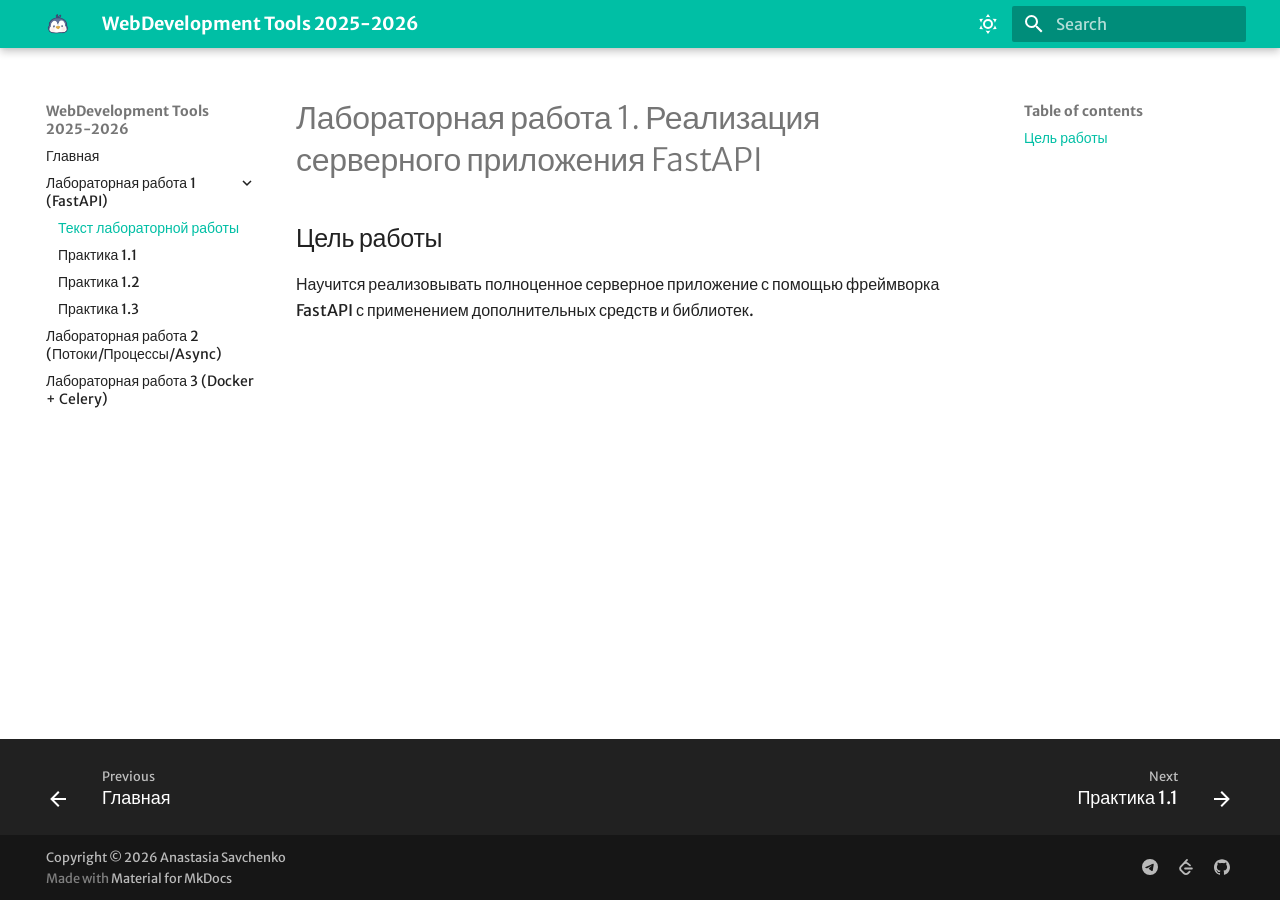
==== lab1/lab1/index.html @ 504bcf1c "Deployed 8aa69bf with MkDocs version: 1.6.1" ====
<!doctype html>
<html lang="en" class="no-js">
  <head>
    
      <meta charset="utf-8">
      <meta name="viewport" content="width=device-width,initial-scale=1">
      
      
      
        <link rel="canonical" href="https://gppovrm.github.io/ITMO_ICT_WebDevelopment_tools_2025-2026/lab1/lab1/">
      
      
        <link rel="prev" href="../..">
      
      
        <link rel="next" href="../practice1_1/">
      
      
        
      
      
      <link rel="icon" href="../../assets/penguin.ico">
      <meta name="generator" content="mkdocs-1.6.1, mkdocs-material-9.7.0">
    
    
      
        <title>Текст лабораторной работы - WebDevelopment Tools 2025-2026</title>
      
    
    
      <link rel="stylesheet" href="../../assets/stylesheets/main.618322db.min.css">
      
        
        <link rel="stylesheet" href="../../assets/stylesheets/palette.ab4e12ef.min.css">
      
      


    
    
      
    
    
      
        
        
        <link rel="preconnect" href="https://fonts.gstatic.com" crossorigin>
        <link rel="stylesheet" href="https://fonts.googleapis.com/css?family=Merriweather+Sans:300,300i,400,400i,700,700i%7CRed+Hat+Mono:400,400i,700,700i&display=fallback">
        <style>:root{--md-text-font:"Merriweather Sans";--md-code-font:"Red Hat Mono"}</style>
      
    
    
      <link rel="stylesheet" href="../../stylesheets/extra.css">
    
    <script>__md_scope=new URL("../..",location),__md_hash=e=>[...e].reduce(((e,_)=>(e<<5)-e+_.charCodeAt(0)),0),__md_get=(e,_=localStorage,t=__md_scope)=>JSON.parse(_.getItem(t.pathname+"."+e)),__md_set=(e,_,t=localStorage,a=__md_scope)=>{try{t.setItem(a.pathname+"."+e,JSON.stringify(_))}catch(e){}}</script>
    
      

    
    
  </head>
  
  
    
    
      
    
    
    
    
    <body dir="ltr" data-md-color-scheme="default" data-md-color-primary="custom" data-md-color-accent="deep-orange">
  
    
    <input class="md-toggle" data-md-toggle="drawer" type="checkbox" id="__drawer" autocomplete="off">
    <input class="md-toggle" data-md-toggle="search" type="checkbox" id="__search" autocomplete="off">
    <label class="md-overlay" for="__drawer"></label>
    <div data-md-component="skip">
      
        
        <a href="#1-fastapi" class="md-skip">
          Skip to content
        </a>
      
    </div>
    <div data-md-component="announce">
      
    </div>
    
    
      

  

<header class="md-header md-header--shadow" data-md-component="header">
  <nav class="md-header__inner md-grid" aria-label="Header">
    <a href="../.." title="WebDevelopment Tools 2025-2026" class="md-header__button md-logo" aria-label="WebDevelopment Tools 2025-2026" data-md-component="logo">
      
  <img src="../../assets/penguin.png" alt="logo">

    </a>
    <label class="md-header__button md-icon" for="__drawer">
      
      <svg xmlns="http://www.w3.org/2000/svg" viewBox="0 0 24 24"><path d="M3 6h18v2H3zm0 5h18v2H3zm0 5h18v2H3z"/></svg>
    </label>
    <div class="md-header__title" data-md-component="header-title">
      <div class="md-header__ellipsis">
        <div class="md-header__topic">
          <span class="md-ellipsis">
            WebDevelopment Tools 2025-2026
          </span>
        </div>
        <div class="md-header__topic" data-md-component="header-topic">
          <span class="md-ellipsis">
            
              Текст лабораторной работы
            
          </span>
        </div>
      </div>
    </div>
    
      
        <form class="md-header__option" data-md-component="palette">
  
    
    
    
    <input class="md-option" data-md-color-media="(prefers-color-scheme: light)" data-md-color-scheme="default" data-md-color-primary="custom" data-md-color-accent="deep-orange"  aria-label="Switch to dark mode"  type="radio" name="__palette" id="__palette_0">
    
      <label class="md-header__button md-icon" title="Switch to dark mode" for="__palette_1" hidden>
        <svg xmlns="http://www.w3.org/2000/svg" viewBox="0 0 24 24"><path d="M12 7a5 5 0 0 1 5 5 5 5 0 0 1-5 5 5 5 0 0 1-5-5 5 5 0 0 1 5-5m0 2a3 3 0 0 0-3 3 3 3 0 0 0 3 3 3 3 0 0 0 3-3 3 3 0 0 0-3-3m0-7 2.39 3.42C13.65 5.15 12.84 5 12 5s-1.65.15-2.39.42zM3.34 7l4.16-.35A7.2 7.2 0 0 0 5.94 8.5c-.44.74-.69 1.5-.83 2.29zm.02 10 1.76-3.77a7.131 7.131 0 0 0 2.38 4.14zM20.65 7l-1.77 3.79a7.02 7.02 0 0 0-2.38-4.15zm-.01 10-4.14.36c.59-.51 1.12-1.14 1.54-1.86.42-.73.69-1.5.83-2.29zM12 22l-2.41-3.44c.74.27 1.55.44 2.41.44.82 0 1.63-.17 2.37-.44z"/></svg>
      </label>
    
  
    
    
    
    <input class="md-option" data-md-color-media="(prefers-color-scheme: dark)" data-md-color-scheme="slate" data-md-color-primary="custom" data-md-color-accent="deep-orange"  aria-label="Switch to light mode"  type="radio" name="__palette" id="__palette_1">
    
      <label class="md-header__button md-icon" title="Switch to light mode" for="__palette_0" hidden>
        <svg xmlns="http://www.w3.org/2000/svg" viewBox="0 0 24 24"><path d="m17.75 4.09-2.53 1.94.91 3.06-2.63-1.81-2.63 1.81.91-3.06-2.53-1.94L12.44 4l1.06-3 1.06 3zm3.5 6.91-1.64 1.25.59 1.98-1.7-1.17-1.7 1.17.59-1.98L15.75 11l2.06-.05L18.5 9l.69 1.95zm-2.28 4.95c.83-.08 1.72 1.1 1.19 1.85-.32.45-.66.87-1.08 1.27C15.17 23 8.84 23 4.94 19.07c-3.91-3.9-3.91-10.24 0-14.14.4-.4.82-.76 1.27-1.08.75-.53 1.93.36 1.85 1.19-.27 2.86.69 5.83 2.89 8.02a9.96 9.96 0 0 0 8.02 2.89m-1.64 2.02a12.08 12.08 0 0 1-7.8-3.47c-2.17-2.19-3.33-5-3.49-7.82-2.81 3.14-2.7 7.96.31 10.98 3.02 3.01 7.84 3.12 10.98.31"/></svg>
      </label>
    
  
</form>
      
    
    
      <script>var palette=__md_get("__palette");if(palette&&palette.color){if("(prefers-color-scheme)"===palette.color.media){var media=matchMedia("(prefers-color-scheme: light)"),input=document.querySelector(media.matches?"[data-md-color-media='(prefers-color-scheme: light)']":"[data-md-color-media='(prefers-color-scheme: dark)']");palette.color.media=input.getAttribute("data-md-color-media"),palette.color.scheme=input.getAttribute("data-md-color-scheme"),palette.color.primary=input.getAttribute("data-md-color-primary"),palette.color.accent=input.getAttribute("data-md-color-accent")}for(var[key,value]of Object.entries(palette.color))document.body.setAttribute("data-md-color-"+key,value)}</script>
    
    
    
      
      
        <label class="md-header__button md-icon" for="__search">
          
          <svg xmlns="http://www.w3.org/2000/svg" viewBox="0 0 24 24"><path d="M9.5 3A6.5 6.5 0 0 1 16 9.5c0 1.61-.59 3.09-1.56 4.23l.27.27h.79l5 5-1.5 1.5-5-5v-.79l-.27-.27A6.52 6.52 0 0 1 9.5 16 6.5 6.5 0 0 1 3 9.5 6.5 6.5 0 0 1 9.5 3m0 2C7 5 5 7 5 9.5S7 14 9.5 14 14 12 14 9.5 12 5 9.5 5"/></svg>
        </label>
        <div class="md-search" data-md-component="search" role="dialog">
  <label class="md-search__overlay" for="__search"></label>
  <div class="md-search__inner" role="search">
    <form class="md-search__form" name="search">
      <input type="text" class="md-search__input" name="query" aria-label="Search" placeholder="Search" autocapitalize="off" autocorrect="off" autocomplete="off" spellcheck="false" data-md-component="search-query" required>
      <label class="md-search__icon md-icon" for="__search">
        
        <svg xmlns="http://www.w3.org/2000/svg" viewBox="0 0 24 24"><path d="M9.5 3A6.5 6.5 0 0 1 16 9.5c0 1.61-.59 3.09-1.56 4.23l.27.27h.79l5 5-1.5 1.5-5-5v-.79l-.27-.27A6.52 6.52 0 0 1 9.5 16 6.5 6.5 0 0 1 3 9.5 6.5 6.5 0 0 1 9.5 3m0 2C7 5 5 7 5 9.5S7 14 9.5 14 14 12 14 9.5 12 5 9.5 5"/></svg>
        
        <svg xmlns="http://www.w3.org/2000/svg" viewBox="0 0 24 24"><path d="M20 11v2H8l5.5 5.5-1.42 1.42L4.16 12l7.92-7.92L13.5 5.5 8 11z"/></svg>
      </label>
      <nav class="md-search__options" aria-label="Search">
        
        <button type="reset" class="md-search__icon md-icon" title="Clear" aria-label="Clear" tabindex="-1">
          
          <svg xmlns="http://www.w3.org/2000/svg" viewBox="0 0 24 24"><path d="M19 6.41 17.59 5 12 10.59 6.41 5 5 6.41 10.59 12 5 17.59 6.41 19 12 13.41 17.59 19 19 17.59 13.41 12z"/></svg>
        </button>
      </nav>
      
    </form>
    <div class="md-search__output">
      <div class="md-search__scrollwrap" tabindex="0" data-md-scrollfix>
        <div class="md-search-result" data-md-component="search-result">
          <div class="md-search-result__meta">
            Initializing search
          </div>
          <ol class="md-search-result__list" role="presentation"></ol>
        </div>
      </div>
    </div>
  </div>
</div>
      
    
    
  </nav>
  
</header>
    
    <div class="md-container" data-md-component="container">
      
      
        
          
        
      
      <main class="md-main" data-md-component="main">
        <div class="md-main__inner md-grid">
          
            
              
              <div class="md-sidebar md-sidebar--primary" data-md-component="sidebar" data-md-type="navigation" >
                <div class="md-sidebar__scrollwrap">
                  <div class="md-sidebar__inner">
                    



<nav class="md-nav md-nav--primary" aria-label="Navigation" data-md-level="0">
  <label class="md-nav__title" for="__drawer">
    <a href="../.." title="WebDevelopment Tools 2025-2026" class="md-nav__button md-logo" aria-label="WebDevelopment Tools 2025-2026" data-md-component="logo">
      
  <img src="../../assets/penguin.png" alt="logo">

    </a>
    WebDevelopment Tools 2025-2026
  </label>
  
  <ul class="md-nav__list" data-md-scrollfix>
    
      
      
  
  
  
  
    <li class="md-nav__item">
      <a href="../.." class="md-nav__link">
        
  
  
  <span class="md-ellipsis">
    
  
    Главная
  

    
  </span>
  
  

      </a>
    </li>
  

    
      
      
  
  
    
  
  
  
    
    
    
    
    
    <li class="md-nav__item md-nav__item--active md-nav__item--nested">
      
        
        
        <input class="md-nav__toggle md-toggle " type="checkbox" id="__nav_2" checked>
        
          
          <label class="md-nav__link" for="__nav_2" id="__nav_2_label" tabindex="0">
            
  
  
  <span class="md-ellipsis">
    
  
    Лабораторная работа 1 (FastAPI)
  

    
  </span>
  
  

            <span class="md-nav__icon md-icon"></span>
          </label>
        
        <nav class="md-nav" data-md-level="1" aria-labelledby="__nav_2_label" aria-expanded="true">
          <label class="md-nav__title" for="__nav_2">
            <span class="md-nav__icon md-icon"></span>
            
  
    Лабораторная работа 1 (FastAPI)
  

          </label>
          <ul class="md-nav__list" data-md-scrollfix>
            
              
                
  
  
    
  
  
  
    <li class="md-nav__item md-nav__item--active">
      
      <input class="md-nav__toggle md-toggle" type="checkbox" id="__toc">
      
      
        
      
      
        <label class="md-nav__link md-nav__link--active" for="__toc">
          
  
  
  <span class="md-ellipsis">
    
  
    Текст лабораторной работы
  

    
  </span>
  
  

          <span class="md-nav__icon md-icon"></span>
        </label>
      
      <a href="./" class="md-nav__link md-nav__link--active">
        
  
  
  <span class="md-ellipsis">
    
  
    Текст лабораторной работы
  

    
  </span>
  
  

      </a>
      
        

<nav class="md-nav md-nav--secondary" aria-label="Table of contents">
  
  
  
    
  
  
    <label class="md-nav__title" for="__toc">
      <span class="md-nav__icon md-icon"></span>
      Table of contents
    </label>
    <ul class="md-nav__list" data-md-component="toc" data-md-scrollfix>
      
        <li class="md-nav__item">
  <a href="#_1" class="md-nav__link">
    <span class="md-ellipsis">
      
        Цель работы
      
    </span>
  </a>
  
</li>
      
    </ul>
  
</nav>
      
    </li>
  

              
            
              
                
  
  
  
  
    <li class="md-nav__item">
      <a href="../practice1_1/" class="md-nav__link">
        
  
  
  <span class="md-ellipsis">
    
  
    Практика 1.1
  

    
  </span>
  
  

      </a>
    </li>
  

              
            
              
                
  
  
  
  
    <li class="md-nav__item">
      <a href="../practice1_2/" class="md-nav__link">
        
  
  
  <span class="md-ellipsis">
    
  
    Практика 1.2
  

    
  </span>
  
  

      </a>
    </li>
  

              
            
              
                
  
  
  
  
    <li class="md-nav__item">
      <a href="../practice1_3/" class="md-nav__link">
        
  
  
  <span class="md-ellipsis">
    
  
    Практика 1.3
  

    
  </span>
  
  

      </a>
    </li>
  

              
            
          </ul>
        </nav>
      
    </li>
  

    
      
      
  
  
  
  
    <li class="md-nav__item">
      <a href="../../lab2/lab2/" class="md-nav__link">
        
  
  
  <span class="md-ellipsis">
    
  
    Лабораторная работа 2 (Потоки/Процессы/Async)
  

    
  </span>
  
  

      </a>
    </li>
  

    
      
      
  
  
  
  
    <li class="md-nav__item">
      <a href="../../lab3/lab3/" class="md-nav__link">
        
  
  
  <span class="md-ellipsis">
    
  
    Лабораторная работа 3 (Docker + Celery)
  

    
  </span>
  
  

      </a>
    </li>
  

    
  </ul>
</nav>
                  </div>
                </div>
              </div>
            
            
              
              <div class="md-sidebar md-sidebar--secondary" data-md-component="sidebar" data-md-type="toc" >
                <div class="md-sidebar__scrollwrap">
                  <div class="md-sidebar__inner">
                    

<nav class="md-nav md-nav--secondary" aria-label="Table of contents">
  
  
  
    
  
  
    <label class="md-nav__title" for="__toc">
      <span class="md-nav__icon md-icon"></span>
      Table of contents
    </label>
    <ul class="md-nav__list" data-md-component="toc" data-md-scrollfix>
      
        <li class="md-nav__item">
  <a href="#_1" class="md-nav__link">
    <span class="md-ellipsis">
      
        Цель работы
      
    </span>
  </a>
  
</li>
      
    </ul>
  
</nav>
                  </div>
                </div>
              </div>
            
          
          
            <div class="md-content" data-md-component="content">
              
              <article class="md-content__inner md-typeset">
                
                  



<h1 id="1-fastapi">Лабораторная работа 1. Реализация серверного приложения FastAPI</h1>
<h2 id="_1">Цель работы</h2>
<p>Научится реализовывать полноценное серверное приложение с помощью фреймворка FastAPI с применением дополнительных средств и библиотек.</p>












                
              </article>
            </div>
          
          
<script>var target=document.getElementById(location.hash.slice(1));target&&target.name&&(target.checked=target.name.startsWith("__tabbed_"))</script>
        </div>
        
      </main>
      
        <footer class="md-footer">
  
    
      
      <nav class="md-footer__inner md-grid" aria-label="Footer" >
        
          
          <a href="../.." class="md-footer__link md-footer__link--prev" aria-label="Previous: Главная">
            <div class="md-footer__button md-icon">
              
              <svg xmlns="http://www.w3.org/2000/svg" viewBox="0 0 24 24"><path d="M20 11v2H8l5.5 5.5-1.42 1.42L4.16 12l7.92-7.92L13.5 5.5 8 11z"/></svg>
            </div>
            <div class="md-footer__title">
              <span class="md-footer__direction">
                Previous
              </span>
              <div class="md-ellipsis">
                Главная
              </div>
            </div>
          </a>
        
        
          
          <a href="../practice1_1/" class="md-footer__link md-footer__link--next" aria-label="Next: Практика 1.1">
            <div class="md-footer__title">
              <span class="md-footer__direction">
                Next
              </span>
              <div class="md-ellipsis">
                Практика 1.1
              </div>
            </div>
            <div class="md-footer__button md-icon">
              
              <svg xmlns="http://www.w3.org/2000/svg" viewBox="0 0 24 24"><path d="M4 11v2h12l-5.5 5.5 1.42 1.42L19.84 12l-7.92-7.92L10.5 5.5 16 11z"/></svg>
            </div>
          </a>
        
      </nav>
    
  
  <div class="md-footer-meta md-typeset">
    <div class="md-footer-meta__inner md-grid">
      <div class="md-copyright">
  
    <div class="md-copyright__highlight">
      Copyright &copy; 2026 Anastasia Savchenko
    </div>
  
  
    Made with
    <a href="https://squidfunk.github.io/mkdocs-material/" target="_blank" rel="noopener">
      Material for MkDocs
    </a>
  
</div>
      
        
<div class="md-social">
  
    
    
    
    
      
      
    
    <a href="https://t.me/Gppovrm" target="_blank" rel="noopener" title="t.me" class="md-social__link">
      <svg xmlns="http://www.w3.org/2000/svg" viewBox="0 0 24 24"><path d="M11.944 0A12 12 0 0 0 0 12a12 12 0 0 0 12 12 12 12 0 0 0 12-12A12 12 0 0 0 12 0zm4.962 7.224c.1-.002.321.023.465.14a.5.5 0 0 1 .171.325c.016.093.036.306.02.472-.18 1.898-.962 6.502-1.36 8.627-.168.9-.499 1.201-.82 1.23-.696.065-1.225-.46-1.9-.902-1.056-.693-1.653-1.124-2.678-1.8-1.185-.78-.417-1.21.258-1.91.177-.184 3.247-2.977 3.307-3.23.007-.032.014-.15-.056-.212s-.174-.041-.249-.024q-.159.037-5.061 3.345-.72.495-1.302.48c-.428-.008-1.252-.241-1.865-.44-.752-.245-1.349-.374-1.297-.789q.04-.324.893-.663 5.247-2.286 6.998-3.014c3.332-1.386 4.025-1.627 4.476-1.635"/></svg>
    </a>
  
    
    
    
    
      
      
    
    <a href="https://leetcode.com/u/gpp_ovrm/" target="_blank" rel="noopener" title="leetcode.com" class="md-social__link">
      <svg xmlns="http://www.w3.org/2000/svg" viewBox="0 0 24 24"><path d="M13.483 0a1.37 1.37 0 0 0-.961.438L7.116 6.226l-3.854 4.126a5.3 5.3 0 0 0-1.209 2.104 5 5 0 0 0-.125.513 5.5 5.5 0 0 0 .062 2.362 6 6 0 0 0 .349 1.017 5.9 5.9 0 0 0 1.271 1.818l4.277 4.193.039.038c2.248 2.165 5.852 2.133 8.063-.074l2.396-2.392c.54-.54.54-1.414.003-1.955a1.38 1.38 0 0 0-1.951-.003l-2.396 2.392a3.02 3.02 0 0 1-4.205.038l-.02-.019-4.276-4.193c-.652-.64-.972-1.469-.948-2.263a2.7 2.7 0 0 1 .066-.523 2.55 2.55 0 0 1 .619-1.164L9.13 8.114c1.058-1.134 3.204-1.27 4.43-.278l3.501 2.831c.593.48 1.461.387 1.94-.207a1.384 1.384 0 0 0-.207-1.943l-3.5-2.831c-.8-.647-1.766-1.045-2.774-1.202l2.015-2.158A1.384 1.384 0 0 0 13.483 0m-2.866 12.815a1.38 1.38 0 0 0-1.38 1.382 1.38 1.38 0 0 0 1.38 1.382H20.79a1.38 1.38 0 0 0 1.38-1.382 1.38 1.38 0 0 0-1.38-1.382z"/></svg>
    </a>
  
    
    
    
    
      
      
    
    <a href="https://github.com/Gppovrm/ITMO_ICT_WebDevelopment_tools_2025-2026" target="_blank" rel="noopener" title="github.com" class="md-social__link">
      <svg xmlns="http://www.w3.org/2000/svg" viewBox="0 0 24 24"><path d="M12 .297c-6.63 0-12 5.373-12 12 0 5.303 3.438 9.8 8.205 11.385.6.113.82-.258.82-.577 0-.285-.01-1.04-.015-2.04-3.338.724-4.042-1.61-4.042-1.61C4.422 18.07 3.633 17.7 3.633 17.7c-1.087-.744.084-.729.084-.729 1.205.084 1.838 1.236 1.838 1.236 1.07 1.835 2.809 1.305 3.495.998.108-.776.417-1.305.76-1.605-2.665-.3-5.466-1.332-5.466-5.93 0-1.31.465-2.38 1.235-3.22-.135-.303-.54-1.523.105-3.176 0 0 1.005-.322 3.3 1.23.96-.267 1.98-.399 3-.405 1.02.006 2.04.138 3 .405 2.28-1.552 3.285-1.23 3.285-1.23.645 1.653.24 2.873.12 3.176.765.84 1.23 1.91 1.23 3.22 0 4.61-2.805 5.625-5.475 5.92.42.36.81 1.096.81 2.22 0 1.606-.015 2.896-.015 3.286 0 .315.21.69.825.57C20.565 22.092 24 17.592 24 12.297c0-6.627-5.373-12-12-12"/></svg>
    </a>
  
</div>
      
    </div>
  </div>
</footer>
      
    </div>
    <div class="md-dialog" data-md-component="dialog">
      <div class="md-dialog__inner md-typeset"></div>
    </div>
    
    
    
      
      
      <script id="__config" type="application/json">{"annotate": null, "base": "../..", "features": ["navigation.footer"], "search": "../../assets/javascripts/workers/search.7a47a382.min.js", "tags": null, "translations": {"clipboard.copied": "Copied to clipboard", "clipboard.copy": "Copy to clipboard", "search.result.more.one": "1 more on this page", "search.result.more.other": "# more on this page", "search.result.none": "No matching documents", "search.result.one": "1 matching document", "search.result.other": "# matching documents", "search.result.placeholder": "Type to start searching", "search.result.term.missing": "Missing", "select.version": "Select version"}, "version": null}</script>
    
    
      <script src="../../assets/javascripts/bundle.e71a0d61.min.js"></script>
      
    
  </body>
</html>
---- assets/stylesheets/main.618322db.min.css ----
@charset "UTF-8";html{-webkit-text-size-adjust:none;-moz-text-size-adjust:none;text-size-adjust:none;box-sizing:border-box}*,:after,:before{box-sizing:inherit}@media (prefers-reduced-motion){*,:after,:before{transition:none!important}}body{margin:0}a,button,input,label{-webkit-tap-highlight-color:transparent}a{color:inherit;text-decoration:none}hr{border:0;box-sizing:initial;display:block;height:.05rem;overflow:visible;padding:0}small{font-size:80%}sub,sup{line-height:1em}img{border-style:none}table{border-collapse:initial;border-spacing:0}td,th{font-weight:400;vertical-align:top}button{background:#0000;border:0;font-family:inherit;font-size:inherit;margin:0;padding:0}input{border:0;outline:none}:root{--md-primary-fg-color:#4051b5;--md-primary-fg-color--light:#5d6cc0;--md-primary-fg-color--dark:#303fa1;--md-primary-bg-color:#fff;--md-primary-bg-color--light:#ffffffb3;--md-accent-fg-color:#526cfe;--md-accent-fg-color--transparent:#526cfe1a;--md-accent-bg-color:#fff;--md-accent-bg-color--light:#ffffffb3}[data-md-color-scheme=default]{color-scheme:light}[data-md-color-scheme=default] img[src$="#gh-dark-mode-only"],[data-md-color-scheme=default] img[src$="#only-dark"]{display:none}:root,[data-md-color-scheme=default]{--md-hue:225deg;--md-default-fg-color:#000000de;--md-default-fg-color--light:#0000008a;--md-default-fg-color--lighter:#00000052;--md-default-fg-color--lightest:#00000012;--md-default-bg-color:#fff;--md-default-bg-color--light:#ffffffb3;--md-default-bg-color--lighter:#ffffff4d;--md-default-bg-color--lightest:#ffffff1f;--md-code-fg-color:#36464e;--md-code-bg-color:#f5f5f5;--md-code-bg-color--light:#f5f5f5b3;--md-code-bg-color--lighter:#f5f5f54d;--md-code-hl-color:#4287ff;--md-code-hl-color--light:#4287ff1a;--md-code-hl-number-color:#d52a2a;--md-code-hl-special-color:#db1457;--md-code-hl-function-color:#a846b9;--md-code-hl-constant-color:#6e59d9;--md-code-hl-keyword-color:#3f6ec6;--md-code-hl-string-color:#1c7d4d;--md-code-hl-name-color:var(--md-code-fg-color);--md-code-hl-operator-color:var(--md-default-fg-color--light);--md-code-hl-punctuation-color:var(--md-default-fg-color--light);--md-code-hl-comment-color:var(--md-default-fg-color--light);--md-code-hl-generic-color:var(--md-default-fg-color--light);--md-code-hl-variable-color:var(--md-default-fg-color--light);--md-typeset-color:var(--md-default-fg-color);--md-typeset-a-color:var(--md-primary-fg-color);--md-typeset-del-color:#f5503d26;--md-typeset-ins-color:#0bd57026;--md-typeset-kbd-color:#fafafa;--md-typeset-kbd-accent-color:#fff;--md-typeset-kbd-border-color:#b8b8b8;--md-typeset-mark-color:#ffff0080;--md-typeset-table-color:#0000001f;--md-typeset-table-color--light:rgba(0,0,0,.035);--md-admonition-fg-color:var(--md-default-fg-color);--md-admonition-bg-color:var(--md-default-bg-color);--md-warning-fg-color:#000000de;--md-warning-bg-color:#ff9;--md-footer-fg-color:#fff;--md-footer-fg-color--light:#ffffffb3;--md-footer-fg-color--lighter:#ffffff73;--md-footer-bg-color:#000000de;--md-footer-bg-color--dark:#00000052;--md-shadow-z1:0 0.2rem 0.5rem #0000000d,0 0 0.05rem #0000001a;--md-shadow-z2:0 0.2rem 0.5rem #0000001a,0 0 0.05rem #00000040;--md-shadow-z3:0 0.2rem 0.5rem #0003,0 0 0.05rem #00000059}.md-icon svg{fill:currentcolor;display:block;height:1.2rem;width:1.2rem}body{-webkit-font-smoothing:antialiased;-moz-osx-font-smoothing:grayscale;--md-text-font-family:var(--md-text-font,_),-apple-system,BlinkMacSystemFont,Helvetica,Arial,sans-serif;--md-code-font-family:var(--md-code-font,_),SFMono-Regular,Consolas,Menlo,monospace}aside,body,input{font-feature-settings:"kern","liga";color:var(--md-typeset-color);font-family:var(--md-text-font-family)}code,kbd,pre{font-feature-settings:"kern";font-family:var(--md-code-font-family)}:root{--md-typeset-table-sort-icon:url('data:image/svg+xml;charset=utf-8,<svg xmlns="http://www.w3.org/2000/svg" viewBox="0 0 24 24"><path d="m18 21-4-4h3V7h-3l4-4 4 4h-3v10h3M2 19v-2h10v2M2 13v-2h7v2M2 7V5h4v2z"/></svg>');--md-typeset-table-sort-icon--asc:url('data:image/svg+xml;charset=utf-8,<svg xmlns="http://www.w3.org/2000/svg" viewBox="0 0 24 24"><path d="M19 17h3l-4 4-4-4h3V3h2M2 17h10v2H2M6 5v2H2V5m0 6h7v2H2z"/></svg>');--md-typeset-table-sort-icon--desc:url('data:image/svg+xml;charset=utf-8,<svg xmlns="http://www.w3.org/2000/svg" viewBox="0 0 24 24"><path d="M19 7h3l-4-4-4 4h3v14h2M2 17h10v2H2M6 5v2H2V5m0 6h7v2H2z"/></svg>')}.md-typeset{-webkit-print-color-adjust:exact;color-adjust:exact;font-size:.8rem;line-height:1.6;overflow-wrap:break-word}@media print{.md-typeset{font-size:.68rem}}.md-typeset blockquote,.md-typeset dl,.md-typeset figure,.md-typeset ol,.md-typeset pre,.md-typeset ul{margin-bottom:1em;margin-top:1em}.md-typeset h1{color:var(--md-default-fg-color--light);font-size:2em;line-height:1.3;margin:0 0 1.25em}.md-typeset h1,.md-typeset h2{font-weight:300;letter-spacing:-.01em}.md-typeset h2{font-size:1.5625em;line-height:1.4;margin:1.6em 0 .64em}.md-typeset h3{font-size:1.25em;font-weight:400;letter-spacing:-.01em;line-height:1.5;margin:1.6em 0 .8em}.md-typeset h2+h3{margin-top:.8em}.md-typeset h4{font-weight:700;letter-spacing:-.01em;margin:1em 0}.md-typeset h5,.md-typeset h6{color:var(--md-default-fg-color--light);font-size:.8em;font-weight:700;letter-spacing:-.01em;margin:1.25em 0}.md-typeset h5{text-transform:uppercase}.md-typeset h5 code{text-transform:none}.md-typeset hr{border-bottom:.05rem solid var(--md-default-fg-color--lightest);display:flow-root;margin:1.5em 0}.md-typeset a{color:var(--md-typeset-a-color);word-break:break-word}.md-typeset a,.md-typeset a:before{transition:color 125ms}.md-typeset a:focus,.md-typeset a:hover{color:var(--md-accent-fg-color)}.md-typeset a:focus code,.md-typeset a:hover code{background-color:var(--md-accent-fg-color--transparent);color:var(--md-accent-fg-color)}.md-typeset a code{color:var(--md-typeset-a-color)}.md-typeset a.focus-visible{outline-color:var(--md-accent-fg-color);outline-offset:.2rem}.md-typeset code,.md-typeset kbd,.md-typeset pre{color:var(--md-code-fg-color);direction:ltr;font-variant-ligatures:none;transition:background-color 125ms}@media print{.md-typeset code,.md-typeset kbd,.md-typeset pre{white-space:pre-wrap}}.md-typeset code{background-color:var(--md-code-bg-color);border-radius:.1rem;-webkit-box-decoration-break:clone;box-decoration-break:clone;font-size:.85em;padding:0 .2941176471em;transition:color 125ms,background-color 125ms;word-break:break-word}.md-typeset code:not(.focus-visible){-webkit-tap-highlight-color:transparent;outline:none}.md-typeset pre{display:flow-root;line-height:1.4;position:relative}.md-typeset pre>code{-webkit-box-decoration-break:slice;box-decoration-break:slice;box-shadow:none;display:block;margin:0;outline-color:var(--md-accent-fg-color);overflow:auto;padding:.7720588235em 1.1764705882em;scrollbar-color:var(--md-default-fg-color--lighter) #0000;scrollbar-width:thin;touch-action:auto;word-break:normal}.md-typeset pre>code:hover{scrollbar-color:var(--md-accent-fg-color) #0000}.md-typeset pre>code::-webkit-scrollbar{height:.2rem;width:.2rem}.md-typeset pre>code::-webkit-scrollbar-thumb{background-color:var(--md-default-fg-color--lighter)}.md-typeset pre>code::-webkit-scrollbar-thumb:hover{background-color:var(--md-accent-fg-color)}.md-typeset kbd{background-color:var(--md-typeset-kbd-color);border-radius:.1rem;box-shadow:0 .1rem 0 .05rem var(--md-typeset-kbd-border-color),0 .1rem 0 var(--md-typeset-kbd-border-color),0 -.1rem .2rem var(--md-typeset-kbd-accent-color) inset;color:var(--md-default-fg-color);display:inline-block;font-size:.75em;padding:0 .6666666667em;vertical-align:text-top;word-break:break-word}.md-typeset mark{background-color:var(--md-typeset-mark-color);-webkit-box-decoration-break:clone;box-decoration-break:clone;color:inherit;word-break:break-word}.md-typeset abbr{cursor:help;text-decoration:none}.md-typeset [data-preview],.md-typeset abbr{border-bottom:.05rem dotted var(--md-default-fg-color--light)}.md-typeset small{opacity:.75}[dir=ltr] .md-typeset sub,[dir=ltr] .md-typeset sup{margin-left:.078125em}[dir=rtl] .md-typeset sub,[dir=rtl] .md-typeset sup{margin-right:.078125em}[dir=ltr] .md-typeset blockquote{padding-left:.6rem}[dir=rtl] .md-typeset blockquote{padding-right:.6rem}[dir=ltr] .md-typeset blockquote{border-left:.2rem solid var(--md-default-fg-color--lighter)}[dir=rtl] .md-typeset blockquote{border-right:.2rem solid var(--md-default-fg-color--lighter)}.md-typeset blockquote{color:var(--md-default-fg-color--light);margin-left:0;margin-right:0}.md-typeset ul{list-style-type:disc}.md-typeset ul[type]{list-style-type:revert-layer}[dir=ltr] .md-typeset ol,[dir=ltr] .md-typeset ul{margin-left:.625em}[dir=rtl] .md-typeset ol,[dir=rtl] .md-typeset ul{margin-right:.625em}.md-typeset ol,.md-typeset ul{padding:0}.md-typeset ol:not([hidden]),.md-typeset ul:not([hidden]){display:flow-root}.md-typeset ol ol,.md-typeset ul ol{list-style-type:lower-alpha}.md-typeset ol ol ol,.md-typeset ul ol ol{list-style-type:lower-roman}.md-typeset ol ol ol ol,.md-typeset ul ol ol ol{list-style-type:upper-alpha}.md-typeset ol ol ol ol ol,.md-typeset ul ol ol ol ol{list-style-type:upper-roman}.md-typeset ol[type],.md-typeset ul[type]{list-style-type:revert-layer}[dir=ltr] .md-typeset ol li,[dir=ltr] .md-typeset ul li{margin-left:1.25em}[dir=rtl] .md-typeset ol li,[dir=rtl] .md-typeset ul li{margin-right:1.25em}.md-typeset ol li,.md-typeset ul li{margin-bottom:.5em}.md-typeset ol li blockquote,.md-typeset ol li p,.md-typeset ul li blockquote,.md-typeset ul li p{margin:.5em 0}.md-typeset ol li:last-child,.md-typeset ul li:last-child{margin-bottom:0}[dir=ltr] .md-typeset ol li ol,[dir=ltr] .md-typeset ol li ul,[dir=ltr] .md-typeset ul li ol,[dir=ltr] .md-typeset ul li ul{margin-left:.625em}[dir=rtl] .md-typeset ol li ol,[dir=rtl] .md-typeset ol li ul,[dir=rtl] .md-typeset ul li ol,[dir=rtl] .md-typeset ul li ul{margin-right:.625em}.md-typeset ol li ol,.md-typeset ol li ul,.md-typeset ul li ol,.md-typeset ul li ul{margin-bottom:.5em;margin-top:.5em}[dir=ltr] .md-typeset dd{margin-left:1.875em}[dir=rtl] .md-typeset dd{margin-right:1.875em}.md-typeset dd{margin-bottom:1.5em;margin-top:1em}.md-typeset img,.md-typeset svg,.md-typeset video{height:auto;max-width:100%}.md-typeset img[align=left]{margin:1em 1em 1em 0}.md-typeset img[align=right]{margin:1em 0 1em 1em}.md-typeset img[align]:only-child{margin-top:0}.md-typeset figure{display:flow-root;margin:1em auto;max-width:100%;text-align:center;width:fit-content}.md-typeset figure img{display:block;margin:0 auto}.md-typeset figcaption{font-style:italic;margin:1em auto;max-width:24rem}.md-typeset iframe{max-width:100%}.md-typeset table:not([class]){background-color:var(--md-default-bg-color);border:.05rem solid var(--md-typeset-table-color);border-radius:.1rem;display:inline-block;font-size:.64rem;max-width:100%;overflow:auto;touch-action:auto}@media print{.md-typeset table:not([class]){display:table}}.md-typeset table:not([class])+*{margin-top:1.5em}.md-typeset table:not([class]) td>:first-child,.md-typeset table:not([class]) th>:first-child{margin-top:0}.md-typeset table:not([class]) td>:last-child,.md-typeset table:not([class]) th>:last-child{margin-bottom:0}.md-typeset table:not([class]) td:not([align]),.md-typeset table:not([class]) th:not([align]){text-align:left}[dir=rtl] .md-typeset table:not([class]) td:not([align]),[dir=rtl] .md-typeset table:not([class]) th:not([align]){text-align:right}.md-typeset table:not([class]) th{font-weight:700;min-width:5rem;padding:.9375em 1.25em;vertical-align:top}.md-typeset table:not([class]) td{border-top:.05rem solid var(--md-typeset-table-color);padding:.9375em 1.25em;vertical-align:top}.md-typeset table:not([class]) tbody tr{transition:background-color 125ms}.md-typeset table:not([class]) tbody tr:hover{background-color:var(--md-typeset-table-color--light);box-shadow:0 .05rem 0 var(--md-default-bg-color) inset}.md-typeset table:not([class]) a{word-break:normal}.md-typeset table th[role=columnheader]{cursor:pointer}[dir=ltr] .md-typeset table th[role=columnheader]:after{margin-left:.5em}[dir=rtl] .md-typeset table th[role=columnheader]:after{margin-right:.5em}.md-typeset table th[role=columnheader]:after{content:"";display:inline-block;height:1.2em;-webkit-mask-image:var(--md-typeset-table-sort-icon);mask-image:var(--md-typeset-table-sort-icon);-webkit-mask-repeat:no-repeat;mask-repeat:no-repeat;-webkit-mask-size:contain;mask-size:contain;transition:background-color 125ms;vertical-align:text-bottom;width:1.2em}.md-typeset table th[role=columnheader]:hover:after{background-color:var(--md-default-fg-color--lighter)}.md-typeset table th[role=columnheader][aria-sort=ascending]:after{background-color:var(--md-default-fg-color--light);-webkit-mask-image:var(--md-typeset-table-sort-icon--asc);mask-image:var(--md-typeset-table-sort-icon--asc)}.md-typeset table th[role=columnheader][aria-sort=descending]:after{background-color:var(--md-default-fg-color--light);-webkit-mask-image:var(--md-typeset-table-sort-icon--desc);mask-image:var(--md-typeset-table-sort-icon--desc)}.md-typeset__scrollwrap{margin:1em -.8rem;overflow-x:auto;touch-action:auto}.md-typeset__table{display:inline-block;margin-bottom:.5em;padding:0 .8rem}@media print{.md-typeset__table{display:block}}html .md-typeset__table table{display:table;margin:0;overflow:hidden;width:100%}@media screen and (max-width:44.984375em){.md-content__inner>pre{margin:1em -.8rem}.md-content__inner>pre code{border-radius:0}}.md-typeset .md-author{border-radius:100%;display:block;flex-shrink:0;height:1.6rem;overflow:hidden;position:relative;transition:color 125ms,transform 125ms;width:1.6rem}.md-typeset .md-author img{display:block}.md-typeset .md-author--more{background:var(--md-default-fg-color--lightest);color:var(--md-default-fg-color--lighter);font-size:.6rem;font-weight:700;line-height:1.6rem;text-align:center}.md-typeset .md-author--long{height:2.4rem;width:2.4rem}.md-typeset a.md-author{transform:scale(1)}.md-typeset a.md-author img{border-radius:100%;filter:grayscale(100%) opacity(75%);transition:filter 125ms}.md-typeset a.md-author:focus,.md-typeset a.md-author:hover{transform:scale(1.1);z-index:1}.md-typeset a.md-author:focus img,.md-typeset a.md-author:hover img{filter:grayscale(0)}.md-banner{background-color:var(--md-footer-bg-color);color:var(--md-footer-fg-color);overflow:auto}@media print{.md-banner{display:none}}.md-banner--warning{background-color:var(--md-warning-bg-color);color:var(--md-warning-fg-color)}.md-banner__inner{font-size:.7rem;margin:.6rem auto;padding:0 .8rem}[dir=ltr] .md-banner__button{float:right}[dir=rtl] .md-banner__button{float:left}.md-banner__button{color:inherit;cursor:pointer;transition:opacity .25s}.no-js .md-banner__button{display:none}.md-banner__button:hover{opacity:.7}html{font-size:125%;height:100%;overflow-x:hidden}@media screen and (min-width:100em){html{font-size:137.5%}}@media screen and (min-width:125em){html{font-size:150%}}body{background-color:var(--md-default-bg-color);display:flex;flex-direction:column;font-size:.5rem;min-height:100%;position:relative;width:100%}@media print{body{display:block}}@media screen and (max-width:59.984375em){body[data-md-scrolllock]{position:fixed}}.md-grid{margin-left:auto;margin-right:auto;max-width:61rem}.md-container{display:flex;flex-direction:column;flex-grow:1}@media print{.md-container{display:block}}.md-main{flex-grow:1}.md-main__inner{display:flex;height:100%;margin-top:1.5rem}.md-ellipsis{overflow:hidden;text-overflow:ellipsis}.md-toggle{display:none}.md-option{height:0;opacity:0;position:absolute;width:0}.md-option:checked+label:not([hidden]){display:block}.md-option.focus-visible+label{outline-color:var(--md-accent-fg-color);outline-style:auto}.md-skip{background-color:var(--md-default-fg-color);border-radius:.1rem;color:var(--md-default-bg-color);font-size:.64rem;margin:.5rem;opacity:0;outline-color:var(--md-accent-fg-color);padding:.3rem .5rem;position:fixed;transform:translateY(.4rem);z-index:-1}.md-skip:focus{opacity:1;transform:translateY(0);transition:transform .25s cubic-bezier(.4,0,.2,1),opacity 175ms 75ms;z-index:10}@page{margin:25mm}:root{--md-clipboard-icon:url('data:image/svg+xml;charset=utf-8,<svg xmlns="http://www.w3.org/2000/svg" viewBox="0 0 24 24"><path d="M19 21H8V7h11m0-2H8a2 2 0 0 0-2 2v14a2 2 0 0 0 2 2h11a2 2 0 0 0 2-2V7a2 2 0 0 0-2-2m-3-4H4a2 2 0 0 0-2 2v14h2V3h12z"/></svg>')}.md-clipboard{border-radius:.1rem;color:var(--md-default-fg-color--lightest);cursor:pointer;height:1.5em;outline-color:var(--md-accent-fg-color);outline-offset:.1rem;transition:color .25s;width:1.5em;z-index:1}@media print{.md-clipboard{display:none}}.md-clipboard:not(.focus-visible){-webkit-tap-highlight-color:transparent;outline:none}:hover>.md-clipboard{color:var(--md-default-fg-color--light)}.md-clipboard:focus,.md-clipboard:hover{color:var(--md-accent-fg-color)}.md-clipboard:after{background-color:currentcolor;content:"";display:block;height:1.125em;margin:0 auto;-webkit-mask-image:var(--md-clipboard-icon);mask-image:var(--md-clipboard-icon);-webkit-mask-position:center;mask-position:center;-webkit-mask-repeat:no-repeat;mask-repeat:no-repeat;-webkit-mask-size:contain;mask-size:contain;width:1.125em}.md-clipboard--inline{cursor:pointer}.md-clipboard--inline code{transition:color .25s,background-color .25s}.md-clipboard--inline:focus code,.md-clipboard--inline:hover code{background-color:var(--md-accent-fg-color--transparent);color:var(--md-accent-fg-color)}:root{--md-code-select-icon:url('data:image/svg+xml;charset=utf-8,<svg xmlns="http://www.w3.org/2000/svg" viewBox="0 0 24 24"><path d="M19 19h-4v2h4c1.1 0 2-.9 2-2v-4h-2m0-12h-4v2h4v4h2V5c0-1.1-.9-2-2-2M5 5h4V3H5c-1.1 0-2 .9-2 2v4h2m0 6H3v4c0 1.1.9 2 2 2h4v-2H5zm2-4h2v2H7zm4 0h2v2h-2zm4 0h2v2h-2zM7 7h2v2H7zm4 0h2v2h-2zm4 0h2v2h-2zm-8 8h2v2H7zm4 0h2v2h-2zm4 0h2v2h-2z"/></svg>');--md-code-copy-icon:url('data:image/svg+xml;charset=utf-8,<svg xmlns="http://www.w3.org/2000/svg" viewBox="0 0 24 24"><path d="M19 21H8V7h11m0-2H8a2 2 0 0 0-2 2v14a2 2 0 0 0 2 2h11a2 2 0 0 0 2-2V7a2 2 0 0 0-2-2m-3-4H4a2 2 0 0 0-2 2v14h2V3h12z"/></svg>')}.md-typeset .md-code__content{display:grid}.md-code__nav{background-color:var(--md-code-bg-color--lighter);border-radius:.1rem;display:flex;gap:.2rem;padding:.2rem;position:absolute;right:.25em;top:.25em;transition:background-color .25s;z-index:1}:hover>.md-code__nav{background-color:var(--md-code-bg-color--light)}.md-code__button{color:var(--md-default-fg-color--lightest);cursor:pointer;display:block;height:1.5em;outline-color:var(--md-accent-fg-color);outline-offset:.1rem;transition:color .25s;width:1.5em}:hover>*>.md-code__button{color:var(--md-default-fg-color--light)}.md-code__button.focus-visible,.md-code__button:hover{color:var(--md-accent-fg-color)}.md-code__button--active{color:var(--md-default-fg-color)!important}.md-code__button:after{background-color:currentcolor;content:"";display:block;height:1.125em;margin:0 auto;-webkit-mask-position:center;mask-position:center;-webkit-mask-repeat:no-repeat;mask-repeat:no-repeat;-webkit-mask-size:contain;mask-size:contain;width:1.125em}.md-code__button[data-md-type=select]:after{-webkit-mask-image:var(--md-code-select-icon);mask-image:var(--md-code-select-icon)}.md-code__button[data-md-type=copy]:after{-webkit-mask-image:var(--md-code-copy-icon);mask-image:var(--md-code-copy-icon)}@keyframes consent{0%{opacity:0;transform:translateY(100%)}to{opacity:1;transform:translateY(0)}}@keyframes overlay{0%{opacity:0}to{opacity:1}}.md-consent__overlay{animation:overlay .25s both;-webkit-backdrop-filter:blur(.1rem);backdrop-filter:blur(.1rem);background-color:#0000008a;height:100%;opacity:1;position:fixed;top:0;width:100%;z-index:5}.md-consent__inner{animation:consent .5s cubic-bezier(.1,.7,.1,1) both;background-color:var(--md-default-bg-color);border:0;border-radius:.1rem;bottom:0;box-shadow:0 0 .2rem #0000001a,0 .2rem .4rem #0003;max-height:100%;overflow:auto;padding:0;position:fixed;width:100%;z-index:5}.md-consent__form{padding:.8rem}.md-consent__settings{display:none;margin:1em 0}input:checked+.md-consent__settings{display:block}.md-consent__controls{margin-bottom:.8rem}.md-typeset .md-consent__controls .md-button{display:inline}@media screen and (max-width:44.984375em){.md-typeset .md-consent__controls .md-button{display:block;margin-top:.4rem;text-align:center;width:100%}}.md-consent label{cursor:pointer}.md-content{flex-grow:1;min-width:0}.md-content__inner{margin:0 .8rem 1.2rem;padding-top:.6rem}@media screen and (min-width:76.25em){[dir=ltr] .md-sidebar--primary:not([hidden])~.md-content>.md-content__inner{margin-left:1.2rem}[dir=ltr] .md-sidebar--secondary:not([hidden])~.md-content>.md-content__inner,[dir=rtl] .md-sidebar--primary:not([hidden])~.md-content>.md-content__inner{margin-right:1.2rem}[dir=rtl] .md-sidebar--secondary:not([hidden])~.md-content>.md-content__inner{margin-left:1.2rem}}.md-content__inner:before{content:"";display:block;height:.4rem}.md-content__inner>:last-child{margin-bottom:0}[dir=ltr] .md-content__button{float:right}[dir=rtl] .md-content__button{float:left}[dir=ltr] .md-content__button{margin-left:.4rem}[dir=rtl] .md-content__button{margin-right:.4rem}.md-content__button{margin:.4rem 0;padding:0}@media print{.md-content__button{display:none}}.md-typeset .md-content__button{color:var(--md-default-fg-color--lighter)}.md-content__button svg{display:inline;vertical-align:top}[dir=rtl] .md-content__button svg{transform:scaleX(-1)}[dir=ltr] .md-dialog{right:.8rem}[dir=rtl] .md-dialog{left:.8rem}.md-dialog{background-color:var(--md-default-fg-color);border-radius:.1rem;bottom:.8rem;box-shadow:var(--md-shadow-z3);min-width:11.1rem;opacity:0;padding:.4rem .6rem;pointer-events:none;position:fixed;transform:translateY(100%);transition:transform 0ms .4s,opacity .4s;z-index:4}@media print{.md-dialog{display:none}}.md-dialog--active{opacity:1;pointer-events:auto;transform:translateY(0);transition:transform .4s cubic-bezier(.075,.85,.175,1),opacity .4s}.md-dialog__inner{color:var(--md-default-bg-color);font-size:.7rem}.md-feedback{margin:2em 0 1em;text-align:center}.md-feedback fieldset{border:none;margin:0;padding:0}.md-feedback__title{font-weight:700;margin:1em auto}.md-feedback__inner{position:relative}.md-feedback__list{display:flex;flex-wrap:wrap;place-content:baseline center;position:relative}.md-feedback__list:hover .md-icon:not(:disabled){color:var(--md-default-fg-color--lighter)}:disabled .md-feedback__list{min-height:1.8rem}.md-feedback__icon{color:var(--md-default-fg-color--light);cursor:pointer;flex-shrink:0;margin:0 .1rem;transition:color 125ms}.md-feedback__icon:not(:disabled).md-icon:hover{color:var(--md-accent-fg-color)}.md-feedback__icon:disabled{color:var(--md-default-fg-color--lightest);pointer-events:none}.md-feedback__note{opacity:0;position:relative;transform:translateY(.4rem);transition:transform .4s cubic-bezier(.1,.7,.1,1),opacity .15s}.md-feedback__note>*{margin:0 auto;max-width:16rem}:disabled .md-feedback__note{opacity:1;transform:translateY(0)}@media print{.md-feedback{display:none}}.md-footer{background-color:var(--md-footer-bg-color);color:var(--md-footer-fg-color)}@media print{.md-footer{display:none}}.md-footer__inner{justify-content:space-between;overflow:auto;padding:.2rem}.md-footer__inner:not([hidden]){display:flex}.md-footer__link{align-items:end;display:flex;flex-grow:0.01;margin-bottom:.4rem;margin-top:1rem;max-width:100%;outline-color:var(--md-accent-fg-color);overflow:hidden;transition:opacity .25s}.md-footer__link:focus,.md-footer__link:hover{opacity:.7}[dir=rtl] .md-footer__link svg{transform:scaleX(-1)}@media screen and (max-width:44.984375em){.md-footer__link--prev{flex-shrink:0}.md-footer__link--prev .md-footer__title{display:none}}[dir=ltr] .md-footer__link--next{margin-left:auto}[dir=rtl] .md-footer__link--next{margin-right:auto}.md-footer__link--next{text-align:right}[dir=rtl] .md-footer__link--next{text-align:left}.md-footer__title{flex-grow:1;font-size:.9rem;margin-bottom:.7rem;max-width:calc(100% - 2.4rem);padding:0 1rem;white-space:nowrap}.md-footer__button{margin:.2rem;padding:.4rem}.md-footer__direction{font-size:.64rem;opacity:.7}.md-footer-meta{background-color:var(--md-footer-bg-color--dark)}.md-footer-meta__inner{display:flex;flex-wrap:wrap;justify-content:space-between;padding:.2rem}html .md-footer-meta.md-typeset a{color:var(--md-footer-fg-color--light)}html .md-footer-meta.md-typeset a:focus,html .md-footer-meta.md-typeset a:hover{color:var(--md-footer-fg-color)}.md-copyright{color:var(--md-footer-fg-color--lighter);font-size:.64rem;margin:auto .6rem;padding:.4rem 0;width:100%}@media screen and (min-width:45em){.md-copyright{width:auto}}.md-copyright__highlight{color:var(--md-footer-fg-color--light)}.md-social{display:inline-flex;gap:.2rem;margin:0 .4rem;padding:.2rem 0 .6rem}@media screen and (min-width:45em){.md-social{padding:.6rem 0}}.md-social__link{display:inline-block;height:1.6rem;text-align:center;width:1.6rem}.md-social__link:before{line-height:1.9}.md-social__link svg{fill:currentcolor;max-height:.8rem;vertical-align:-25%}.md-typeset .md-button{border:.1rem solid;border-radius:.1rem;color:var(--md-primary-fg-color);cursor:pointer;display:inline-block;font-weight:700;padding:.625em 2em;transition:color 125ms,background-color 125ms,border-color 125ms}.md-typeset .md-button--primary{background-color:var(--md-primary-fg-color);border-color:var(--md-primary-fg-color);color:var(--md-primary-bg-color)}.md-typeset .md-button:focus,.md-typeset .md-button:hover{background-color:var(--md-accent-fg-color);border-color:var(--md-accent-fg-color);color:var(--md-accent-bg-color)}[dir=ltr] .md-typeset .md-input{border-top-left-radius:.1rem}[dir=ltr] .md-typeset .md-input,[dir=rtl] .md-typeset .md-input{border-top-right-radius:.1rem}[dir=rtl] .md-typeset .md-input{border-top-left-radius:.1rem}.md-typeset .md-input{border-bottom:.1rem solid var(--md-default-fg-color--lighter);box-shadow:var(--md-shadow-z1);font-size:.8rem;height:1.8rem;padding:0 .6rem;transition:border .25s,box-shadow .25s}.md-typeset .md-input:focus,.md-typeset .md-input:hover{border-bottom-color:var(--md-accent-fg-color);box-shadow:var(--md-shadow-z2)}.md-typeset .md-input--stretch{width:100%}.md-header{background-color:var(--md-primary-fg-color);box-shadow:0 0 .2rem #0000,0 .2rem .4rem #0000;color:var(--md-primary-bg-color);display:block;left:0;position:sticky;right:0;top:0;z-index:4}@media print{.md-header{display:none}}.md-header[hidden]{transform:translateY(-100%);transition:transform .25s cubic-bezier(.8,0,.6,1),box-shadow .25s}.md-header--shadow{box-shadow:0 0 .2rem #0000001a,0 .2rem .4rem #0003;transition:transform .25s cubic-bezier(.1,.7,.1,1),box-shadow .25s}.md-header__inner{align-items:center;display:flex;padding:0 .2rem}.md-header__button{color:currentcolor;cursor:pointer;margin:.2rem;outline-color:var(--md-accent-fg-color);padding:.4rem;position:relative;transition:opacity .25s;vertical-align:middle;z-index:1}.md-header__button:hover{opacity:.7}.md-header__button:not([hidden]){display:inline-block}.md-header__button:not(.focus-visible){-webkit-tap-highlight-color:transparent;outline:none}.md-header__button.md-logo{margin:.2rem;padding:.4rem}@media screen and (max-width:76.234375em){.md-header__button.md-logo{display:none}}.md-header__button.md-logo img,.md-header__button.md-logo svg{fill:currentcolor;display:block;height:1.2rem;width:auto}@media screen and (min-width:60em){.md-header__button[for=__search]{display:none}}.no-js .md-header__button[for=__search]{display:none}[dir=rtl] .md-header__button[for=__search] svg{transform:scaleX(-1)}@media screen and (min-width:76.25em){.md-header__button[for=__drawer]{display:none}}.md-header__topic{display:flex;max-width:100%;position:absolute;transition:transform .4s cubic-bezier(.1,.7,.1,1),opacity .15s;white-space:nowrap}.md-header__topic+.md-header__topic{opacity:0;pointer-events:none;transform:translateX(1.25rem);transition:transform .4s cubic-bezier(1,.7,.1,.1),opacity .15s;z-index:-1}[dir=rtl] .md-header__topic+.md-header__topic{transform:translateX(-1.25rem)}.md-header__topic:first-child{font-weight:700}[dir=ltr] .md-header__title{margin-left:1rem;margin-right:.4rem}[dir=rtl] .md-header__title{margin-left:.4rem;margin-right:1rem}.md-header__title{flex-grow:1;font-size:.9rem;height:2.4rem;line-height:2.4rem}.md-header__title--active .md-header__topic{opacity:0;pointer-events:none;transform:translateX(-1.25rem);transition:transform .4s cubic-bezier(1,.7,.1,.1),opacity .15s;z-index:-1}[dir=rtl] .md-header__title--active .md-header__topic{transform:translateX(1.25rem)}.md-header__title--active .md-header__topic+.md-header__topic{opacity:1;pointer-events:auto;transform:translateX(0);transition:transform .4s cubic-bezier(.1,.7,.1,1),opacity .15s;z-index:0}.md-header__title>.md-header__ellipsis{height:100%;position:relative;width:100%}.md-header__option{display:flex;flex-shrink:0;max-width:100%;transition:max-width 0ms .25s,opacity .25s .25s;white-space:nowrap}[data-md-toggle=search]:checked~.md-header .md-header__option{max-width:0;opacity:0;transition:max-width 0ms,opacity 0ms}.md-header__option>input{bottom:0}.md-header__source{display:none}@media screen and (min-width:60em){[dir=ltr] .md-header__source{margin-left:1rem}[dir=rtl] .md-header__source{margin-right:1rem}.md-header__source{display:block;max-width:11.7rem;width:11.7rem}}@media screen and (min-width:76.25em){[dir=ltr] .md-header__source{margin-left:1.4rem}[dir=rtl] .md-header__source{margin-right:1.4rem}}.md-meta{color:var(--md-default-fg-color--light);font-size:.7rem;line-height:1.3}.md-meta__list{display:inline-flex;flex-wrap:wrap;list-style:none;margin:0;padding:0}.md-meta__item:not(:last-child):after{content:"·";margin-left:.2rem;margin-right:.2rem}.md-meta__link{color:var(--md-typeset-a-color)}.md-meta__link:focus,.md-meta__link:hover{color:var(--md-accent-fg-color)}.md-draft{background-color:#ff1744;border-radius:.125em;color:#fff;display:inline-block;font-weight:700;padding-left:.5714285714em;padding-right:.5714285714em}:root{--md-nav-icon--prev:url('data:image/svg+xml;charset=utf-8,<svg xmlns="http://www.w3.org/2000/svg" viewBox="0 0 24 24"><path d="M20 11v2H8l5.5 5.5-1.42 1.42L4.16 12l7.92-7.92L13.5 5.5 8 11z"/></svg>');--md-nav-icon--next:url('data:image/svg+xml;charset=utf-8,<svg xmlns="http://www.w3.org/2000/svg" viewBox="0 0 24 24"><path d="M8.59 16.58 13.17 12 8.59 7.41 10 6l6 6-6 6z"/></svg>');--md-toc-icon:url('data:image/svg+xml;charset=utf-8,<svg xmlns="http://www.w3.org/2000/svg" viewBox="0 0 24 24"><path d="M3 9h14V7H3zm0 4h14v-2H3zm0 4h14v-2H3zm16 0h2v-2h-2zm0-10v2h2V7zm0 6h2v-2h-2z"/></svg>')}.md-nav{font-size:.7rem;line-height:1.3}.md-nav__title{color:var(--md-default-fg-color--light);display:block;font-weight:700;overflow:hidden;padding:0 .6rem;text-overflow:ellipsis}.md-nav__title .md-nav__button{display:none}.md-nav__title .md-nav__button img{height:100%;width:auto}.md-nav__title .md-nav__button.md-logo img,.md-nav__title .md-nav__button.md-logo svg{fill:currentcolor;display:block;height:2.4rem;max-width:100%;object-fit:contain;width:auto}.md-nav__list{list-style:none;margin:0;padding:0}.md-nav__link{align-items:flex-start;display:flex;gap:.4rem;margin-top:.625em;scroll-snap-align:start;transition:color 125ms}.md-nav__link--passed,.md-nav__link--passed code{color:var(--md-default-fg-color--light)}.md-nav__item .md-nav__link--active,.md-nav__item .md-nav__link--active code{color:var(--md-typeset-a-color)}.md-nav__link .md-ellipsis{position:relative}.md-nav__link .md-ellipsis code{word-break:normal}[dir=ltr] .md-nav__link .md-icon:last-child{margin-left:auto}[dir=rtl] .md-nav__link .md-icon:last-child{margin-right:auto}.md-nav__link .md-typeset{font-size:.7rem;line-height:1.3}.md-nav__link svg{fill:currentcolor;flex-shrink:0;height:1.3em;position:relative}.md-nav__link[for]:focus,.md-nav__link[for]:hover,.md-nav__link[href]:focus,.md-nav__link[href]:hover{color:var(--md-accent-fg-color);cursor:pointer}.md-nav__link[for]:focus code,.md-nav__link[for]:hover code,.md-nav__link[href]:focus code,.md-nav__link[href]:hover code{background-color:var(--md-accent-fg-color--transparent);color:var(--md-accent-fg-color)}.md-nav__link.focus-visible{outline-color:var(--md-accent-fg-color);outline-offset:.2rem}.md-nav--primary .md-nav__link[for=__toc]{display:none}.md-nav--primary .md-nav__link[for=__toc] .md-icon:after{background-color:currentcolor;display:block;height:100%;-webkit-mask-image:var(--md-toc-icon);mask-image:var(--md-toc-icon);width:100%}.md-nav--primary .md-nav__link[for=__toc]~.md-nav{display:none}.md-nav__container>.md-nav__link{margin-top:0}.md-nav__container>.md-nav__link:first-child{flex-grow:1;min-width:0}.md-nav__icon{flex-shrink:0}.md-nav__source{display:none}@media screen and (max-width:76.234375em){.md-nav--primary,.md-nav--primary .md-nav{background-color:var(--md-default-bg-color);display:flex;flex-direction:column;height:100%;left:0;position:absolute;right:0;top:0;z-index:1}.md-nav--primary .md-nav__item,.md-nav--primary .md-nav__title{font-size:.8rem;line-height:1.5}.md-nav--primary .md-nav__title{background-color:var(--md-default-fg-color--lightest);color:var(--md-default-fg-color--light);cursor:pointer;height:5.6rem;line-height:2.4rem;padding:3rem .8rem .2rem;position:relative;white-space:nowrap}[dir=ltr] .md-nav--primary .md-nav__title .md-nav__icon{left:.4rem}[dir=rtl] .md-nav--primary .md-nav__title .md-nav__icon{right:.4rem}.md-nav--primary .md-nav__title .md-nav__icon{display:block;height:1.2rem;margin:.2rem;position:absolute;top:.4rem;width:1.2rem}.md-nav--primary .md-nav__title .md-nav__icon:after{background-color:currentcolor;content:"";display:block;height:100%;-webkit-mask-image:var(--md-nav-icon--prev);mask-image:var(--md-nav-icon--prev);-webkit-mask-position:center;mask-position:center;-webkit-mask-repeat:no-repeat;mask-repeat:no-repeat;-webkit-mask-size:contain;mask-size:contain;width:100%}.md-nav--primary .md-nav__title~.md-nav__list{background-color:var(--md-default-bg-color);box-shadow:0 .05rem 0 var(--md-default-fg-color--lightest) inset;overflow-y:auto;scroll-snap-type:y mandatory;touch-action:pan-y}.md-nav--primary .md-nav__title~.md-nav__list>:first-child{border-top:0}.md-nav--primary .md-nav__title[for=__drawer]{background-color:var(--md-primary-fg-color);color:var(--md-primary-bg-color);font-weight:700}.md-nav--primary .md-nav__title .md-logo{display:block;left:.2rem;margin:.2rem;padding:.4rem;position:absolute;right:.2rem;top:.2rem}.md-nav--primary .md-nav__list{flex:1}.md-nav--primary .md-nav__item{border-top:.05rem solid var(--md-default-fg-color--lightest)}.md-nav--primary .md-nav__item--active>.md-nav__link{color:var(--md-typeset-a-color)}.md-nav--primary .md-nav__item--active>.md-nav__link:focus,.md-nav--primary .md-nav__item--active>.md-nav__link:hover{color:var(--md-accent-fg-color)}.md-nav--primary .md-nav__link{margin-top:0;padding:.6rem .8rem}.md-nav--primary .md-nav__link svg{margin-top:.1em}.md-nav--primary .md-nav__link>.md-nav__link{padding:0}[dir=ltr] .md-nav--primary .md-nav__link .md-nav__icon{margin-right:-.2rem}[dir=rtl] .md-nav--primary .md-nav__link .md-nav__icon{margin-left:-.2rem}.md-nav--primary .md-nav__link .md-nav__icon{font-size:1.2rem;height:1.2rem;width:1.2rem}.md-nav--primary .md-nav__link .md-nav__icon:after{background-color:currentcolor;content:"";display:block;height:100%;-webkit-mask-image:var(--md-nav-icon--next);mask-image:var(--md-nav-icon--next);-webkit-mask-position:center;mask-position:center;-webkit-mask-repeat:no-repeat;mask-repeat:no-repeat;-webkit-mask-size:contain;mask-size:contain;width:100%}[dir=rtl] .md-nav--primary .md-nav__icon:after{transform:scale(-1)}.md-nav--primary .md-nav--secondary .md-nav{background-color:initial;position:static}[dir=ltr] .md-nav--primary .md-nav--secondary .md-nav .md-nav__link{padding-left:1.4rem}[dir=rtl] .md-nav--primary .md-nav--secondary .md-nav .md-nav__link{padding-right:1.4rem}[dir=ltr] .md-nav--primary .md-nav--secondary .md-nav .md-nav .md-nav__link{padding-left:2rem}[dir=rtl] .md-nav--primary .md-nav--secondary .md-nav .md-nav .md-nav__link{padding-right:2rem}[dir=ltr] .md-nav--primary .md-nav--secondary .md-nav .md-nav .md-nav .md-nav__link{padding-left:2.6rem}[dir=rtl] .md-nav--primary .md-nav--secondary .md-nav .md-nav .md-nav .md-nav__link{padding-right:2.6rem}[dir=ltr] .md-nav--primary .md-nav--secondary .md-nav .md-nav .md-nav .md-nav .md-nav__link{padding-left:3.2rem}[dir=rtl] .md-nav--primary .md-nav--secondary .md-nav .md-nav .md-nav .md-nav .md-nav__link{padding-right:3.2rem}.md-nav--secondary{background-color:initial}.md-nav__toggle~.md-nav{display:flex;opacity:0;transform:translateX(100%);transition:transform .25s cubic-bezier(.8,0,.6,1),opacity 125ms 50ms}[dir=rtl] .md-nav__toggle~.md-nav{transform:translateX(-100%)}.md-nav__toggle:checked~.md-nav{opacity:1;transform:translateX(0);transition:transform .25s cubic-bezier(.4,0,.2,1),opacity 125ms 125ms}.md-nav__toggle:checked~.md-nav>.md-nav__list{-webkit-backface-visibility:hidden;backface-visibility:hidden}}@media screen and (max-width:59.984375em){.md-nav--primary .md-nav__link[for=__toc]{display:flex}.md-nav--primary .md-nav__link[for=__toc] .md-icon:after{content:""}.md-nav--primary .md-nav__link[for=__toc]+.md-nav__link{display:none}.md-nav--primary .md-nav__link[for=__toc]~.md-nav{display:flex}.md-nav__source{background-color:var(--md-primary-fg-color--dark);color:var(--md-primary-bg-color);display:block;padding:0 .2rem}}@media screen and (min-width:60em) and (max-width:76.234375em){.md-nav--integrated .md-nav__link[for=__toc]{display:flex}.md-nav--integrated .md-nav__link[for=__toc] .md-icon:after{content:""}.md-nav--integrated .md-nav__link[for=__toc]+.md-nav__link{display:none}.md-nav--integrated .md-nav__link[for=__toc]~.md-nav{display:flex}}@media screen and (min-width:60em){.md-nav{margin-bottom:-.4rem}.md-nav--secondary .md-nav__title{background:var(--md-default-bg-color);box-shadow:0 0 .4rem .4rem var(--md-default-bg-color);position:sticky;top:0;z-index:1}.md-nav--secondary .md-nav__title[for=__toc]{scroll-snap-align:start}.md-nav--secondary .md-nav__title .md-nav__icon{display:none}[dir=ltr] .md-nav--secondary .md-nav__list{padding-left:.6rem}[dir=rtl] .md-nav--secondary .md-nav__list{padding-right:.6rem}.md-nav--secondary .md-nav__list{padding-bottom:.4rem}[dir=ltr] .md-nav--secondary .md-nav__item>.md-nav__link{margin-right:.4rem}[dir=rtl] .md-nav--secondary .md-nav__item>.md-nav__link{margin-left:.4rem}}@media screen and (min-width:76.25em){.md-nav{margin-bottom:-.4rem;transition:max-height .25s cubic-bezier(.86,0,.07,1)}.md-nav--primary .md-nav__title{background:var(--md-default-bg-color);box-shadow:0 0 .4rem .4rem var(--md-default-bg-color);position:sticky;top:0;z-index:1}.md-nav--primary .md-nav__title[for=__drawer]{scroll-snap-align:start}.md-nav--primary .md-nav__title .md-nav__icon{display:none}[dir=ltr] .md-nav--primary .md-nav__list{padding-left:.6rem}[dir=rtl] .md-nav--primary .md-nav__list{padding-right:.6rem}.md-nav--primary .md-nav__list{padding-bottom:.4rem}[dir=ltr] .md-nav--primary .md-nav__item>.md-nav__link{margin-right:.4rem}[dir=rtl] .md-nav--primary .md-nav__item>.md-nav__link{margin-left:.4rem}.md-nav__toggle~.md-nav{display:grid;grid-template-rows:minmax(.4rem,0fr);opacity:0;transition:grid-template-rows .25s cubic-bezier(.86,0,.07,1),opacity .25s,visibility 0ms .25s;visibility:collapse}.md-nav__toggle~.md-nav>.md-nav__list{overflow:hidden}.md-nav__toggle.md-toggle--indeterminate~.md-nav,.md-nav__toggle:checked~.md-nav{grid-template-rows:minmax(.4rem,1fr);opacity:1;transition:grid-template-rows .25s cubic-bezier(.86,0,.07,1),opacity .15s .1s,visibility 0ms;visibility:visible}.md-nav__toggle.md-toggle--indeterminate~.md-nav{transition:none}.md-nav__item--nested>.md-nav>.md-nav__title{display:none}.md-nav__item--section{display:block;margin:1.25em 0}.md-nav__item--section:last-child{margin-bottom:0}.md-nav__item--section>.md-nav__link{font-weight:700}.md-nav__item--section>.md-nav__link[for]{color:var(--md-default-fg-color--light)}.md-nav__item--section>.md-nav__link:not(.md-nav__container){pointer-events:none}.md-nav__item--section>.md-nav__link .md-icon,.md-nav__item--section>.md-nav__link>[for]{display:none}[dir=ltr] .md-nav__item--section>.md-nav{margin-left:-.6rem}[dir=rtl] .md-nav__item--section>.md-nav{margin-right:-.6rem}.md-nav__item--section>.md-nav{display:block;opacity:1;visibility:visible}.md-nav__item--section>.md-nav>.md-nav__list>.md-nav__item{padding:0}.md-nav__icon{border-radius:100%;height:.9rem;transition:background-color .25s;width:.9rem}.md-nav__icon:hover{background-color:var(--md-accent-fg-color--transparent)}.md-nav__icon:after{background-color:currentcolor;border-radius:100%;content:"";display:inline-block;height:100%;-webkit-mask-image:var(--md-nav-icon--next);mask-image:var(--md-nav-icon--next);-webkit-mask-position:center;mask-position:center;-webkit-mask-repeat:no-repeat;mask-repeat:no-repeat;-webkit-mask-size:contain;mask-size:contain;transition:transform .25s;vertical-align:-.1rem;width:100%}[dir=rtl] .md-nav__icon:after{transform:rotate(180deg)}.md-nav__item--nested .md-nav__toggle:checked~.md-nav__link .md-nav__icon:after,.md-nav__item--nested .md-toggle--indeterminate~.md-nav__link .md-nav__icon:after{transform:rotate(90deg)}.md-nav--lifted>.md-nav__list>.md-nav__item,.md-nav--lifted>.md-nav__title{display:none}.md-nav--lifted>.md-nav__list>.md-nav__item--active{display:block}.md-nav--lifted>.md-nav__list>.md-nav__item--active>.md-nav__link{background:var(--md-default-bg-color);box-shadow:0 0 .4rem .4rem var(--md-default-bg-color);margin-top:0;position:sticky;top:0;z-index:1}.md-nav--lifted>.md-nav__list>.md-nav__item--active>.md-nav__link:not(.md-nav__container){pointer-events:none}.md-nav--lifted>.md-nav__list>.md-nav__item--active.md-nav__item--section{margin:0}[dir=ltr] .md-nav--lifted>.md-nav__list>.md-nav__item>.md-nav:not(.md-nav--secondary){margin-left:-.6rem}[dir=rtl] .md-nav--lifted>.md-nav__list>.md-nav__item>.md-nav:not(.md-nav--secondary){margin-right:-.6rem}.md-nav--lifted>.md-nav__list>.md-nav__item>[for]{color:var(--md-default-fg-color--light)}.md-nav--lifted .md-nav[data-md-level="1"]{grid-template-rows:minmax(.4rem,1fr);opacity:1;visibility:visible}[dir=ltr] .md-nav--integrated>.md-nav__list>.md-nav__item--active .md-nav--secondary{border-left:.05rem solid var(--md-primary-fg-color)}[dir=rtl] .md-nav--integrated>.md-nav__list>.md-nav__item--active .md-nav--secondary{border-right:.05rem solid var(--md-primary-fg-color)}.md-nav--integrated>.md-nav__list>.md-nav__item--active .md-nav--secondary{display:block;margin-bottom:1.25em;opacity:1;visibility:visible}.md-nav--integrated>.md-nav__list>.md-nav__item--active .md-nav--secondary>.md-nav__list{overflow:visible;padding-bottom:0}.md-nav--integrated>.md-nav__list>.md-nav__item--active .md-nav--secondary>.md-nav__title{display:none}}.md-pagination{font-size:.8rem;font-weight:700;gap:.4rem}.md-pagination,.md-pagination>*{align-items:center;display:flex;justify-content:center}.md-pagination>*{border-radius:.2rem;height:1.8rem;min-width:1.8rem;text-align:center}.md-pagination__current{background-color:var(--md-default-fg-color--lightest);color:var(--md-default-fg-color--light)}.md-pagination__link{transition:color 125ms,background-color 125ms}.md-pagination__link:focus,.md-pagination__link:hover{background-color:var(--md-accent-fg-color--transparent);color:var(--md-accent-fg-color)}.md-pagination__link:focus svg,.md-pagination__link:hover svg{color:var(--md-accent-fg-color)}.md-pagination__link.focus-visible{outline-color:var(--md-accent-fg-color);outline-offset:.2rem}.md-pagination__link svg{fill:currentcolor;color:var(--md-default-fg-color--lighter);display:block;max-height:100%;width:1.2rem}:root{--md-path-icon:url('data:image/svg+xml;charset=utf-8,<svg xmlns="http://www.w3.org/2000/svg" viewBox="0 0 24 24"><path d="M8.59 16.58 13.17 12 8.59 7.41 10 6l6 6-6 6z"/></svg>')}.md-path{font-size:.7rem;margin:0 .8rem;overflow:auto;padding-top:1.2rem}.md-path:not([hidden]){display:block}@media screen and (min-width:76.25em){.md-path{margin:0 1.2rem}}.md-path__list{align-items:center;display:flex;gap:.2rem;list-style:none;margin:0;padding:0}.md-path__item:not(:first-child){display:inline-flex;gap:.2rem;white-space:nowrap}.md-path__item:not(:first-child):before{background-color:var(--md-default-fg-color--lighter);content:"";display:inline;height:.8rem;-webkit-mask-image:var(--md-path-icon);mask-image:var(--md-path-icon);width:.8rem}.md-path__link{align-items:center;color:var(--md-default-fg-color--light);display:flex}.md-path__link:focus,.md-path__link:hover{color:var(--md-accent-fg-color)}:root{--md-post-pin-icon:url('data:image/svg+xml;charset=utf-8,<svg xmlns="http://www.w3.org/2000/svg" viewBox="0 0 24 24"><path d="M16 12V4h1V2H7v2h1v8l-2 2v2h5.2v6h1.6v-6H18v-2z"/></svg>')}.md-post__back{border-bottom:.05rem solid var(--md-default-fg-color--lightest);margin-bottom:1.2rem;padding-bottom:1.2rem}@media screen and (max-width:76.234375em){.md-post__back{display:none}}[dir=rtl] .md-post__back svg{transform:scaleX(-1)}.md-post__authors{display:flex;flex-direction:column;gap:.6rem;margin:0 .6rem 1.2rem}.md-post .md-post__meta a{transition:color 125ms}.md-post .md-post__meta a:focus,.md-post .md-post__meta a:hover{color:var(--md-accent-fg-color)}.md-post__title{color:var(--md-default-fg-color--light);font-weight:700}.md-post--excerpt{margin-bottom:3.2rem}.md-post--excerpt .md-post__header{align-items:center;display:flex;gap:.6rem;min-height:1.6rem}.md-post--excerpt .md-post__authors{align-items:center;display:inline-flex;flex-direction:row;gap:.2rem;margin:0;min-height:2.4rem}[dir=ltr] .md-post--excerpt .md-post__meta .md-meta__list{margin-right:.4rem}[dir=rtl] .md-post--excerpt .md-post__meta .md-meta__list{margin-left:.4rem}.md-post--excerpt .md-post__content>:first-child{--md-scroll-margin:6rem;margin-top:0}.md-post>.md-nav--secondary{margin:1em 0}.md-pin{background:var(--md-default-fg-color--lightest);border-radius:1rem;margin-top:-.05rem;padding:.2rem}.md-pin:after{background-color:currentcolor;content:"";display:block;height:.6rem;margin:0 auto;-webkit-mask-image:var(--md-post-pin-icon);mask-image:var(--md-post-pin-icon);-webkit-mask-position:center;mask-position:center;-webkit-mask-repeat:no-repeat;mask-repeat:no-repeat;-webkit-mask-size:contain;mask-size:contain;width:.6rem}.md-profile{align-items:center;display:flex;font-size:.7rem;gap:.6rem;line-height:1.4;width:100%}.md-profile__description{flex-grow:1}.md-content--post{display:flex}@media screen and (max-width:76.234375em){.md-content--post{flex-flow:column-reverse}}.md-content--post>.md-content__inner{flex-grow:1;min-width:0}@media screen and (min-width:76.25em){[dir=ltr] .md-content--post>.md-content__inner{margin-left:1.2rem}[dir=rtl] .md-content--post>.md-content__inner{margin-right:1.2rem}}@media screen and (max-width:76.234375em){.md-sidebar.md-sidebar--post{padding:0;position:static;width:100%}.md-sidebar.md-sidebar--post .md-sidebar__scrollwrap{overflow:visible}.md-sidebar.md-sidebar--post .md-sidebar__inner{padding:0}.md-sidebar.md-sidebar--post .md-post__meta{margin-left:.6rem;margin-right:.6rem}.md-sidebar.md-sidebar--post .md-nav__item{border:none;display:inline}.md-sidebar.md-sidebar--post .md-nav__list{display:inline-flex;flex-wrap:wrap;gap:.6rem;padding-bottom:.6rem;padding-top:.6rem}.md-sidebar.md-sidebar--post .md-nav__link{padding:0}.md-sidebar.md-sidebar--post .md-nav{height:auto;margin-bottom:0;position:static}}:root{--md-progress-value:0;--md-progress-delay:400ms}.md-progress{background:var(--md-primary-bg-color);height:.075rem;opacity:min(clamp(0,var(--md-progress-value),1),clamp(0,100 - var(--md-progress-value),1));position:fixed;top:0;transform:scaleX(calc(var(--md-progress-value)*1%));transform-origin:left;transition:transform .5s cubic-bezier(.19,1,.22,1),opacity .25s var(--md-progress-delay);width:100%;z-index:4}:root{--md-search-result-icon:url('data:image/svg+xml;charset=utf-8,<svg xmlns="http://www.w3.org/2000/svg" viewBox="0 0 24 24"><path d="M14 2H6a2 2 0 0 0-2 2v16a2 2 0 0 0 2 2h7c-.41-.25-.8-.56-1.14-.9-.33-.33-.61-.7-.86-1.1H6V4h7v5h5v1.18c.71.16 1.39.43 2 .82V8zm6.31 16.9c1.33-2.11.69-4.9-1.4-6.22-2.11-1.33-4.91-.68-6.22 1.4-1.34 2.11-.69 4.89 1.4 6.22 1.46.93 3.32.93 4.79.02L22 23.39 23.39 22zm-3.81.1a2.5 2.5 0 0 1-2.5-2.5 2.5 2.5 0 0 1 2.5-2.5 2.5 2.5 0 0 1 2.5 2.5 2.5 2.5 0 0 1-2.5 2.5"/></svg>')}.md-search{position:relative}@media screen and (min-width:60em){.md-search{padding:.2rem 0}}.no-js .md-search{display:none}.md-search__overlay{opacity:0;z-index:1}@media screen and (max-width:59.984375em){[dir=ltr] .md-search__overlay{left:-2.2rem}[dir=rtl] .md-search__overlay{right:-2.2rem}.md-search__overlay{background-color:var(--md-default-bg-color);border-radius:1rem;height:2rem;overflow:hidden;pointer-events:none;position:absolute;top:-1rem;transform-origin:center;transition:transform .3s .1s,opacity .2s .2s;width:2rem}[data-md-toggle=search]:checked~.md-header .md-search__overlay{opacity:1;transition:transform .4s,opacity .1s}}@media screen and (min-width:60em){[dir=ltr] .md-search__overlay{left:0}[dir=rtl] .md-search__overlay{right:0}.md-search__overlay{background-color:#0000008a;cursor:pointer;height:0;position:fixed;top:0;transition:width 0ms .25s,height 0ms .25s,opacity .25s;width:0}[data-md-toggle=search]:checked~.md-header .md-search__overlay{height:200vh;opacity:1;transition:width 0ms,height 0ms,opacity .25s;width:100%}}@media screen and (max-width:29.984375em){[data-md-toggle=search]:checked~.md-header .md-search__overlay{transform:scale(45)}}@media screen and (min-width:30em) and (max-width:44.984375em){[data-md-toggle=search]:checked~.md-header .md-search__overlay{transform:scale(60)}}@media screen and (min-width:45em) and (max-width:59.984375em){[data-md-toggle=search]:checked~.md-header .md-search__overlay{transform:scale(75)}}.md-search__inner{-webkit-backface-visibility:hidden;backface-visibility:hidden}@media screen and (max-width:59.984375em){[dir=ltr] .md-search__inner{left:0}[dir=rtl] .md-search__inner{right:0}.md-search__inner{height:0;opacity:0;overflow:hidden;position:fixed;top:0;transform:translateX(5%);transition:width 0ms .3s,height 0ms .3s,transform .15s cubic-bezier(.4,0,.2,1) .15s,opacity .15s .15s;width:0;z-index:2}[dir=rtl] .md-search__inner{transform:translateX(-5%)}[data-md-toggle=search]:checked~.md-header .md-search__inner{height:100%;opacity:1;transform:translateX(0);transition:width 0ms 0ms,height 0ms 0ms,transform .15s cubic-bezier(.1,.7,.1,1) .15s,opacity .15s .15s;width:100%}}@media screen and (min-width:60em){[dir=ltr] .md-search__inner{float:right}[dir=rtl] .md-search__inner{float:left}.md-search__inner{padding:.1rem 0;position:relative;transition:width .25s cubic-bezier(.1,.7,.1,1);width:11.7rem}}@media screen and (min-width:60em) and (max-width:76.234375em){[data-md-toggle=search]:checked~.md-header .md-search__inner{width:23.4rem}}@media screen and (min-width:76.25em){[data-md-toggle=search]:checked~.md-header .md-search__inner{width:34.4rem}}.md-search__form{background-color:var(--md-default-bg-color);box-shadow:0 0 .6rem #0000;height:2.4rem;position:relative;transition:color .25s,background-color .25s;z-index:2}@media screen and (min-width:60em){.md-search__form{background-color:#00000042;border-radius:.1rem;height:1.8rem}.md-search__form:hover{background-color:#ffffff1f}}[data-md-toggle=search]:checked~.md-header .md-search__form{background-color:var(--md-default-bg-color);border-radius:.1rem .1rem 0 0;box-shadow:0 0 .6rem #00000012;color:var(--md-default-fg-color)}[dir=ltr] .md-search__input{padding-left:3.6rem;padding-right:2.2rem}[dir=rtl] .md-search__input{padding-left:2.2rem;padding-right:3.6rem}.md-search__input{background:#0000;font-size:.9rem;height:100%;position:relative;text-overflow:ellipsis;width:100%;z-index:2}.md-search__input::placeholder{transition:color .25s}.md-search__input::placeholder,.md-search__input~.md-search__icon{color:var(--md-default-fg-color--light)}.md-search__input::-ms-clear{display:none}@media screen and (max-width:59.984375em){.md-search__input{font-size:.9rem;height:2.4rem;width:100%}}@media screen and (min-width:60em){[dir=ltr] .md-search__input{padding-left:2.2rem}[dir=rtl] .md-search__input{padding-right:2.2rem}.md-search__input{color:inherit;font-size:.8rem}.md-search__input::placeholder{color:var(--md-primary-bg-color--light)}.md-search__input+.md-search__icon{color:var(--md-primary-bg-color)}[data-md-toggle=search]:checked~.md-header .md-search__input{text-overflow:clip}[data-md-toggle=search]:checked~.md-header .md-search__input+.md-search__icon{color:var(--md-default-fg-color--light)}[data-md-toggle=search]:checked~.md-header .md-search__input::placeholder{color:#0000}}.md-search__icon{cursor:pointer;display:inline-block;height:1.2rem;transition:color .25s,opacity .25s;width:1.2rem}.md-search__icon:hover{opacity:.7}[dir=ltr] .md-search__icon[for=__search]{left:.5rem}[dir=rtl] .md-search__icon[for=__search]{right:.5rem}.md-search__icon[for=__search]{position:absolute;top:.3rem;z-index:2}[dir=rtl] .md-search__icon[for=__search] svg{transform:scaleX(-1)}@media screen and (max-width:59.984375em){[dir=ltr] .md-search__icon[for=__search]{left:.8rem}[dir=rtl] .md-search__icon[for=__search]{right:.8rem}.md-search__icon[for=__search]{top:.6rem}.md-search__icon[for=__search] svg:first-child{display:none}}@media screen and (min-width:60em){.md-search__icon[for=__search]{pointer-events:none}.md-search__icon[for=__search] svg:last-child{display:none}}[dir=ltr] .md-search__options{right:.5rem}[dir=rtl] .md-search__options{left:.5rem}.md-search__options{pointer-events:none;position:absolute;top:.3rem;z-index:2}@media screen and (max-width:59.984375em){[dir=ltr] .md-search__options{right:.8rem}[dir=rtl] .md-search__options{left:.8rem}.md-search__options{top:.6rem}}[dir=ltr] .md-search__options>.md-icon{margin-left:.2rem}[dir=rtl] .md-search__options>.md-icon{margin-right:.2rem}.md-search__options>.md-icon{color:var(--md-default-fg-color--light);opacity:0;transform:scale(.75);transition:transform .15s cubic-bezier(.1,.7,.1,1),opacity .15s}.md-search__options>.md-icon:not(.focus-visible){-webkit-tap-highlight-color:transparent;outline:none}[data-md-toggle=search]:checked~.md-header .md-search__input:valid~.md-search__options>.md-icon{opacity:1;pointer-events:auto;transform:scale(1)}[data-md-toggle=search]:checked~.md-header .md-search__input:valid~.md-search__options>.md-icon:hover{opacity:.7}[dir=ltr] .md-search__suggest{padding-left:3.6rem;padding-right:2.2rem}[dir=rtl] .md-search__suggest{padding-left:2.2rem;padding-right:3.6rem}.md-search__suggest{align-items:center;color:var(--md-default-fg-color--lighter);display:flex;font-size:.9rem;height:100%;opacity:0;position:absolute;top:0;transition:opacity 50ms;white-space:nowrap;width:100%}@media screen and (min-width:60em){[dir=ltr] .md-search__suggest{padding-left:2.2rem}[dir=rtl] .md-search__suggest{padding-right:2.2rem}.md-search__suggest{font-size:.8rem}}[data-md-toggle=search]:checked~.md-header .md-search__suggest{opacity:1;transition:opacity .3s .1s}[dir=ltr] .md-search__output{border-bottom-left-radius:.1rem}[dir=ltr] .md-search__output,[dir=rtl] .md-search__output{border-bottom-right-radius:.1rem}[dir=rtl] .md-search__output{border-bottom-left-radius:.1rem}.md-search__output{overflow:hidden;position:absolute;width:100%;z-index:1}@media screen and (max-width:59.984375em){.md-search__output{bottom:0;top:2.4rem}}@media screen and (min-width:60em){.md-search__output{opacity:0;top:1.9rem;transition:opacity .4s}[data-md-toggle=search]:checked~.md-header .md-search__output{box-shadow:var(--md-shadow-z3);opacity:1}}.md-search__scrollwrap{-webkit-backface-visibility:hidden;backface-visibility:hidden;background-color:var(--md-default-bg-color);height:100%;overflow-y:auto;touch-action:pan-y}@media (-webkit-max-device-pixel-ratio:1),(max-resolution:1dppx){.md-search__scrollwrap{transform:translateZ(0)}}@media screen and (min-width:60em) and (max-width:76.234375em){.md-search__scrollwrap{width:23.4rem}}@media screen and (min-width:76.25em){.md-search__scrollwrap{width:34.4rem}}@media screen and (min-width:60em){.md-search__scrollwrap{max-height:0;scrollbar-color:var(--md-default-fg-color--lighter) #0000;scrollbar-width:thin}[data-md-toggle=search]:checked~.md-header .md-search__scrollwrap{max-height:75vh}.md-search__scrollwrap:hover{scrollbar-color:var(--md-accent-fg-color) #0000}.md-search__scrollwrap::-webkit-scrollbar{height:.2rem;width:.2rem}.md-search__scrollwrap::-webkit-scrollbar-thumb{background-color:var(--md-default-fg-color--lighter)}.md-search__scrollwrap::-webkit-scrollbar-thumb:hover{background-color:var(--md-accent-fg-color)}}.md-search-result{color:var(--md-default-fg-color);word-break:break-word}.md-search-result__meta{background-color:var(--md-default-fg-color--lightest);color:var(--md-default-fg-color--light);font-size:.64rem;line-height:1.8rem;padding:0 .8rem;scroll-snap-align:start}@media screen and (min-width:60em){[dir=ltr] .md-search-result__meta{padding-left:2.2rem}[dir=rtl] .md-search-result__meta{padding-right:2.2rem}}.md-search-result__list{list-style:none;margin:0;padding:0;-webkit-user-select:none;user-select:none}.md-search-result__item{box-shadow:0 -.05rem var(--md-default-fg-color--lightest)}.md-search-result__item:first-child{box-shadow:none}.md-search-result__link{display:block;outline:none;scroll-snap-align:start;transition:background-color .25s}.md-search-result__link:focus,.md-search-result__link:hover{background-color:var(--md-accent-fg-color--transparent)}.md-search-result__link:last-child p:last-child{margin-bottom:.6rem}.md-search-result__more>summary{cursor:pointer;display:block;outline:none;position:sticky;scroll-snap-align:start;top:0;z-index:1}.md-search-result__more>summary::marker{display:none}.md-search-result__more>summary::-webkit-details-marker{display:none}.md-search-result__more>summary>div{color:var(--md-typeset-a-color);font-size:.64rem;padding:.75em .8rem;transition:color .25s,background-color .25s}@media screen and (min-width:60em){[dir=ltr] .md-search-result__more>summary>div{padding-left:2.2rem}[dir=rtl] .md-search-result__more>summary>div{padding-right:2.2rem}}.md-search-result__more>summary:focus>div,.md-search-result__more>summary:hover>div{background-color:var(--md-accent-fg-color--transparent);color:var(--md-accent-fg-color)}.md-search-result__more[open]>summary{background-color:var(--md-default-bg-color)}.md-search-result__article{overflow:hidden;padding:0 .8rem;position:relative}@media screen and (min-width:60em){[dir=ltr] .md-search-result__article{padding-left:2.2rem}[dir=rtl] .md-search-result__article{padding-right:2.2rem}}[dir=ltr] .md-search-result__icon{left:0}[dir=rtl] .md-search-result__icon{right:0}.md-search-result__icon{color:var(--md-default-fg-color--light);height:1.2rem;margin:.5rem;position:absolute;width:1.2rem}@media screen and (max-width:59.984375em){.md-search-result__icon{display:none}}.md-search-result__icon:after{background-color:currentcolor;content:"";display:inline-block;height:100%;-webkit-mask-image:var(--md-search-result-icon);mask-image:var(--md-search-result-icon);-webkit-mask-position:center;mask-position:center;-webkit-mask-repeat:no-repeat;mask-repeat:no-repeat;-webkit-mask-size:contain;mask-size:contain;width:100%}[dir=rtl] .md-search-result__icon:after{transform:scaleX(-1)}.md-search-result .md-typeset{color:var(--md-default-fg-color--light);font-size:.64rem;line-height:1.6}.md-search-result .md-typeset h1{color:var(--md-default-fg-color);font-size:.8rem;font-weight:400;line-height:1.4;margin:.55rem 0}.md-search-result .md-typeset h1 mark{text-decoration:none}.md-search-result .md-typeset h2{color:var(--md-default-fg-color);font-size:.64rem;font-weight:700;line-height:1.6;margin:.5em 0}.md-search-result .md-typeset h2 mark{text-decoration:none}.md-search-result__terms{color:var(--md-default-fg-color);display:block;font-size:.64rem;font-style:italic;margin:.5em 0}.md-search-result mark{background-color:initial;color:var(--md-accent-fg-color);text-decoration:underline}.md-select{position:relative;z-index:1}.md-select__inner{background-color:var(--md-default-bg-color);border-radius:.1rem;box-shadow:var(--md-shadow-z2);color:var(--md-default-fg-color);left:50%;margin-top:.2rem;max-height:0;opacity:0;position:absolute;top:calc(100% - .2rem);transform:translate3d(-50%,.3rem,0);transition:transform .25s 375ms,opacity .25s .25s,max-height 0ms .5s}.md-select:focus-within .md-select__inner,.md-select:hover .md-select__inner{max-height:10rem;opacity:1;transform:translate3d(-50%,0,0);transition:transform .25s cubic-bezier(.1,.7,.1,1),opacity .25s,max-height 0ms}.md-select__inner:after{border-bottom:.2rem solid #0000;border-bottom-color:var(--md-default-bg-color);border-left:.2rem solid #0000;border-right:.2rem solid #0000;border-top:0;content:"";height:0;left:50%;margin-left:-.2rem;margin-top:-.2rem;position:absolute;top:0;width:0}.md-select__list{border-radius:.1rem;font-size:.8rem;list-style-type:none;margin:0;max-height:inherit;overflow:auto;padding:0}.md-select__item{line-height:1.8rem}[dir=ltr] .md-select__link{padding-left:.6rem;padding-right:1.2rem}[dir=rtl] .md-select__link{padding-left:1.2rem;padding-right:.6rem}.md-select__link{cursor:pointer;display:block;outline:none;scroll-snap-align:start;transition:background-color .25s,color .25s;width:100%}.md-select__link:focus,.md-select__link:hover{color:var(--md-accent-fg-color)}.md-select__link:focus{background-color:var(--md-default-fg-color--lightest)}.md-sidebar{align-self:flex-start;flex-shrink:0;padding:1.2rem 0;position:sticky;top:2.4rem;width:12.1rem}@media print{.md-sidebar{display:none}}@media screen and (max-width:76.234375em){[dir=ltr] .md-sidebar--primary{left:-12.1rem}[dir=rtl] .md-sidebar--primary{right:-12.1rem}.md-sidebar--primary{background-color:var(--md-default-bg-color);display:block;height:100%;position:fixed;top:0;transform:translateX(0);transition:transform .25s cubic-bezier(.4,0,.2,1),box-shadow .25s;width:12.1rem;z-index:5}[data-md-toggle=drawer]:checked~.md-container .md-sidebar--primary{box-shadow:var(--md-shadow-z3);transform:translateX(12.1rem)}[dir=rtl] [data-md-toggle=drawer]:checked~.md-container .md-sidebar--primary{transform:translateX(-12.1rem)}.md-sidebar--primary .md-sidebar__scrollwrap{bottom:0;left:0;margin:0;overflow:hidden;position:absolute;right:0;scroll-snap-type:none;top:0}}@media screen and (min-width:76.25em){.md-sidebar{height:0}.no-js .md-sidebar{height:auto}.md-header--lifted~.md-container .md-sidebar{top:4.8rem}}.md-sidebar--secondary{display:none;order:2}@media screen and (min-width:60em){.md-sidebar--secondary{height:0}.no-js .md-sidebar--secondary{height:auto}.md-sidebar--secondary:not([hidden]){display:block}.md-sidebar--secondary .md-sidebar__scrollwrap{touch-action:pan-y}}.md-sidebar__scrollwrap{-webkit-backface-visibility:hidden;backface-visibility:hidden;margin:0 .2rem;overflow-y:auto;scrollbar-color:var(--md-default-fg-color--lighter) #0000}@media screen and (min-width:60em){.md-sidebar__scrollwrap{scrollbar-gutter:stable;scrollbar-width:thin}}.md-sidebar__scrollwrap::-webkit-scrollbar{height:.2rem;width:.2rem}.md-sidebar__scrollwrap:focus-within,.md-sidebar__scrollwrap:hover{scrollbar-color:var(--md-accent-fg-color) #0000}.md-sidebar__scrollwrap:focus-within::-webkit-scrollbar-thumb,.md-sidebar__scrollwrap:hover::-webkit-scrollbar-thumb{background-color:var(--md-default-fg-color--lighter)}.md-sidebar__scrollwrap:focus-within::-webkit-scrollbar-thumb:hover,.md-sidebar__scrollwrap:hover::-webkit-scrollbar-thumb:hover{background-color:var(--md-accent-fg-color)}@supports selector(::-webkit-scrollbar){.md-sidebar__scrollwrap{scrollbar-gutter:auto}[dir=ltr] .md-sidebar__inner{padding-right:calc(100% - 11.5rem)}[dir=rtl] .md-sidebar__inner{padding-left:calc(100% - 11.5rem)}}@media screen and (max-width:76.234375em){.md-overlay{background-color:#0000008a;height:0;opacity:0;position:fixed;top:0;transition:width 0ms .25s,height 0ms .25s,opacity .25s;width:0;z-index:5}[data-md-toggle=drawer]:checked~.md-overlay{height:100%;opacity:1;transition:width 0ms,height 0ms,opacity .25s;width:100%}}@keyframes facts{0%{height:0}to{height:.65rem}}@keyframes fact{0%{opacity:0;transform:translateY(100%)}50%{opacity:0}to{opacity:1;transform:translateY(0)}}:root{--md-source-forks-icon:url('data:image/svg+xml;charset=utf-8,<svg xmlns="http://www.w3.org/2000/svg" viewBox="0 0 16 16"><path d="M5 5.372v.878c0 .414.336.75.75.75h4.5a.75.75 0 0 0 .75-.75v-.878a2.25 2.25 0 1 1 1.5 0v.878a2.25 2.25 0 0 1-2.25 2.25h-1.5v2.128a2.251 2.251 0 1 1-1.5 0V8.5h-1.5A2.25 2.25 0 0 1 3.5 6.25v-.878a2.25 2.25 0 1 1 1.5 0M5 3.25a.75.75 0 1 0-1.5 0 .75.75 0 0 0 1.5 0m6.75.75a.75.75 0 1 0 0-1.5.75.75 0 0 0 0 1.5m-3 8.75a.75.75 0 1 0-1.5 0 .75.75 0 0 0 1.5 0"/></svg>');--md-source-repositories-icon:url('data:image/svg+xml;charset=utf-8,<svg xmlns="http://www.w3.org/2000/svg" viewBox="0 0 16 16"><path d="M2 2.5A2.5 2.5 0 0 1 4.5 0h8.75a.75.75 0 0 1 .75.75v12.5a.75.75 0 0 1-.75.75h-2.5a.75.75 0 0 1 0-1.5h1.75v-2h-8a1 1 0 0 0-.714 1.7.75.75 0 1 1-1.072 1.05A2.5 2.5 0 0 1 2 11.5Zm10.5-1h-8a1 1 0 0 0-1 1v6.708A2.5 2.5 0 0 1 4.5 9h8ZM5 12.25a.25.25 0 0 1 .25-.25h3.5a.25.25 0 0 1 .25.25v3.25a.25.25 0 0 1-.4.2l-1.45-1.087a.25.25 0 0 0-.3 0L5.4 15.7a.25.25 0 0 1-.4-.2Z"/></svg>');--md-source-stars-icon:url('data:image/svg+xml;charset=utf-8,<svg xmlns="http://www.w3.org/2000/svg" viewBox="0 0 16 16"><path d="M8 .25a.75.75 0 0 1 .673.418l1.882 3.815 4.21.612a.75.75 0 0 1 .416 1.279l-3.046 2.97.719 4.192a.751.751 0 0 1-1.088.791L8 12.347l-3.766 1.98a.75.75 0 0 1-1.088-.79l.72-4.194L.818 6.374a.75.75 0 0 1 .416-1.28l4.21-.611L7.327.668A.75.75 0 0 1 8 .25m0 2.445L6.615 5.5a.75.75 0 0 1-.564.41l-3.097.45 2.24 2.184a.75.75 0 0 1 .216.664l-.528 3.084 2.769-1.456a.75.75 0 0 1 .698 0l2.77 1.456-.53-3.084a.75.75 0 0 1 .216-.664l2.24-2.183-3.096-.45a.75.75 0 0 1-.564-.41z"/></svg>');--md-source-version-icon:url('data:image/svg+xml;charset=utf-8,<svg xmlns="http://www.w3.org/2000/svg" viewBox="0 0 16 16"><path d="M1 7.775V2.75C1 1.784 1.784 1 2.75 1h5.025c.464 0 .91.184 1.238.513l6.25 6.25a1.75 1.75 0 0 1 0 2.474l-5.026 5.026a1.75 1.75 0 0 1-2.474 0l-6.25-6.25A1.75 1.75 0 0 1 1 7.775m1.5 0c0 .066.026.13.073.177l6.25 6.25a.25.25 0 0 0 .354 0l5.025-5.025a.25.25 0 0 0 0-.354l-6.25-6.25a.25.25 0 0 0-.177-.073H2.75a.25.25 0 0 0-.25.25ZM6 5a1 1 0 1 1 0 2 1 1 0 0 1 0-2"/></svg>')}.md-source{-webkit-backface-visibility:hidden;backface-visibility:hidden;display:block;font-size:.65rem;line-height:1.2;outline-color:var(--md-accent-fg-color);transition:opacity .25s;white-space:nowrap}.md-source:hover{opacity:.7}.md-source__icon{display:inline-block;height:2.4rem;vertical-align:middle;width:2rem}[dir=ltr] .md-source__icon svg{margin-left:.6rem}[dir=rtl] .md-source__icon svg{margin-right:.6rem}.md-source__icon svg{margin-top:.6rem}[dir=ltr] .md-source__icon+.md-source__repository{padding-left:2rem}[dir=rtl] .md-source__icon+.md-source__repository{padding-right:2rem}[dir=ltr] .md-source__icon+.md-source__repository{margin-left:-2rem}[dir=rtl] .md-source__icon+.md-source__repository{margin-right:-2rem}[dir=ltr] .md-source__repository{margin-left:.6rem}[dir=rtl] .md-source__repository{margin-right:.6rem}.md-source__repository{display:inline-block;max-width:calc(100% - 1.2rem);overflow:hidden;text-overflow:ellipsis;vertical-align:middle}.md-source__facts{display:flex;font-size:.55rem;gap:.4rem;list-style-type:none;margin:.1rem 0 0;opacity:.75;overflow:hidden;padding:0;width:100%}.md-source__repository--active .md-source__facts{animation:facts .25s ease-in}.md-source__fact{overflow:hidden;text-overflow:ellipsis}.md-source__repository--active .md-source__fact{animation:fact .4s ease-out}[dir=ltr] .md-source__fact:before{margin-right:.1rem}[dir=rtl] .md-source__fact:before{margin-left:.1rem}.md-source__fact:before{background-color:currentcolor;content:"";display:inline-block;height:.6rem;-webkit-mask-position:center;mask-position:center;-webkit-mask-repeat:no-repeat;mask-repeat:no-repeat;-webkit-mask-size:contain;mask-size:contain;vertical-align:text-top;width:.6rem}.md-source__fact:nth-child(1n+2){flex-shrink:0}.md-source__fact--version:before{-webkit-mask-image:var(--md-source-version-icon);mask-image:var(--md-source-version-icon)}.md-source__fact--stars:before{-webkit-mask-image:var(--md-source-stars-icon);mask-image:var(--md-source-stars-icon)}.md-source__fact--forks:before{-webkit-mask-image:var(--md-source-forks-icon);mask-image:var(--md-source-forks-icon)}.md-source__fact--repositories:before{-webkit-mask-image:var(--md-source-repositories-icon);mask-image:var(--md-source-repositories-icon)}.md-source-file{margin:1em 0}[dir=ltr] .md-source-file__fact{margin-right:.6rem}[dir=rtl] .md-source-file__fact{margin-left:.6rem}.md-source-file__fact{align-items:center;color:var(--md-default-fg-color--light);display:inline-flex;font-size:.68rem;gap:.3rem}.md-source-file__fact .md-icon{flex-shrink:0;margin-bottom:.05rem}[dir=ltr] .md-source-file__fact .md-author{float:left}[dir=rtl] .md-source-file__fact .md-author{float:right}.md-source-file__fact .md-author{margin-right:.2rem}.md-source-file__fact svg{width:.9rem}:root{--md-status:url('data:image/svg+xml;charset=utf-8,<svg xmlns="http://www.w3.org/2000/svg" viewBox="0 0 24 24"><path d="M11 9h2V7h-2m1 13c-4.41 0-8-3.59-8-8s3.59-8 8-8 8 3.59 8 8-3.59 8-8 8m0-18A10 10 0 0 0 2 12a10 10 0 0 0 10 10 10 10 0 0 0 10-10A10 10 0 0 0 12 2m-1 15h2v-6h-2z"/></svg>');--md-status--new:url('data:image/svg+xml;charset=utf-8,<svg xmlns="http://www.w3.org/2000/svg" viewBox="0 0 24 24"><path d="m23 12-2.44-2.78.34-3.68-3.61-.82-1.89-3.18L12 3 8.6 1.54 6.71 4.72l-3.61.81.34 3.68L1 12l2.44 2.78-.34 3.69 3.61.82 1.89 3.18L12 21l3.4 1.46 1.89-3.18 3.61-.82-.34-3.68zm-10 5h-2v-2h2zm0-4h-2V7h2z"/></svg>');--md-status--deprecated:url('data:image/svg+xml;charset=utf-8,<svg xmlns="http://www.w3.org/2000/svg" viewBox="0 0 24 24"><path d="M9 3v1H4v2h1v13a2 2 0 0 0 2 2h10a2 2 0 0 0 2-2V6h1V4h-5V3zm0 5h2v9H9zm4 0h2v9h-2z"/></svg>');--md-status--encrypted:url('data:image/svg+xml;charset=utf-8,<svg xmlns="http://www.w3.org/2000/svg" viewBox="0 0 24 24"><path d="M12 1 3 5v6c0 5.55 3.84 10.74 9 12 5.16-1.26 9-6.45 9-12V5zm0 6c1.4 0 2.8 1.1 2.8 2.5V11c.6 0 1.2.6 1.2 1.3v3.5c0 .6-.6 1.2-1.3 1.2H9.2c-.6 0-1.2-.6-1.2-1.3v-3.5c0-.6.6-1.2 1.2-1.2V9.5C9.2 8.1 10.6 7 12 7m0 1.2c-.8 0-1.5.5-1.5 1.3V11h3V9.5c0-.8-.7-1.3-1.5-1.3"/></svg>')}.md-status:after{background-color:var(--md-default-fg-color--light);content:"";display:inline-block;height:1.125em;-webkit-mask-image:var(--md-status);mask-image:var(--md-status);-webkit-mask-position:center;mask-position:center;-webkit-mask-repeat:no-repeat;mask-repeat:no-repeat;-webkit-mask-size:contain;mask-size:contain;vertical-align:text-bottom;width:1.125em}.md-status:hover:after{background-color:currentcolor}.md-status--new:after{-webkit-mask-image:var(--md-status--new);mask-image:var(--md-status--new)}.md-status--deprecated:after{-webkit-mask-image:var(--md-status--deprecated);mask-image:var(--md-status--deprecated)}.md-status--encrypted:after{-webkit-mask-image:var(--md-status--encrypted);mask-image:var(--md-status--encrypted)}.md-tabs{background-color:var(--md-primary-fg-color);color:var(--md-primary-bg-color);display:block;line-height:1.3;overflow:auto;width:100%;z-index:3}@media print{.md-tabs{display:none}}@media screen and (max-width:76.234375em){.md-tabs{display:none}}.md-tabs[hidden]{pointer-events:none}[dir=ltr] .md-tabs__list{margin-left:.2rem}[dir=rtl] .md-tabs__list{margin-right:.2rem}.md-tabs__list{contain:content;display:flex;list-style:none;margin:0;overflow:auto;padding:0;scrollbar-width:none;white-space:nowrap}.md-tabs__list::-webkit-scrollbar{display:none}.md-tabs__item{height:2.4rem;padding-left:.6rem;padding-right:.6rem}.md-tabs__item--active .md-tabs__link{color:inherit;opacity:1}.md-tabs__link{-webkit-backface-visibility:hidden;backface-visibility:hidden;display:flex;font-size:.7rem;margin-top:.8rem;opacity:.7;outline-color:var(--md-accent-fg-color);outline-offset:.2rem;transition:transform .4s cubic-bezier(.1,.7,.1,1),opacity .25s}.md-tabs__link:focus,.md-tabs__link:hover{color:inherit;opacity:1}[dir=ltr] .md-tabs__link svg{margin-right:.4rem}[dir=rtl] .md-tabs__link svg{margin-left:.4rem}.md-tabs__link svg{fill:currentcolor;height:1.3em}.md-tabs__item:nth-child(2) .md-tabs__link{transition-delay:20ms}.md-tabs__item:nth-child(3) .md-tabs__link{transition-delay:40ms}.md-tabs__item:nth-child(4) .md-tabs__link{transition-delay:60ms}.md-tabs__item:nth-child(5) .md-tabs__link{transition-delay:80ms}.md-tabs__item:nth-child(6) .md-tabs__link{transition-delay:.1s}.md-tabs__item:nth-child(7) .md-tabs__link{transition-delay:.12s}.md-tabs__item:nth-child(8) .md-tabs__link{transition-delay:.14s}.md-tabs__item:nth-child(9) .md-tabs__link{transition-delay:.16s}.md-tabs__item:nth-child(10) .md-tabs__link{transition-delay:.18s}.md-tabs__item:nth-child(11) .md-tabs__link{transition-delay:.2s}.md-tabs__item:nth-child(12) .md-tabs__link{transition-delay:.22s}.md-tabs__item:nth-child(13) .md-tabs__link{transition-delay:.24s}.md-tabs__item:nth-child(14) .md-tabs__link{transition-delay:.26s}.md-tabs__item:nth-child(15) .md-tabs__link{transition-delay:.28s}.md-tabs__item:nth-child(16) .md-tabs__link{transition-delay:.3s}.md-tabs[hidden] .md-tabs__link{opacity:0;transform:translateY(50%);transition:transform 0ms .1s,opacity .1s}:root{--md-tag-icon:url('data:image/svg+xml;charset=utf-8,<svg xmlns="http://www.w3.org/2000/svg" viewBox="0 0 24 24"><path d="m5.41 21 .71-4h-4l.35-2h4l1.06-6h-4l.35-2h4l.71-4h2l-.71 4h6l.71-4h2l-.71 4h4l-.35 2h-4l-1.06 6h4l-.35 2h-4l-.71 4h-2l.71-4h-6l-.71 4zM9.53 9l-1.06 6h6l1.06-6z"/></svg>')}.md-typeset .md-tags:not([hidden]){display:inline-flex;flex-wrap:wrap;gap:.5em;margin-bottom:.75em;margin-top:-.125em}.md-typeset .md-tag{align-items:center;background:var(--md-default-fg-color--lightest);border-radius:2.4rem;display:inline-flex;font-size:.64rem;font-size:min(.8em,.64rem);font-weight:700;gap:.5em;letter-spacing:normal;line-height:1.6;padding:.3125em .78125em}.md-typeset .md-tag[href]{-webkit-tap-highlight-color:transparent;color:inherit;outline:none;transition:color 125ms,background-color 125ms}.md-typeset .md-tag[href]:focus,.md-typeset .md-tag[href]:hover{background-color:var(--md-accent-fg-color);color:var(--md-accent-bg-color)}[id]>.md-typeset .md-tag{vertical-align:text-top}.md-typeset .md-tag-shadow{opacity:.5}.md-typeset .md-tag-icon:before{background-color:var(--md-default-fg-color--lighter);content:"";display:inline-block;height:1.2em;-webkit-mask-image:var(--md-tag-icon);mask-image:var(--md-tag-icon);-webkit-mask-position:center;mask-position:center;-webkit-mask-repeat:no-repeat;mask-repeat:no-repeat;-webkit-mask-size:contain;mask-size:contain;transition:background-color 125ms;vertical-align:text-bottom;width:1.2em}.md-typeset .md-tag-icon[href]:focus:before,.md-typeset .md-tag-icon[href]:hover:before{background-color:var(--md-accent-bg-color)}@keyframes pulse{0%{transform:scale(.95)}75%{transform:scale(1)}to{transform:scale(.95)}}:root{--md-annotation-bg-icon:url('data:image/svg+xml;charset=utf-8,<svg xmlns="http://www.w3.org/2000/svg" viewBox="0 0 24 24"><path d="M12 2A10 10 0 0 0 2 12a10 10 0 0 0 10 10 10 10 0 0 0 10-10A10 10 0 0 0 12 2"/></svg>');--md-annotation-icon:url('data:image/svg+xml;charset=utf-8,<svg xmlns="http://www.w3.org/2000/svg" viewBox="0 0 24 24"><path d="M17 13h-4v4h-2v-4H7v-2h4V7h2v4h4m-5-9A10 10 0 0 0 2 12a10 10 0 0 0 10 10 10 10 0 0 0 10-10A10 10 0 0 0 12 2"/></svg>')}.md-tooltip{-webkit-backface-visibility:hidden;backface-visibility:hidden;background-color:var(--md-default-bg-color);border-radius:.1rem;box-shadow:var(--md-shadow-z2);color:var(--md-default-fg-color);font-family:var(--md-text-font-family);left:clamp(var(--md-tooltip-0,0rem) + .8rem,var(--md-tooltip-x),100vw + var(--md-tooltip-0,0rem) + .8rem - var(--md-tooltip-width) - 2 * .8rem);max-width:calc(100vw - 1.6rem);opacity:0;position:absolute;top:var(--md-tooltip-y);transform:translateY(-.4rem);transition:transform 0ms .25s,opacity .25s,z-index .25s;width:var(--md-tooltip-width);z-index:0}.md-tooltip--active{opacity:1;transform:translateY(0);transition:transform .25s cubic-bezier(.1,.7,.1,1),opacity .25s,z-index 0ms;z-index:2}.md-tooltip--inline{font-weight:700;-webkit-user-select:none;user-select:none;width:auto}.md-tooltip--inline:not(.md-tooltip--active){transform:translateY(.2rem) scale(.9)}.md-tooltip--inline .md-tooltip__inner{font-size:.5rem;padding:.2rem .4rem}[hidden]+.md-tooltip--inline{display:none}.focus-visible>.md-tooltip,.md-tooltip:target{outline:var(--md-accent-fg-color) auto}.md-tooltip__inner{font-size:.64rem;padding:.8rem}.md-tooltip__inner.md-typeset>:first-child{margin-top:0}.md-tooltip__inner.md-typeset>:last-child{margin-bottom:0}.md-annotation{font-style:normal;font-weight:400;outline:none;text-align:initial;vertical-align:text-bottom;white-space:normal}[dir=rtl] .md-annotation{direction:rtl}code .md-annotation{font-family:var(--md-code-font-family);font-size:inherit}.md-annotation:not([hidden]){display:inline-block;line-height:1.25}.md-annotation__index{border-radius:.01px;cursor:pointer;display:inline-block;margin-left:.4ch;margin-right:.4ch;outline:none;overflow:hidden;position:relative;-webkit-user-select:none;user-select:none;vertical-align:text-top;z-index:0}.md-annotation .md-annotation__index{transition:z-index .25s}@media screen{.md-annotation__index{width:2.2ch}[data-md-visible]>.md-annotation__index{animation:pulse 2s infinite}.md-annotation__index:before{background:var(--md-default-bg-color);-webkit-mask-image:var(--md-annotation-bg-icon);mask-image:var(--md-annotation-bg-icon)}.md-annotation__index:after,.md-annotation__index:before{content:"";height:2.2ch;-webkit-mask-position:center;mask-position:center;-webkit-mask-repeat:no-repeat;mask-repeat:no-repeat;-webkit-mask-size:contain;mask-size:contain;position:absolute;top:-.1ch;width:2.2ch;z-index:-1}.md-annotation__index:after{background-color:var(--md-default-fg-color--lighter);-webkit-mask-image:var(--md-annotation-icon);mask-image:var(--md-annotation-icon);transform:scale(1.0001);transition:background-color .25s,transform .25s}.md-tooltip--active+.md-annotation__index:after{transform:rotate(45deg)}.md-tooltip--active+.md-annotation__index:after,:hover>.md-annotation__index:after{background-color:var(--md-accent-fg-color)}}.md-tooltip--active+.md-annotation__index{animation-play-state:paused;transition-duration:0ms;z-index:2}.md-annotation__index [data-md-annotation-id]{display:inline-block}@media print{.md-annotation__index [data-md-annotation-id]{background:var(--md-default-fg-color--lighter);border-radius:2ch;color:var(--md-default-bg-color);font-weight:700;padding:0 .6ch;white-space:nowrap}.md-annotation__index [data-md-annotation-id]:after{content:attr(data-md-annotation-id)}}.md-typeset .md-annotation-list{counter-reset:annotation;list-style:none!important}.md-typeset .md-annotation-list li{position:relative}[dir=ltr] .md-typeset .md-annotation-list li:before{left:-2.125em}[dir=rtl] .md-typeset .md-annotation-list li:before{right:-2.125em}.md-typeset .md-annotation-list li:before{background:var(--md-default-fg-color--lighter);border-radius:2ch;color:var(--md-default-bg-color);content:counter(annotation);counter-increment:annotation;font-size:.8875em;font-weight:700;height:2ch;line-height:1.25;min-width:2ch;padding:0 .6ch;position:absolute;text-align:center;top:.25em}:root{--md-tooltip-width:20rem;--md-tooltip-tail:0.3rem}.md-tooltip2{-webkit-backface-visibility:hidden;backface-visibility:hidden;color:var(--md-default-fg-color);font-family:var(--md-text-font-family);opacity:0;pointer-events:none;position:absolute;top:calc(var(--md-tooltip-host-y) + var(--md-tooltip-y));transform:translateY(-.4rem);transform-origin:calc(var(--md-tooltip-host-x) + var(--md-tooltip-x)) 0;transition:transform 0ms .25s,opacity .25s,z-index .25s;width:100%;z-index:0}.md-tooltip2:before{border-left:var(--md-tooltip-tail) solid #0000;border-right:var(--md-tooltip-tail) solid #0000;content:"";display:block;left:clamp(1.5 * .8rem,var(--md-tooltip-host-x) + var(--md-tooltip-x) - var(--md-tooltip-tail),100vw - 2 * var(--md-tooltip-tail) - 1.5 * .8rem);position:absolute;z-index:1}.md-tooltip2--top:before{border-top:var(--md-tooltip-tail) solid var(--md-default-bg-color);bottom:calc(var(--md-tooltip-tail)*-1 + .025rem);filter:drop-shadow(0 1px 0 hsla(0,0%,0%,.05))}.md-tooltip2--bottom:before{border-bottom:var(--md-tooltip-tail) solid var(--md-default-bg-color);filter:drop-shadow(0 -1px 0 hsla(0,0%,0%,.05));top:calc(var(--md-tooltip-tail)*-1 + .025rem)}.md-tooltip2--active{opacity:1;transform:translateY(0);transition:transform .4s cubic-bezier(0,1,.5,1),opacity .25s,z-index 0ms;z-index:2}.md-tooltip2__inner{scrollbar-gutter:stable;background-color:var(--md-default-bg-color);border-radius:.1rem;box-shadow:var(--md-shadow-z2);left:clamp(.8rem,var(--md-tooltip-host-x) - .8rem,100vw - var(--md-tooltip-width) - .8rem);max-height:40vh;max-width:calc(100vw - 1.6rem);position:relative;scrollbar-width:thin}.md-tooltip2__inner::-webkit-scrollbar{height:.2rem;width:.2rem}.md-tooltip2__inner::-webkit-scrollbar-thumb{background-color:var(--md-default-fg-color--lighter)}.md-tooltip2__inner::-webkit-scrollbar-thumb:hover{background-color:var(--md-accent-fg-color)}[role=dialog]>.md-tooltip2__inner{font-size:.64rem;overflow:auto;padding:0 .8rem;pointer-events:auto;width:var(--md-tooltip-width)}[role=dialog]>.md-tooltip2__inner:after,[role=dialog]>.md-tooltip2__inner:before{content:"";display:block;height:.8rem;position:sticky;width:100%;z-index:10}[role=dialog]>.md-tooltip2__inner:before{background:linear-gradient(var(--md-default-bg-color),#0000 75%);top:0}[role=dialog]>.md-tooltip2__inner:after{background:linear-gradient(#0000,var(--md-default-bg-color) 75%);bottom:0}[role=tooltip]>.md-tooltip2__inner{font-size:.5rem;font-weight:700;left:clamp(.8rem,var(--md-tooltip-host-x) + var(--md-tooltip-x) - var(--md-tooltip-width)/2,100vw - var(--md-tooltip-width) - .8rem);max-width:min(100vw - 2 * .8rem,400px);padding:.2rem .4rem;-webkit-user-select:none;user-select:none;width:fit-content}.md-tooltip2__inner.md-typeset>:first-child{margin-top:0}.md-tooltip2__inner.md-typeset>:last-child{margin-bottom:0}[dir=ltr] .md-top{margin-left:50%}[dir=rtl] .md-top{margin-right:50%}.md-top{background-color:var(--md-default-bg-color);border-radius:1.6rem;box-shadow:var(--md-shadow-z2);color:var(--md-default-fg-color--light);cursor:pointer;display:block;font-size:.7rem;outline:none;padding:.4rem .8rem;position:fixed;top:3.2rem;transform:translate(-50%);transition:color 125ms,background-color 125ms,transform 125ms cubic-bezier(.4,0,.2,1),opacity 125ms;z-index:2}@media print{.md-top{display:none}}[dir=rtl] .md-top{transform:translate(50%)}.md-top[hidden]{opacity:0;pointer-events:none;transform:translate(-50%,.2rem);transition-duration:0ms}[dir=rtl] .md-top[hidden]{transform:translate(50%,.2rem)}.md-top:focus,.md-top:hover{background-color:var(--md-accent-fg-color);color:var(--md-accent-bg-color)}.md-top svg{display:inline-block;vertical-align:-.5em}@keyframes hoverfix{0%{pointer-events:none}}:root{--md-version-icon:url('data:image/svg+xml;charset=utf-8,<svg xmlns="http://www.w3.org/2000/svg" viewBox="0 0 320 512"><!--! Font Awesome Free 7.1.0 by @fontawesome - https://fontawesome.com License - https://fontawesome.com/license/free (Icons: CC BY 4.0, Fonts: SIL OFL 1.1, Code: MIT License) Copyright 2025 Fonticons, Inc.--><path d="M140.3 376.8c12.6 10.2 31.1 9.5 42.8-2.2l128-128c9.2-9.2 11.9-22.9 6.9-34.9S301.4 192 288.5 192h-256c-12.9 0-24.6 7.8-29.6 19.8s-2.2 25.7 7 34.8l128 128z"/></svg>')}.md-version{flex-shrink:0;font-size:.8rem;height:2.4rem}[dir=ltr] .md-version__current{margin-left:1.4rem;margin-right:.4rem}[dir=rtl] .md-version__current{margin-left:.4rem;margin-right:1.4rem}.md-version__current{color:inherit;cursor:pointer;outline:none;position:relative;top:.05rem}[dir=ltr] .md-version__current:after{margin-left:.4rem}[dir=rtl] .md-version__current:after{margin-right:.4rem}.md-version__current:after{background-color:currentcolor;content:"";display:inline-block;height:.6rem;-webkit-mask-image:var(--md-version-icon);mask-image:var(--md-version-icon);-webkit-mask-position:center;mask-position:center;-webkit-mask-repeat:no-repeat;mask-repeat:no-repeat;-webkit-mask-size:contain;mask-size:contain;width:.4rem}.md-version__alias{margin-left:.3rem;opacity:.7}.md-version__list{background-color:var(--md-default-bg-color);border-radius:.1rem;box-shadow:var(--md-shadow-z2);color:var(--md-default-fg-color);list-style-type:none;margin:.2rem .8rem;max-height:0;opacity:0;overflow:auto;padding:0;position:absolute;scroll-snap-type:y mandatory;top:.15rem;transition:max-height 0ms .5s,opacity .25s .25s;z-index:3}.md-version:focus-within .md-version__list,.md-version:hover .md-version__list{max-height:10rem;opacity:1;transition:max-height 0ms,opacity .25s}@media (hover:none),(pointer:coarse){.md-version:hover .md-version__list{animation:hoverfix .25s forwards}.md-version:focus-within .md-version__list{animation:none}}.md-version__item{line-height:1.8rem}[dir=ltr] .md-version__link{padding-left:.6rem;padding-right:1.2rem}[dir=rtl] .md-version__link{padding-left:1.2rem;padding-right:.6rem}.md-version__link{cursor:pointer;display:block;outline:none;scroll-snap-align:start;transition:color .25s,background-color .25s;white-space:nowrap;width:100%}.md-version__link:focus,.md-version__link:hover{color:var(--md-accent-fg-color)}.md-version__link:focus{background-color:var(--md-default-fg-color--lightest)}:root{--md-admonition-icon--note:url('data:image/svg+xml;charset=utf-8,<svg xmlns="http://www.w3.org/2000/svg" viewBox="0 0 24 24"><path d="M12 2C6.47 2 2 6.47 2 12s4.47 10 10 10 10-4.47 10-10S17.53 2 12 2m3.1 5.07c.14 0 .28.05.4.16l1.27 1.27c.23.22.23.57 0 .78l-1 1-2.05-2.05 1-1c.1-.11.24-.16.38-.16m-1.97 1.74 2.06 2.06-6.06 6.06H7.07v-2.06z"/></svg>');--md-admonition-icon--abstract:url('data:image/svg+xml;charset=utf-8,<svg xmlns="http://www.w3.org/2000/svg" viewBox="0 0 24 24"><path d="M17 9H7V7h10m0 6H7v-2h10m-3 6H7v-2h7M12 3a1 1 0 0 1 1 1 1 1 0 0 1-1 1 1 1 0 0 1-1-1 1 1 0 0 1 1-1m7 0h-4.18C14.4 1.84 13.3 1 12 1s-2.4.84-2.82 2H5a2 2 0 0 0-2 2v14a2 2 0 0 0 2 2h14a2 2 0 0 0 2-2V5a2 2 0 0 0-2-2"/></svg>');--md-admonition-icon--info:url('data:image/svg+xml;charset=utf-8,<svg xmlns="http://www.w3.org/2000/svg" viewBox="0 0 24 24"><path d="M13 9h-2V7h2m0 10h-2v-6h2m-1-9A10 10 0 0 0 2 12a10 10 0 0 0 10 10 10 10 0 0 0 10-10A10 10 0 0 0 12 2"/></svg>');--md-admonition-icon--tip:url('data:image/svg+xml;charset=utf-8,<svg xmlns="http://www.w3.org/2000/svg" viewBox="0 0 24 24"><path d="M17.66 11.2c-.23-.3-.51-.56-.77-.82-.67-.6-1.43-1.03-2.07-1.66C13.33 7.26 13 4.85 13.95 3c-.95.23-1.78.75-2.49 1.32-2.59 2.08-3.61 5.75-2.39 8.9.04.1.08.2.08.33 0 .22-.15.42-.35.5-.23.1-.47.04-.66-.12a.6.6 0 0 1-.14-.17c-1.13-1.43-1.31-3.48-.55-5.12C5.78 10 4.87 12.3 5 14.47c.06.5.12 1 .29 1.5.14.6.41 1.2.71 1.73 1.08 1.73 2.95 2.97 4.96 3.22 2.14.27 4.43-.12 6.07-1.6 1.83-1.66 2.47-4.32 1.53-6.6l-.13-.26c-.21-.46-.77-1.26-.77-1.26m-3.16 6.3c-.28.24-.74.5-1.1.6-1.12.4-2.24-.16-2.9-.82 1.19-.28 1.9-1.16 2.11-2.05.17-.8-.15-1.46-.28-2.23-.12-.74-.1-1.37.17-2.06.19.38.39.76.63 1.06.77 1 1.98 1.44 2.24 2.8.04.14.06.28.06.43.03.82-.33 1.72-.93 2.27"/></svg>');--md-admonition-icon--success:url('data:image/svg+xml;charset=utf-8,<svg xmlns="http://www.w3.org/2000/svg" viewBox="0 0 24 24"><path d="M21 7 9 19l-5.5-5.5 1.41-1.41L9 16.17 19.59 5.59z"/></svg>');--md-admonition-icon--question:url('data:image/svg+xml;charset=utf-8,<svg xmlns="http://www.w3.org/2000/svg" viewBox="0 0 24 24"><path d="m15.07 11.25-.9.92C13.45 12.89 13 13.5 13 15h-2v-.5c0-1.11.45-2.11 1.17-2.83l1.24-1.26c.37-.36.59-.86.59-1.41a2 2 0 0 0-2-2 2 2 0 0 0-2 2H8a4 4 0 0 1 4-4 4 4 0 0 1 4 4 3.2 3.2 0 0 1-.93 2.25M13 19h-2v-2h2M12 2A10 10 0 0 0 2 12a10 10 0 0 0 10 10 10 10 0 0 0 10-10c0-5.53-4.5-10-10-10"/></svg>');--md-admonition-icon--warning:url('data:image/svg+xml;charset=utf-8,<svg xmlns="http://www.w3.org/2000/svg" viewBox="0 0 24 24"><path d="M13 14h-2V9h2m0 9h-2v-2h2M1 21h22L12 2z"/></svg>');--md-admonition-icon--failure:url('data:image/svg+xml;charset=utf-8,<svg xmlns="http://www.w3.org/2000/svg" viewBox="0 0 24 24"><path d="M19 6.41 17.59 5 12 10.59 6.41 5 5 6.41 10.59 12 5 17.59 6.41 19 12 13.41 17.59 19 19 17.59 13.41 12z"/></svg>');--md-admonition-icon--danger:url('data:image/svg+xml;charset=utf-8,<svg xmlns="http://www.w3.org/2000/svg" viewBox="0 0 24 24"><path d="m11.5 20 4.86-9.73H13V4l-5 9.73h3.5zM12 2c2.75 0 5.1 1 7.05 2.95S22 9.25 22 12s-1 5.1-2.95 7.05S14.75 22 12 22s-5.1-1-7.05-2.95S2 14.75 2 12s1-5.1 2.95-7.05S9.25 2 12 2"/></svg>');--md-admonition-icon--bug:url('data:image/svg+xml;charset=utf-8,<svg xmlns="http://www.w3.org/2000/svg" viewBox="0 0 24 24"><path d="M11 13h2v1h-2zm10-8v6c0 5.5-3.8 10.7-9 12-5.2-1.3-9-6.5-9-12V5l9-4zm-4 5h-2.2c-.2-.6-.6-1.1-1.1-1.5l1.2-1.2-.7-.7L12.8 8H12c-.2 0-.5 0-.7.1L9.9 6.6l-.8.8 1.2 1.2c-.5.3-.9.8-1.1 1.4H7v1h2v1H7v1h2v1H7v1h2.2c.4 1.2 1.5 2 2.8 2s2.4-.8 2.8-2H17v-1h-2v-1h2v-1h-2v-1h2zm-6 2h2v-1h-2z"/></svg>');--md-admonition-icon--example:url('data:image/svg+xml;charset=utf-8,<svg xmlns="http://www.w3.org/2000/svg" viewBox="0 0 24 24"><path d="M7 2v2h1v14a4 4 0 0 0 4 4 4 4 0 0 0 4-4V4h1V2zm4 14c-.6 0-1-.4-1-1s.4-1 1-1 1 .4 1 1-.4 1-1 1m2-4c-.6 0-1-.4-1-1s.4-1 1-1 1 .4 1 1-.4 1-1 1m1-5h-4V4h4z"/></svg>');--md-admonition-icon--quote:url('data:image/svg+xml;charset=utf-8,<svg xmlns="http://www.w3.org/2000/svg" viewBox="0 0 24 24"><path d="M14 17h3l2-4V7h-6v6h3M6 17h3l2-4V7H5v6h3z"/></svg>')}.md-typeset .admonition,.md-typeset details{background-color:var(--md-admonition-bg-color);border:.075rem solid #448aff;border-radius:.2rem;box-shadow:var(--md-shadow-z1);color:var(--md-admonition-fg-color);display:flow-root;font-size:.64rem;margin:1.5625em 0;padding:0 .6rem;page-break-inside:avoid;transition:box-shadow 125ms}@media print{.md-typeset .admonition,.md-typeset details{box-shadow:none}}.md-typeset .admonition:focus-within,.md-typeset details:focus-within{box-shadow:0 0 0 .2rem #448aff1a}.md-typeset .admonition>*,.md-typeset details>*{box-sizing:border-box}.md-typeset .admonition .admonition,.md-typeset .admonition details,.md-typeset details .admonition,.md-typeset details details{margin-bottom:1em;margin-top:1em}.md-typeset .admonition .md-typeset__scrollwrap,.md-typeset details .md-typeset__scrollwrap{margin:1em -.6rem}.md-typeset .admonition .md-typeset__table,.md-typeset details .md-typeset__table{padding:0 .6rem}.md-typeset .admonition>.tabbed-set:only-child,.md-typeset details>.tabbed-set:only-child{margin-top:0}html .md-typeset .admonition>:last-child,html .md-typeset details>:last-child{margin-bottom:.6rem}[dir=ltr] .md-typeset .admonition-title,[dir=ltr] .md-typeset summary{padding-left:2rem;padding-right:.6rem}[dir=rtl] .md-typeset .admonition-title,[dir=rtl] .md-typeset summary{padding-left:.6rem;padding-right:2rem}[dir=ltr] .md-typeset .admonition-title,[dir=ltr] .md-typeset summary{border-left-width:.2rem}[dir=rtl] .md-typeset .admonition-title,[dir=rtl] .md-typeset summary{border-right-width:.2rem}[dir=ltr] .md-typeset .admonition-title,[dir=ltr] .md-typeset summary{border-top-left-radius:.1rem}[dir=ltr] .md-typeset .admonition-title,[dir=ltr] .md-typeset summary,[dir=rtl] .md-typeset .admonition-title,[dir=rtl] .md-typeset summary{border-top-right-radius:.1rem}[dir=rtl] .md-typeset .admonition-title,[dir=rtl] .md-typeset summary{border-top-left-radius:.1rem}.md-typeset .admonition-title,.md-typeset summary{background-color:#448aff1a;border:none;font-weight:700;margin:0 -.6rem;padding-bottom:.4rem;padding-top:.4rem;position:relative}html .md-typeset .admonition-title:last-child,html .md-typeset summary:last-child{margin-bottom:0}[dir=ltr] .md-typeset .admonition-title:before,[dir=ltr] .md-typeset summary:before{left:.6rem}[dir=rtl] .md-typeset .admonition-title:before,[dir=rtl] .md-typeset summary:before{right:.6rem}.md-typeset .admonition-title:before,.md-typeset summary:before{background-color:#448aff;content:"";height:1rem;-webkit-mask-image:var(--md-admonition-icon--note);mask-image:var(--md-admonition-icon--note);-webkit-mask-position:center;mask-position:center;-webkit-mask-repeat:no-repeat;mask-repeat:no-repeat;-webkit-mask-size:contain;mask-size:contain;position:absolute;top:.625em;width:1rem}.md-typeset .admonition-title code,.md-typeset summary code{box-shadow:0 0 0 .05rem var(--md-default-fg-color--lightest)}.md-typeset .admonition.note,.md-typeset details.note{border-color:#448aff}.md-typeset .admonition.note:focus-within,.md-typeset details.note:focus-within{box-shadow:0 0 0 .2rem #448aff1a}.md-typeset .note>.admonition-title,.md-typeset .note>summary{background-color:#448aff1a}.md-typeset .note>.admonition-title:before,.md-typeset .note>summary:before{background-color:#448aff;-webkit-mask-image:var(--md-admonition-icon--note);mask-image:var(--md-admonition-icon--note)}.md-typeset .note>.admonition-title:after,.md-typeset .note>summary:after{color:#448aff}.md-typeset .admonition.abstract,.md-typeset details.abstract{border-color:#00b0ff}.md-typeset .admonition.abstract:focus-within,.md-typeset details.abstract:focus-within{box-shadow:0 0 0 .2rem #00b0ff1a}.md-typeset .abstract>.admonition-title,.md-typeset .abstract>summary{background-color:#00b0ff1a}.md-typeset .abstract>.admonition-title:before,.md-typeset .abstract>summary:before{background-color:#00b0ff;-webkit-mask-image:var(--md-admonition-icon--abstract);mask-image:var(--md-admonition-icon--abstract)}.md-typeset .abstract>.admonition-title:after,.md-typeset .abstract>summary:after{color:#00b0ff}.md-typeset .admonition.info,.md-typeset details.info{border-color:#00b8d4}.md-typeset .admonition.info:focus-within,.md-typeset details.info:focus-within{box-shadow:0 0 0 .2rem #00b8d41a}.md-typeset .info>.admonition-title,.md-typeset .info>summary{background-color:#00b8d41a}.md-typeset .info>.admonition-title:before,.md-typeset .info>summary:before{background-color:#00b8d4;-webkit-mask-image:var(--md-admonition-icon--info);mask-image:var(--md-admonition-icon--info)}.md-typeset .info>.admonition-title:after,.md-typeset .info>summary:after{color:#00b8d4}.md-typeset .admonition.tip,.md-typeset details.tip{border-color:#00bfa5}.md-typeset .admonition.tip:focus-within,.md-typeset details.tip:focus-within{box-shadow:0 0 0 .2rem #00bfa51a}.md-typeset .tip>.admonition-title,.md-typeset .tip>summary{background-color:#00bfa51a}.md-typeset .tip>.admonition-title:before,.md-typeset .tip>summary:before{background-color:#00bfa5;-webkit-mask-image:var(--md-admonition-icon--tip);mask-image:var(--md-admonition-icon--tip)}.md-typeset .tip>.admonition-title:after,.md-typeset .tip>summary:after{color:#00bfa5}.md-typeset .admonition.success,.md-typeset details.success{border-color:#00c853}.md-typeset .admonition.success:focus-within,.md-typeset details.success:focus-within{box-shadow:0 0 0 .2rem #00c8531a}.md-typeset .success>.admonition-title,.md-typeset .success>summary{background-color:#00c8531a}.md-typeset .success>.admonition-title:before,.md-typeset .success>summary:before{background-color:#00c853;-webkit-mask-image:var(--md-admonition-icon--success);mask-image:var(--md-admonition-icon--success)}.md-typeset .success>.admonition-title:after,.md-typeset .success>summary:after{color:#00c853}.md-typeset .admonition.question,.md-typeset details.question{border-color:#64dd17}.md-typeset .admonition.question:focus-within,.md-typeset details.question:focus-within{box-shadow:0 0 0 .2rem #64dd171a}.md-typeset .question>.admonition-title,.md-typeset .question>summary{background-color:#64dd171a}.md-typeset .question>.admonition-title:before,.md-typeset .question>summary:before{background-color:#64dd17;-webkit-mask-image:var(--md-admonition-icon--question);mask-image:var(--md-admonition-icon--question)}.md-typeset .question>.admonition-title:after,.md-typeset .question>summary:after{color:#64dd17}.md-typeset .admonition.warning,.md-typeset details.warning{border-color:#ff9100}.md-typeset .admonition.warning:focus-within,.md-typeset details.warning:focus-within{box-shadow:0 0 0 .2rem #ff91001a}.md-typeset .warning>.admonition-title,.md-typeset .warning>summary{background-color:#ff91001a}.md-typeset .warning>.admonition-title:before,.md-typeset .warning>summary:before{background-color:#ff9100;-webkit-mask-image:var(--md-admonition-icon--warning);mask-image:var(--md-admonition-icon--warning)}.md-typeset .warning>.admonition-title:after,.md-typeset .warning>summary:after{color:#ff9100}.md-typeset .admonition.failure,.md-typeset details.failure{border-color:#ff5252}.md-typeset .admonition.failure:focus-within,.md-typeset details.failure:focus-within{box-shadow:0 0 0 .2rem #ff52521a}.md-typeset .failure>.admonition-title,.md-typeset .failure>summary{background-color:#ff52521a}.md-typeset .failure>.admonition-title:before,.md-typeset .failure>summary:before{background-color:#ff5252;-webkit-mask-image:var(--md-admonition-icon--failure);mask-image:var(--md-admonition-icon--failure)}.md-typeset .failure>.admonition-title:after,.md-typeset .failure>summary:after{color:#ff5252}.md-typeset .admonition.danger,.md-typeset details.danger{border-color:#ff1744}.md-typeset .admonition.danger:focus-within,.md-typeset details.danger:focus-within{box-shadow:0 0 0 .2rem #ff17441a}.md-typeset .danger>.admonition-title,.md-typeset .danger>summary{background-color:#ff17441a}.md-typeset .danger>.admonition-title:before,.md-typeset .danger>summary:before{background-color:#ff1744;-webkit-mask-image:var(--md-admonition-icon--danger);mask-image:var(--md-admonition-icon--danger)}.md-typeset .danger>.admonition-title:after,.md-typeset .danger>summary:after{color:#ff1744}.md-typeset .admonition.bug,.md-typeset details.bug{border-color:#f50057}.md-typeset .admonition.bug:focus-within,.md-typeset details.bug:focus-within{box-shadow:0 0 0 .2rem #f500571a}.md-typeset .bug>.admonition-title,.md-typeset .bug>summary{background-color:#f500571a}.md-typeset .bug>.admonition-title:before,.md-typeset .bug>summary:before{background-color:#f50057;-webkit-mask-image:var(--md-admonition-icon--bug);mask-image:var(--md-admonition-icon--bug)}.md-typeset .bug>.admonition-title:after,.md-typeset .bug>summary:after{color:#f50057}.md-typeset .admonition.example,.md-typeset details.example{border-color:#7c4dff}.md-typeset .admonition.example:focus-within,.md-typeset details.example:focus-within{box-shadow:0 0 0 .2rem #7c4dff1a}.md-typeset .example>.admonition-title,.md-typeset .example>summary{background-color:#7c4dff1a}.md-typeset .example>.admonition-title:before,.md-typeset .example>summary:before{background-color:#7c4dff;-webkit-mask-image:var(--md-admonition-icon--example);mask-image:var(--md-admonition-icon--example)}.md-typeset .example>.admonition-title:after,.md-typeset .example>summary:after{color:#7c4dff}.md-typeset .admonition.quote,.md-typeset details.quote{border-color:#9e9e9e}.md-typeset .admonition.quote:focus-within,.md-typeset details.quote:focus-within{box-shadow:0 0 0 .2rem #9e9e9e1a}.md-typeset .quote>.admonition-title,.md-typeset .quote>summary{background-color:#9e9e9e1a}.md-typeset .quote>.admonition-title:before,.md-typeset .quote>summary:before{background-color:#9e9e9e;-webkit-mask-image:var(--md-admonition-icon--quote);mask-image:var(--md-admonition-icon--quote)}.md-typeset .quote>.admonition-title:after,.md-typeset .quote>summary:after{color:#9e9e9e}:root{--md-footnotes-icon:url('data:image/svg+xml;charset=utf-8,<svg xmlns="http://www.w3.org/2000/svg" viewBox="0 0 24 24"><path d="M19 7v4H5.83l3.58-3.59L8 6l-6 6 6 6 1.41-1.42L5.83 13H21V7z"/></svg>')}.md-typeset .footnote{color:var(--md-default-fg-color--light);font-size:.64rem}[dir=ltr] .md-typeset .footnote>ol{margin-left:0}[dir=rtl] .md-typeset .footnote>ol{margin-right:0}.md-typeset .footnote>ol>li{transition:color 125ms}.md-typeset .footnote>ol>li:target{color:var(--md-default-fg-color)}.md-typeset .footnote>ol>li:focus-within .footnote-backref{opacity:1;transform:translateX(0);transition:none}.md-typeset .footnote>ol>li:hover .footnote-backref,.md-typeset .footnote>ol>li:target .footnote-backref{opacity:1;transform:translateX(0)}.md-typeset .footnote>ol>li>:first-child{margin-top:0}.md-typeset .footnote-ref{font-size:.75em;font-weight:700}html .md-typeset .footnote-ref{outline-offset:.1rem}.md-typeset [id^="fnref:"]:target>.footnote-ref{outline:auto}.md-typeset .footnote-backref{color:var(--md-typeset-a-color);display:inline-block;font-size:0;opacity:0;transform:translateX(.25rem);transition:color .25s,transform .25s .25s,opacity 125ms .25s;vertical-align:text-bottom}@media print{.md-typeset .footnote-backref{color:var(--md-typeset-a-color);opacity:1;transform:translateX(0)}}[dir=rtl] .md-typeset .footnote-backref{transform:translateX(-.25rem)}.md-typeset .footnote-backref:hover{color:var(--md-accent-fg-color)}.md-typeset .footnote-backref:before{background-color:currentcolor;content:"";display:inline-block;height:.8rem;-webkit-mask-image:var(--md-footnotes-icon);mask-image:var(--md-footnotes-icon);-webkit-mask-position:center;mask-position:center;-webkit-mask-repeat:no-repeat;mask-repeat:no-repeat;-webkit-mask-size:contain;mask-size:contain;width:.8rem}[dir=rtl] .md-typeset .footnote-backref:before{transform:scaleX(-1)}[dir=ltr] .md-typeset .headerlink{margin-left:.5rem}[dir=rtl] .md-typeset .headerlink{margin-right:.5rem}.md-typeset .headerlink{color:var(--md-default-fg-color--lighter);display:inline-block;opacity:0;transition:color .25s,opacity 125ms}@media print{.md-typeset .headerlink{display:none}}.md-typeset .headerlink:focus,.md-typeset :hover>.headerlink,.md-typeset :target>.headerlink{opacity:1;transition:color .25s,opacity 125ms}.md-typeset .headerlink:focus,.md-typeset .headerlink:hover,.md-typeset :target>.headerlink{color:var(--md-accent-fg-color)}.md-typeset :target{--md-scroll-margin:3.6rem;--md-scroll-offset:0rem;scroll-margin-top:calc(var(--md-scroll-margin) - var(--md-scroll-offset))}@media screen and (min-width:76.25em){.md-header--lifted~.md-container .md-typeset :target{--md-scroll-margin:6rem}}.md-typeset h1:target,.md-typeset h2:target,.md-typeset h3:target{--md-scroll-offset:0.2rem}.md-typeset h4:target{--md-scroll-offset:0.15rem}.md-typeset div.arithmatex{overflow:auto}@media screen and (max-width:44.984375em){.md-typeset div.arithmatex{margin:0 -.8rem}.md-typeset div.arithmatex>*{width:min-content}}.md-typeset div.arithmatex>*{margin-left:auto!important;margin-right:auto!important;padding:0 .8rem;touch-action:auto}.md-typeset div.arithmatex>* mjx-container{margin:0!important}.md-typeset div.arithmatex mjx-assistive-mml{height:0}.md-typeset .katex-html svg{max-width:revert}.md-typeset del.critic{background-color:var(--md-typeset-del-color)}.md-typeset del.critic,.md-typeset ins.critic{-webkit-box-decoration-break:clone;box-decoration-break:clone}.md-typeset ins.critic{background-color:var(--md-typeset-ins-color)}.md-typeset .critic.comment{-webkit-box-decoration-break:clone;box-decoration-break:clone;color:var(--md-code-hl-comment-color)}.md-typeset .critic.comment:before{content:"/* "}.md-typeset .critic.comment:after{content:" */"}.md-typeset .critic.block{box-shadow:none;display:block;margin:1em 0;overflow:auto;padding-left:.8rem;padding-right:.8rem}.md-typeset .critic.block>:first-child{margin-top:.5em}.md-typeset .critic.block>:last-child{margin-bottom:.5em}:root{--md-details-icon:url('data:image/svg+xml;charset=utf-8,<svg xmlns="http://www.w3.org/2000/svg" viewBox="0 0 24 24"><path d="M8.59 16.58 13.17 12 8.59 7.41 10 6l6 6-6 6z"/></svg>')}.md-typeset details{display:flow-root;overflow:visible;padding-top:0}.md-typeset details[open]>summary:after{transform:rotate(90deg)}.md-typeset details:not([open]){box-shadow:none;padding-bottom:0}.md-typeset details:not([open])>summary{border-radius:.1rem}[dir=ltr] .md-typeset summary{padding-right:1.8rem}[dir=rtl] .md-typeset summary{padding-left:1.8rem}[dir=ltr] .md-typeset summary{border-top-left-radius:.1rem}[dir=ltr] .md-typeset summary,[dir=rtl] .md-typeset summary{border-top-right-radius:.1rem}[dir=rtl] .md-typeset summary{border-top-left-radius:.1rem}.md-typeset summary{cursor:pointer;display:block;min-height:1rem;overflow:hidden}.md-typeset summary.focus-visible{outline-color:var(--md-accent-fg-color);outline-offset:.2rem}.md-typeset summary:not(.focus-visible){-webkit-tap-highlight-color:transparent;outline:none}[dir=ltr] .md-typeset summary:after{right:.4rem}[dir=rtl] .md-typeset summary:after{left:.4rem}.md-typeset summary:after{background-color:currentcolor;content:"";height:1rem;-webkit-mask-image:var(--md-details-icon);mask-image:var(--md-details-icon);-webkit-mask-position:center;mask-position:center;-webkit-mask-repeat:no-repeat;mask-repeat:no-repeat;-webkit-mask-size:contain;mask-size:contain;position:absolute;top:.625em;transform:rotate(0deg);transition:transform .25s;width:1rem}[dir=rtl] .md-typeset summary:after{transform:rotate(180deg)}.md-typeset summary::marker{display:none}.md-typeset summary::-webkit-details-marker{display:none}.md-typeset .emojione,.md-typeset .gemoji,.md-typeset .twemoji{--md-icon-size:1.125em;display:inline-flex;height:var(--md-icon-size);vertical-align:text-top}.md-typeset .emojione svg,.md-typeset .gemoji svg,.md-typeset .twemoji svg{fill:currentcolor;max-height:100%;width:var(--md-icon-size)}.md-typeset .lg,.md-typeset .xl,.md-typeset .xxl,.md-typeset .xxxl{vertical-align:text-bottom}.md-typeset .middle{vertical-align:middle}.md-typeset .lg{--md-icon-size:1.5em}.md-typeset .xl{--md-icon-size:2.25em}.md-typeset .xxl{--md-icon-size:3em}.md-typeset .xxxl{--md-icon-size:4em}.highlight .o,.highlight .ow{color:var(--md-code-hl-operator-color)}.highlight .p{color:var(--md-code-hl-punctuation-color)}.highlight .cpf,.highlight .l,.highlight .s,.highlight .s1,.highlight .s2,.highlight .sb,.highlight .sc,.highlight .si,.highlight .ss{color:var(--md-code-hl-string-color)}.highlight .cp,.highlight .se,.highlight .sh,.highlight .sr,.highlight .sx{color:var(--md-code-hl-special-color)}.highlight .il,.highlight .m,.highlight .mb,.highlight .mf,.highlight .mh,.highlight .mi,.highlight .mo{color:var(--md-code-hl-number-color)}.highlight .k,.highlight .kd,.highlight .kn,.highlight .kp,.highlight .kr,.highlight .kt{color:var(--md-code-hl-keyword-color)}.highlight .kc,.highlight .n{color:var(--md-code-hl-name-color)}.highlight .bp,.highlight .nb,.highlight .no{color:var(--md-code-hl-constant-color)}.highlight .nc,.highlight .ne,.highlight .nf,.highlight .nn{color:var(--md-code-hl-function-color)}.highlight .nd,.highlight .ni,.highlight .nl,.highlight .nt{color:var(--md-code-hl-keyword-color)}.highlight .c,.highlight .c1,.highlight .ch,.highlight .cm,.highlight .cs,.highlight .sd{color:var(--md-code-hl-comment-color)}.highlight .na,.highlight .nv,.highlight .vc,.highlight .vg,.highlight .vi{color:var(--md-code-hl-variable-color)}.highlight .ge,.highlight .gh,.highlight .go,.highlight .gp,.highlight .gr,.highlight .gs,.highlight .gt,.highlight .gu{color:var(--md-code-hl-generic-color)}.highlight .gd,.highlight .gi{border-radius:.1rem;margin:0 -.125em;padding:0 .125em}.highlight .gd{background-color:var(--md-typeset-del-color)}.highlight .gi{background-color:var(--md-typeset-ins-color)}.highlight .hll{background-color:var(--md-code-hl-color--light);box-shadow:2px 0 0 0 var(--md-code-hl-color) inset;display:block;margin:0 -1.1764705882em;padding:0 1.1764705882em}.highlight span.filename{background-color:var(--md-code-bg-color);border-bottom:.05rem solid var(--md-default-fg-color--lightest);border-top-left-radius:.1rem;border-top-right-radius:.1rem;display:flow-root;font-size:.85em;font-weight:700;margin-top:1em;padding:.6617647059em 1.1764705882em;position:relative}.highlight span.filename+pre{margin-top:0}.highlight span.filename+pre>code{border-top-left-radius:0;border-top-right-radius:0}.highlight [data-linenos]:before{background-color:var(--md-code-bg-color);box-shadow:-.05rem 0 var(--md-default-fg-color--lightest) inset;color:var(--md-default-fg-color--light);content:attr(data-linenos);float:left;left:-1.1764705882em;margin-left:-1.1764705882em;margin-right:1.1764705882em;padding-left:1.1764705882em;position:sticky;-webkit-user-select:none;user-select:none;z-index:3}.highlight code a[id]{position:absolute;visibility:hidden}.highlight code[data-md-copying]{display:initial}.highlight code[data-md-copying] .hll{display:contents}.highlight code[data-md-copying] .md-annotation{display:none}.highlighttable{display:flow-root}.highlighttable tbody,.highlighttable td{display:block;padding:0}.highlighttable tr{display:flex}.highlighttable pre{margin:0}.highlighttable th.filename{flex-grow:1;padding:0;text-align:left}.highlighttable th.filename span.filename{margin-top:0}.highlighttable .linenos{background-color:var(--md-code-bg-color);border-bottom-left-radius:.1rem;border-top-left-radius:.1rem;font-size:.85em;padding:.7720588235em 0 .7720588235em 1.1764705882em;-webkit-user-select:none;user-select:none}.highlighttable .linenodiv{box-shadow:-.05rem 0 var(--md-default-fg-color--lightest) inset}.highlighttable .linenodiv pre{color:var(--md-default-fg-color--light);text-align:right}.highlighttable .linenodiv span[class]{padding-right:.5882352941em}.highlighttable .code{flex:1;min-width:0}.linenodiv a{color:inherit}.md-typeset .highlighttable{direction:ltr;margin:1em 0}.md-typeset .highlighttable>tbody>tr>.code>div>pre>code{border-bottom-left-radius:0;border-top-left-radius:0}.md-typeset .highlight+.result{border:.05rem solid var(--md-code-bg-color);border-bottom-left-radius:.1rem;border-bottom-right-radius:.1rem;border-top-width:.1rem;margin-top:-1.125em;overflow:visible;padding:0 1em}.md-typeset .highlight+.result:after{clear:both;content:"";display:block}@media screen and (max-width:44.984375em){.md-content__inner>.highlight{margin:1em -.8rem}.md-content__inner>.highlight>.filename,.md-content__inner>.highlight>.highlighttable>tbody>tr>.code>div>pre>code,.md-content__inner>.highlight>.highlighttable>tbody>tr>.filename span.filename,.md-content__inner>.highlight>.highlighttable>tbody>tr>.linenos,.md-content__inner>.highlight>pre>code{border-radius:0}.md-content__inner>.highlight+.result{border-left-width:0;border-radius:0;border-right-width:0;margin-left:-.8rem;margin-right:-.8rem}}.md-typeset .keys kbd:after,.md-typeset .keys kbd:before{-moz-osx-font-smoothing:initial;-webkit-font-smoothing:initial;color:inherit;margin:0;position:relative}.md-typeset .keys span{color:var(--md-default-fg-color--light);padding:0 .2em}.md-typeset .keys .key-alt:before,.md-typeset .keys .key-left-alt:before,.md-typeset .keys .key-right-alt:before{content:"⎇";padding-right:.4em}.md-typeset .keys .key-command:before,.md-typeset .keys .key-left-command:before,.md-typeset .keys .key-right-command:before{content:"⌘";padding-right:.4em}.md-typeset .keys .key-control:before,.md-typeset .keys .key-left-control:before,.md-typeset .keys .key-right-control:before{content:"⌃";padding-right:.4em}.md-typeset .keys .key-left-meta:before,.md-typeset .keys .key-meta:before,.md-typeset .keys .key-right-meta:before{content:"◆";padding-right:.4em}.md-typeset .keys .key-left-option:before,.md-typeset .keys .key-option:before,.md-typeset .keys .key-right-option:before{content:"⌥";padding-right:.4em}.md-typeset .keys .key-left-shift:before,.md-typeset .keys .key-right-shift:before,.md-typeset .keys .key-shift:before{content:"⇧";padding-right:.4em}.md-typeset .keys .key-left-super:before,.md-typeset .keys .key-right-super:before,.md-typeset .keys .key-super:before{content:"❖";padding-right:.4em}.md-typeset .keys .key-left-windows:before,.md-typeset .keys .key-right-windows:before,.md-typeset .keys .key-windows:before{content:"⊞";padding-right:.4em}.md-typeset .keys .key-arrow-down:before{content:"↓";padding-right:.4em}.md-typeset .keys .key-arrow-left:before{content:"←";padding-right:.4em}.md-typeset .keys .key-arrow-right:before{content:"→";padding-right:.4em}.md-typeset .keys .key-arrow-up:before{content:"↑";padding-right:.4em}.md-typeset .keys .key-backspace:before{content:"⌫";padding-right:.4em}.md-typeset .keys .key-backtab:before{content:"⇤";padding-right:.4em}.md-typeset .keys .key-caps-lock:before{content:"⇪";padding-right:.4em}.md-typeset .keys .key-clear:before{content:"⌧";padding-right:.4em}.md-typeset .keys .key-context-menu:before{content:"☰";padding-right:.4em}.md-typeset .keys .key-delete:before{content:"⌦";padding-right:.4em}.md-typeset .keys .key-eject:before{content:"⏏";padding-right:.4em}.md-typeset .keys .key-end:before{content:"⤓";padding-right:.4em}.md-typeset .keys .key-escape:before{content:"⎋";padding-right:.4em}.md-typeset .keys .key-home:before{content:"⤒";padding-right:.4em}.md-typeset .keys .key-insert:before{content:"⎀";padding-right:.4em}.md-typeset .keys .key-page-down:before{content:"⇟";padding-right:.4em}.md-typeset .keys .key-page-up:before{content:"⇞";padding-right:.4em}.md-typeset .keys .key-print-screen:before{content:"⎙";padding-right:.4em}.md-typeset .keys .key-tab:after{content:"⇥";padding-left:.4em}.md-typeset .keys .key-num-enter:after{content:"⌤";padding-left:.4em}.md-typeset .keys .key-enter:after{content:"⏎";padding-left:.4em}:root{--md-tabbed-icon--prev:url('data:image/svg+xml;charset=utf-8,<svg xmlns="http://www.w3.org/2000/svg" viewBox="0 0 24 24"><path d="M15.41 16.58 10.83 12l4.58-4.59L14 6l-6 6 6 6z"/></svg>');--md-tabbed-icon--next:url('data:image/svg+xml;charset=utf-8,<svg xmlns="http://www.w3.org/2000/svg" viewBox="0 0 24 24"><path d="M8.59 16.58 13.17 12 8.59 7.41 10 6l6 6-6 6z"/></svg>')}.md-typeset .tabbed-set{border-radius:.1rem;display:flex;flex-flow:column wrap;margin:1em 0;position:relative}.md-typeset .tabbed-set>input{height:0;opacity:0;position:absolute;width:0}.md-typeset .tabbed-set>input:target{--md-scroll-offset:0.625em}.md-typeset .tabbed-set>input.focus-visible~.tabbed-labels:before{background-color:var(--md-accent-fg-color)}.md-typeset .tabbed-labels{-ms-overflow-style:none;box-shadow:0 -.05rem var(--md-default-fg-color--lightest) inset;display:flex;max-width:100%;overflow:auto;scrollbar-width:none}@media print{.md-typeset .tabbed-labels{display:contents}}@media screen{.js .md-typeset .tabbed-labels{position:relative}.js .md-typeset .tabbed-labels:before{background:var(--md-default-fg-color);bottom:0;content:"";display:block;height:2px;left:0;position:absolute;transform:translateX(var(--md-indicator-x));transition:width 225ms,background-color .25s,transform .25s;transition-timing-function:cubic-bezier(.4,0,.2,1);width:var(--md-indicator-width)}}.md-typeset .tabbed-labels::-webkit-scrollbar{display:none}.md-typeset .tabbed-labels>label{border-bottom:.1rem solid #0000;border-radius:.1rem .1rem 0 0;color:var(--md-default-fg-color--light);cursor:pointer;flex-shrink:0;font-size:.64rem;font-weight:700;padding:.78125em 1.25em .625em;scroll-margin-inline-start:1rem;transition:background-color .25s,color .25s;white-space:nowrap;width:auto}@media print{.md-typeset .tabbed-labels>label:first-child{order:1}.md-typeset .tabbed-labels>label:nth-child(2){order:2}.md-typeset .tabbed-labels>label:nth-child(3){order:3}.md-typeset .tabbed-labels>label:nth-child(4){order:4}.md-typeset .tabbed-labels>label:nth-child(5){order:5}.md-typeset .tabbed-labels>label:nth-child(6){order:6}.md-typeset .tabbed-labels>label:nth-child(7){order:7}.md-typeset .tabbed-labels>label:nth-child(8){order:8}.md-typeset .tabbed-labels>label:nth-child(9){order:9}.md-typeset .tabbed-labels>label:nth-child(10){order:10}.md-typeset .tabbed-labels>label:nth-child(11){order:11}.md-typeset .tabbed-labels>label:nth-child(12){order:12}.md-typeset .tabbed-labels>label:nth-child(13){order:13}.md-typeset .tabbed-labels>label:nth-child(14){order:14}.md-typeset .tabbed-labels>label:nth-child(15){order:15}.md-typeset .tabbed-labels>label:nth-child(16){order:16}.md-typeset .tabbed-labels>label:nth-child(17){order:17}.md-typeset .tabbed-labels>label:nth-child(18){order:18}.md-typeset .tabbed-labels>label:nth-child(19){order:19}.md-typeset .tabbed-labels>label:nth-child(20){order:20}}.md-typeset .tabbed-labels>label:hover{color:var(--md-default-fg-color)}.md-typeset .tabbed-labels>label>[href]:first-child{color:inherit}.md-typeset .tabbed-labels--linked>label{padding:0}.md-typeset .tabbed-labels--linked>label>a{display:block;padding:.78125em 1.25em .625em}.md-typeset .tabbed-content{width:100%}@media print{.md-typeset .tabbed-content{display:contents}}.md-typeset .tabbed-block{display:none}@media print{.md-typeset .tabbed-block{display:block}.md-typeset .tabbed-block:first-child{order:1}.md-typeset .tabbed-block:nth-child(2){order:2}.md-typeset .tabbed-block:nth-child(3){order:3}.md-typeset .tabbed-block:nth-child(4){order:4}.md-typeset .tabbed-block:nth-child(5){order:5}.md-typeset .tabbed-block:nth-child(6){order:6}.md-typeset .tabbed-block:nth-child(7){order:7}.md-typeset .tabbed-block:nth-child(8){order:8}.md-typeset .tabbed-block:nth-child(9){order:9}.md-typeset .tabbed-block:nth-child(10){order:10}.md-typeset .tabbed-block:nth-child(11){order:11}.md-typeset .tabbed-block:nth-child(12){order:12}.md-typeset .tabbed-block:nth-child(13){order:13}.md-typeset .tabbed-block:nth-child(14){order:14}.md-typeset .tabbed-block:nth-child(15){order:15}.md-typeset .tabbed-block:nth-child(16){order:16}.md-typeset .tabbed-block:nth-child(17){order:17}.md-typeset .tabbed-block:nth-child(18){order:18}.md-typeset .tabbed-block:nth-child(19){order:19}.md-typeset .tabbed-block:nth-child(20){order:20}}.md-typeset .tabbed-block>.highlight:first-child>pre,.md-typeset .tabbed-block>pre:first-child{margin:0}.md-typeset .tabbed-block>.highlight:first-child>pre>code,.md-typeset .tabbed-block>pre:first-child>code{border-top-left-radius:0;border-top-right-radius:0}.md-typeset .tabbed-block>.highlight:first-child>.filename{border-top-left-radius:0;border-top-right-radius:0;margin:0}.md-typeset .tabbed-block>.highlight:first-child>.highlighttable{margin:0}.md-typeset .tabbed-block>.highlight:first-child>.highlighttable>tbody>tr>.filename span.filename,.md-typeset .tabbed-block>.highlight:first-child>.highlighttable>tbody>tr>.linenos{border-top-left-radius:0;border-top-right-radius:0;margin:0}.md-typeset .tabbed-block>.highlight:first-child>.highlighttable>tbody>tr>.code>div>pre>code{border-top-left-radius:0;border-top-right-radius:0}.md-typeset .tabbed-block>.highlight:first-child+.result{margin-top:-.125em}.md-typeset .tabbed-block>.tabbed-set{margin:0}.md-typeset .tabbed-button{align-self:center;border-radius:100%;color:var(--md-default-fg-color--light);cursor:pointer;display:block;height:.9rem;margin-top:.1rem;pointer-events:auto;transition:background-color .25s;width:.9rem}.md-typeset .tabbed-button:hover{background-color:var(--md-accent-fg-color--transparent);color:var(--md-accent-fg-color)}.md-typeset .tabbed-button:after{background-color:currentcolor;content:"";display:block;height:100%;-webkit-mask-image:var(--md-tabbed-icon--prev);mask-image:var(--md-tabbed-icon--prev);-webkit-mask-position:center;mask-position:center;-webkit-mask-repeat:no-repeat;mask-repeat:no-repeat;-webkit-mask-size:contain;mask-size:contain;transition:background-color .25s,transform .25s;width:100%}.md-typeset .tabbed-control{background:linear-gradient(to right,var(--md-default-bg-color) 60%,#0000);display:flex;height:1.9rem;justify-content:start;pointer-events:none;position:absolute;transition:opacity 125ms;width:1.2rem}[dir=rtl] .md-typeset .tabbed-control{transform:rotate(180deg)}.md-typeset .tabbed-control[hidden]{opacity:0}.md-typeset .tabbed-control--next{background:linear-gradient(to left,var(--md-default-bg-color) 60%,#0000);justify-content:end;right:0}.md-typeset .tabbed-control--next .tabbed-button:after{-webkit-mask-image:var(--md-tabbed-icon--next);mask-image:var(--md-tabbed-icon--next)}@media screen and (max-width:44.984375em){[dir=ltr] .md-content__inner>.tabbed-set .tabbed-labels{padding-left:.8rem}[dir=rtl] .md-content__inner>.tabbed-set .tabbed-labels{padding-right:.8rem}.md-content__inner>.tabbed-set .tabbed-labels{margin:0 -.8rem;max-width:100vw;scroll-padding-inline-start:.8rem}[dir=ltr] .md-content__inner>.tabbed-set .tabbed-labels:after{padding-right:.8rem}[dir=rtl] .md-content__inner>.tabbed-set .tabbed-labels:after{padding-left:.8rem}.md-content__inner>.tabbed-set .tabbed-labels:after{content:""}[dir=ltr] .md-content__inner>.tabbed-set .tabbed-labels~.tabbed-control--prev{padding-left:.8rem}[dir=rtl] .md-content__inner>.tabbed-set .tabbed-labels~.tabbed-control--prev{padding-right:.8rem}[dir=ltr] .md-content__inner>.tabbed-set .tabbed-labels~.tabbed-control--prev{margin-left:-.8rem}[dir=rtl] .md-content__inner>.tabbed-set .tabbed-labels~.tabbed-control--prev{margin-right:-.8rem}.md-content__inner>.tabbed-set .tabbed-labels~.tabbed-control--prev{width:2rem}[dir=ltr] .md-content__inner>.tabbed-set .tabbed-labels~.tabbed-control--next{padding-right:.8rem}[dir=rtl] .md-content__inner>.tabbed-set .tabbed-labels~.tabbed-control--next{padding-left:.8rem}[dir=ltr] .md-content__inner>.tabbed-set .tabbed-labels~.tabbed-control--next{margin-right:-.8rem}[dir=rtl] .md-content__inner>.tabbed-set .tabbed-labels~.tabbed-control--next{margin-left:-.8rem}.md-content__inner>.tabbed-set .tabbed-labels~.tabbed-control--next{width:2rem}}@media screen{.md-typeset .tabbed-set>input:first-child:checked~.tabbed-labels>:first-child,.md-typeset .tabbed-set>input:nth-child(10):checked~.tabbed-labels>:nth-child(10),.md-typeset .tabbed-set>input:nth-child(11):checked~.tabbed-labels>:nth-child(11),.md-typeset .tabbed-set>input:nth-child(12):checked~.tabbed-labels>:nth-child(12),.md-typeset .tabbed-set>input:nth-child(13):checked~.tabbed-labels>:nth-child(13),.md-typeset .tabbed-set>input:nth-child(14):checked~.tabbed-labels>:nth-child(14),.md-typeset .tabbed-set>input:nth-child(15):checked~.tabbed-labels>:nth-child(15),.md-typeset .tabbed-set>input:nth-child(16):checked~.tabbed-labels>:nth-child(16),.md-typeset .tabbed-set>input:nth-child(17):checked~.tabbed-labels>:nth-child(17),.md-typeset .tabbed-set>input:nth-child(18):checked~.tabbed-labels>:nth-child(18),.md-typeset .tabbed-set>input:nth-child(19):checked~.tabbed-labels>:nth-child(19),.md-typeset .tabbed-set>input:nth-child(2):checked~.tabbed-labels>:nth-child(2),.md-typeset .tabbed-set>input:nth-child(20):checked~.tabbed-labels>:nth-child(20),.md-typeset .tabbed-set>input:nth-child(3):checked~.tabbed-labels>:nth-child(3),.md-typeset .tabbed-set>input:nth-child(4):checked~.tabbed-labels>:nth-child(4),.md-typeset .tabbed-set>input:nth-child(5):checked~.tabbed-labels>:nth-child(5),.md-typeset .tabbed-set>input:nth-child(6):checked~.tabbed-labels>:nth-child(6),.md-typeset .tabbed-set>input:nth-child(7):checked~.tabbed-labels>:nth-child(7),.md-typeset .tabbed-set>input:nth-child(8):checked~.tabbed-labels>:nth-child(8),.md-typeset .tabbed-set>input:nth-child(9):checked~.tabbed-labels>:nth-child(9){color:var(--md-default-fg-color)}.md-typeset .no-js .tabbed-set>input:first-child:checked~.tabbed-labels>:first-child,.md-typeset .no-js .tabbed-set>input:nth-child(10):checked~.tabbed-labels>:nth-child(10),.md-typeset .no-js .tabbed-set>input:nth-child(11):checked~.tabbed-labels>:nth-child(11),.md-typeset .no-js .tabbed-set>input:nth-child(12):checked~.tabbed-labels>:nth-child(12),.md-typeset .no-js .tabbed-set>input:nth-child(13):checked~.tabbed-labels>:nth-child(13),.md-typeset .no-js .tabbed-set>input:nth-child(14):checked~.tabbed-labels>:nth-child(14),.md-typeset .no-js .tabbed-set>input:nth-child(15):checked~.tabbed-labels>:nth-child(15),.md-typeset .no-js .tabbed-set>input:nth-child(16):checked~.tabbed-labels>:nth-child(16),.md-typeset .no-js .tabbed-set>input:nth-child(17):checked~.tabbed-labels>:nth-child(17),.md-typeset .no-js .tabbed-set>input:nth-child(18):checked~.tabbed-labels>:nth-child(18),.md-typeset .no-js .tabbed-set>input:nth-child(19):checked~.tabbed-labels>:nth-child(19),.md-typeset .no-js .tabbed-set>input:nth-child(2):checked~.tabbed-labels>:nth-child(2),.md-typeset .no-js .tabbed-set>input:nth-child(20):checked~.tabbed-labels>:nth-child(20),.md-typeset .no-js .tabbed-set>input:nth-child(3):checked~.tabbed-labels>:nth-child(3),.md-typeset .no-js .tabbed-set>input:nth-child(4):checked~.tabbed-labels>:nth-child(4),.md-typeset .no-js .tabbed-set>input:nth-child(5):checked~.tabbed-labels>:nth-child(5),.md-typeset .no-js .tabbed-set>input:nth-child(6):checked~.tabbed-labels>:nth-child(6),.md-typeset .no-js .tabbed-set>input:nth-child(7):checked~.tabbed-labels>:nth-child(7),.md-typeset .no-js .tabbed-set>input:nth-child(8):checked~.tabbed-labels>:nth-child(8),.md-typeset .no-js .tabbed-set>input:nth-child(9):checked~.tabbed-labels>:nth-child(9),.md-typeset [role=dialog] .tabbed-set>input:first-child:checked~.tabbed-labels>:first-child,.md-typeset [role=dialog] .tabbed-set>input:nth-child(10):checked~.tabbed-labels>:nth-child(10),.md-typeset [role=dialog] .tabbed-set>input:nth-child(11):checked~.tabbed-labels>:nth-child(11),.md-typeset [role=dialog] .tabbed-set>input:nth-child(12):checked~.tabbed-labels>:nth-child(12),.md-typeset [role=dialog] .tabbed-set>input:nth-child(13):checked~.tabbed-labels>:nth-child(13),.md-typeset [role=dialog] .tabbed-set>input:nth-child(14):checked~.tabbed-labels>:nth-child(14),.md-typeset [role=dialog] .tabbed-set>input:nth-child(15):checked~.tabbed-labels>:nth-child(15),.md-typeset [role=dialog] .tabbed-set>input:nth-child(16):checked~.tabbed-labels>:nth-child(16),.md-typeset [role=dialog] .tabbed-set>input:nth-child(17):checked~.tabbed-labels>:nth-child(17),.md-typeset [role=dialog] .tabbed-set>input:nth-child(18):checked~.tabbed-labels>:nth-child(18),.md-typeset [role=dialog] .tabbed-set>input:nth-child(19):checked~.tabbed-labels>:nth-child(19),.md-typeset [role=dialog] .tabbed-set>input:nth-child(2):checked~.tabbed-labels>:nth-child(2),.md-typeset [role=dialog] .tabbed-set>input:nth-child(20):checked~.tabbed-labels>:nth-child(20),.md-typeset [role=dialog] .tabbed-set>input:nth-child(3):checked~.tabbed-labels>:nth-child(3),.md-typeset [role=dialog] .tabbed-set>input:nth-child(4):checked~.tabbed-labels>:nth-child(4),.md-typeset [role=dialog] .tabbed-set>input:nth-child(5):checked~.tabbed-labels>:nth-child(5),.md-typeset [role=dialog] .tabbed-set>input:nth-child(6):checked~.tabbed-labels>:nth-child(6),.md-typeset [role=dialog] .tabbed-set>input:nth-child(7):checked~.tabbed-labels>:nth-child(7),.md-typeset [role=dialog] .tabbed-set>input:nth-child(8):checked~.tabbed-labels>:nth-child(8),.md-typeset [role=dialog] .tabbed-set>input:nth-child(9):checked~.tabbed-labels>:nth-child(9),.no-js .md-typeset .tabbed-set>input:first-child:checked~.tabbed-labels>:first-child,.no-js .md-typeset .tabbed-set>input:nth-child(10):checked~.tabbed-labels>:nth-child(10),.no-js .md-typeset .tabbed-set>input:nth-child(11):checked~.tabbed-labels>:nth-child(11),.no-js .md-typeset .tabbed-set>input:nth-child(12):checked~.tabbed-labels>:nth-child(12),.no-js .md-typeset .tabbed-set>input:nth-child(13):checked~.tabbed-labels>:nth-child(13),.no-js .md-typeset .tabbed-set>input:nth-child(14):checked~.tabbed-labels>:nth-child(14),.no-js .md-typeset .tabbed-set>input:nth-child(15):checked~.tabbed-labels>:nth-child(15),.no-js .md-typeset .tabbed-set>input:nth-child(16):checked~.tabbed-labels>:nth-child(16),.no-js .md-typeset .tabbed-set>input:nth-child(17):checked~.tabbed-labels>:nth-child(17),.no-js .md-typeset .tabbed-set>input:nth-child(18):checked~.tabbed-labels>:nth-child(18),.no-js .md-typeset .tabbed-set>input:nth-child(19):checked~.tabbed-labels>:nth-child(19),.no-js .md-typeset .tabbed-set>input:nth-child(2):checked~.tabbed-labels>:nth-child(2),.no-js .md-typeset .tabbed-set>input:nth-child(20):checked~.tabbed-labels>:nth-child(20),.no-js .md-typeset .tabbed-set>input:nth-child(3):checked~.tabbed-labels>:nth-child(3),.no-js .md-typeset .tabbed-set>input:nth-child(4):checked~.tabbed-labels>:nth-child(4),.no-js .md-typeset .tabbed-set>input:nth-child(5):checked~.tabbed-labels>:nth-child(5),.no-js .md-typeset .tabbed-set>input:nth-child(6):checked~.tabbed-labels>:nth-child(6),.no-js .md-typeset .tabbed-set>input:nth-child(7):checked~.tabbed-labels>:nth-child(7),.no-js .md-typeset .tabbed-set>input:nth-child(8):checked~.tabbed-labels>:nth-child(8),.no-js .md-typeset .tabbed-set>input:nth-child(9):checked~.tabbed-labels>:nth-child(9),[role=dialog] .md-typeset .tabbed-set>input:first-child:checked~.tabbed-labels>:first-child,[role=dialog] .md-typeset .tabbed-set>input:nth-child(10):checked~.tabbed-labels>:nth-child(10),[role=dialog] .md-typeset .tabbed-set>input:nth-child(11):checked~.tabbed-labels>:nth-child(11),[role=dialog] .md-typeset .tabbed-set>input:nth-child(12):checked~.tabbed-labels>:nth-child(12),[role=dialog] .md-typeset .tabbed-set>input:nth-child(13):checked~.tabbed-labels>:nth-child(13),[role=dialog] .md-typeset .tabbed-set>input:nth-child(14):checked~.tabbed-labels>:nth-child(14),[role=dialog] .md-typeset .tabbed-set>input:nth-child(15):checked~.tabbed-labels>:nth-child(15),[role=dialog] .md-typeset .tabbed-set>input:nth-child(16):checked~.tabbed-labels>:nth-child(16),[role=dialog] .md-typeset .tabbed-set>input:nth-child(17):checked~.tabbed-labels>:nth-child(17),[role=dialog] .md-typeset .tabbed-set>input:nth-child(18):checked~.tabbed-labels>:nth-child(18),[role=dialog] .md-typeset .tabbed-set>input:nth-child(19):checked~.tabbed-labels>:nth-child(19),[role=dialog] .md-typeset .tabbed-set>input:nth-child(2):checked~.tabbed-labels>:nth-child(2),[role=dialog] .md-typeset .tabbed-set>input:nth-child(20):checked~.tabbed-labels>:nth-child(20),[role=dialog] .md-typeset .tabbed-set>input:nth-child(3):checked~.tabbed-labels>:nth-child(3),[role=dialog] .md-typeset .tabbed-set>input:nth-child(4):checked~.tabbed-labels>:nth-child(4),[role=dialog] .md-typeset .tabbed-set>input:nth-child(5):checked~.tabbed-labels>:nth-child(5),[role=dialog] .md-typeset .tabbed-set>input:nth-child(6):checked~.tabbed-labels>:nth-child(6),[role=dialog] .md-typeset .tabbed-set>input:nth-child(7):checked~.tabbed-labels>:nth-child(7),[role=dialog] .md-typeset .tabbed-set>input:nth-child(8):checked~.tabbed-labels>:nth-child(8),[role=dialog] .md-typeset .tabbed-set>input:nth-child(9):checked~.tabbed-labels>:nth-child(9){border-color:var(--md-default-fg-color)}}.md-typeset .tabbed-set>input:first-child.focus-visible~.tabbed-labels>:first-child,.md-typeset .tabbed-set>input:nth-child(10).focus-visible~.tabbed-labels>:nth-child(10),.md-typeset .tabbed-set>input:nth-child(11).focus-visible~.tabbed-labels>:nth-child(11),.md-typeset .tabbed-set>input:nth-child(12).focus-visible~.tabbed-labels>:nth-child(12),.md-typeset .tabbed-set>input:nth-child(13).focus-visible~.tabbed-labels>:nth-child(13),.md-typeset .tabbed-set>input:nth-child(14).focus-visible~.tabbed-labels>:nth-child(14),.md-typeset .tabbed-set>input:nth-child(15).focus-visible~.tabbed-labels>:nth-child(15),.md-typeset .tabbed-set>input:nth-child(16).focus-visible~.tabbed-labels>:nth-child(16),.md-typeset .tabbed-set>input:nth-child(17).focus-visible~.tabbed-labels>:nth-child(17),.md-typeset .tabbed-set>input:nth-child(18).focus-visible~.tabbed-labels>:nth-child(18),.md-typeset .tabbed-set>input:nth-child(19).focus-visible~.tabbed-labels>:nth-child(19),.md-typeset .tabbed-set>input:nth-child(2).focus-visible~.tabbed-labels>:nth-child(2),.md-typeset .tabbed-set>input:nth-child(20).focus-visible~.tabbed-labels>:nth-child(20),.md-typeset .tabbed-set>input:nth-child(3).focus-visible~.tabbed-labels>:nth-child(3),.md-typeset .tabbed-set>input:nth-child(4).focus-visible~.tabbed-labels>:nth-child(4),.md-typeset .tabbed-set>input:nth-child(5).focus-visible~.tabbed-labels>:nth-child(5),.md-typeset .tabbed-set>input:nth-child(6).focus-visible~.tabbed-labels>:nth-child(6),.md-typeset .tabbed-set>input:nth-child(7).focus-visible~.tabbed-labels>:nth-child(7),.md-typeset .tabbed-set>input:nth-child(8).focus-visible~.tabbed-labels>:nth-child(8),.md-typeset .tabbed-set>input:nth-child(9).focus-visible~.tabbed-labels>:nth-child(9){color:var(--md-accent-fg-color)}.md-typeset .tabbed-set>input:first-child:checked~.tabbed-content>:first-child,.md-typeset .tabbed-set>input:nth-child(10):checked~.tabbed-content>:nth-child(10),.md-typeset .tabbed-set>input:nth-child(11):checked~.tabbed-content>:nth-child(11),.md-typeset .tabbed-set>input:nth-child(12):checked~.tabbed-content>:nth-child(12),.md-typeset .tabbed-set>input:nth-child(13):checked~.tabbed-content>:nth-child(13),.md-typeset .tabbed-set>input:nth-child(14):checked~.tabbed-content>:nth-child(14),.md-typeset .tabbed-set>input:nth-child(15):checked~.tabbed-content>:nth-child(15),.md-typeset .tabbed-set>input:nth-child(16):checked~.tabbed-content>:nth-child(16),.md-typeset .tabbed-set>input:nth-child(17):checked~.tabbed-content>:nth-child(17),.md-typeset .tabbed-set>input:nth-child(18):checked~.tabbed-content>:nth-child(18),.md-typeset .tabbed-set>input:nth-child(19):checked~.tabbed-content>:nth-child(19),.md-typeset .tabbed-set>input:nth-child(2):checked~.tabbed-content>:nth-child(2),.md-typeset .tabbed-set>input:nth-child(20):checked~.tabbed-content>:nth-child(20),.md-typeset .tabbed-set>input:nth-child(3):checked~.tabbed-content>:nth-child(3),.md-typeset .tabbed-set>input:nth-child(4):checked~.tabbed-content>:nth-child(4),.md-typeset .tabbed-set>input:nth-child(5):checked~.tabbed-content>:nth-child(5),.md-typeset .tabbed-set>input:nth-child(6):checked~.tabbed-content>:nth-child(6),.md-typeset .tabbed-set>input:nth-child(7):checked~.tabbed-content>:nth-child(7),.md-typeset .tabbed-set>input:nth-child(8):checked~.tabbed-content>:nth-child(8),.md-typeset .tabbed-set>input:nth-child(9):checked~.tabbed-content>:nth-child(9){display:block}:root{--md-tasklist-icon:url('data:image/svg+xml;charset=utf-8,<svg xmlns="http://www.w3.org/2000/svg" viewBox="0 0 24 24"><path d="M1 12C1 5.925 5.925 1 12 1s11 4.925 11 11-4.925 11-11 11S1 18.075 1 12m16.28-2.72a.75.75 0 0 0-.018-1.042.75.75 0 0 0-1.042-.018l-5.97 5.97-2.47-2.47a.75.75 0 0 0-1.042.018.75.75 0 0 0-.018 1.042l3 3a.75.75 0 0 0 1.06 0Z"/></svg>');--md-tasklist-icon--checked:url('data:image/svg+xml;charset=utf-8,<svg xmlns="http://www.w3.org/2000/svg" viewBox="0 0 24 24"><path d="M1 12C1 5.925 5.925 1 12 1s11 4.925 11 11-4.925 11-11 11S1 18.075 1 12m16.28-2.72a.75.75 0 0 0-.018-1.042.75.75 0 0 0-1.042-.018l-5.97 5.97-2.47-2.47a.75.75 0 0 0-1.042.018.75.75 0 0 0-.018 1.042l3 3a.75.75 0 0 0 1.06 0Z"/></svg>')}.md-typeset .task-list-item{list-style-type:none;position:relative}[dir=ltr] .md-typeset .task-list-item [type=checkbox]{left:-2em}[dir=rtl] .md-typeset .task-list-item [type=checkbox]{right:-2em}.md-typeset .task-list-item [type=checkbox]{position:absolute;top:.45em}.md-typeset .task-list-control [type=checkbox]{opacity:0;z-index:-1}[dir=ltr] .md-typeset .task-list-indicator:before{left:-1.5em}[dir=rtl] .md-typeset .task-list-indicator:before{right:-1.5em}.md-typeset .task-list-indicator:before{background-color:var(--md-default-fg-color--lightest);content:"";height:1.25em;-webkit-mask-image:var(--md-tasklist-icon);mask-image:var(--md-tasklist-icon);-webkit-mask-position:center;mask-position:center;-webkit-mask-repeat:no-repeat;mask-repeat:no-repeat;-webkit-mask-size:contain;mask-size:contain;position:absolute;top:.15em;width:1.25em}.md-typeset [type=checkbox]:checked+.task-list-indicator:before{background-color:#00e676;-webkit-mask-image:var(--md-tasklist-icon--checked);mask-image:var(--md-tasklist-icon--checked)}@media print{.giscus,[id=__comments]{display:none}}:root>*{--md-mermaid-font-family:var(--md-text-font-family),sans-serif;--md-mermaid-edge-color:var(--md-code-fg-color);--md-mermaid-node-bg-color:var(--md-accent-fg-color--transparent);--md-mermaid-node-fg-color:var(--md-accent-fg-color);--md-mermaid-label-bg-color:var(--md-default-bg-color);--md-mermaid-label-fg-color:var(--md-code-fg-color);--md-mermaid-sequence-actor-bg-color:var(--md-mermaid-label-bg-color);--md-mermaid-sequence-actor-fg-color:var(--md-mermaid-label-fg-color);--md-mermaid-sequence-actor-border-color:var(--md-mermaid-node-fg-color);--md-mermaid-sequence-actor-line-color:var(--md-default-fg-color--lighter);--md-mermaid-sequence-actorman-bg-color:var(--md-mermaid-label-bg-color);--md-mermaid-sequence-actorman-line-color:var(--md-mermaid-node-fg-color);--md-mermaid-sequence-box-bg-color:var(--md-mermaid-node-bg-color);--md-mermaid-sequence-box-fg-color:var(--md-mermaid-edge-color);--md-mermaid-sequence-label-bg-color:var(--md-mermaid-node-bg-color);--md-mermaid-sequence-label-fg-color:var(--md-mermaid-node-fg-color);--md-mermaid-sequence-loop-bg-color:var(--md-mermaid-node-bg-color);--md-mermaid-sequence-loop-fg-color:var(--md-mermaid-edge-color);--md-mermaid-sequence-loop-border-color:var(--md-mermaid-node-fg-color);--md-mermaid-sequence-message-fg-color:var(--md-mermaid-edge-color);--md-mermaid-sequence-message-line-color:var(--md-mermaid-edge-color);--md-mermaid-sequence-note-bg-color:var(--md-mermaid-label-bg-color);--md-mermaid-sequence-note-fg-color:var(--md-mermaid-edge-color);--md-mermaid-sequence-note-border-color:var(--md-mermaid-label-fg-color);--md-mermaid-sequence-number-bg-color:var(--md-mermaid-node-fg-color);--md-mermaid-sequence-number-fg-color:var(--md-accent-bg-color)}.mermaid{line-height:normal;margin:1em 0}.md-typeset .grid{grid-gap:.4rem;display:grid;grid-template-columns:repeat(auto-fit,minmax(min(100%,16rem),1fr));margin:1em 0}.md-typeset .grid.cards>ol,.md-typeset .grid.cards>ul{display:contents}.md-typeset .grid.cards>ol>li,.md-typeset .grid.cards>ul>li,.md-typeset .grid>.card{border:.05rem solid var(--md-default-fg-color--lightest);border-radius:.1rem;display:block;margin:0;padding:.8rem;transition:border .25s,box-shadow .25s}.md-typeset .grid.cards>ol>li:focus-within,.md-typeset .grid.cards>ol>li:hover,.md-typeset .grid.cards>ul>li:focus-within,.md-typeset .grid.cards>ul>li:hover,.md-typeset .grid>.card:focus-within,.md-typeset .grid>.card:hover{border-color:#0000;box-shadow:var(--md-shadow-z2)}.md-typeset .grid.cards>ol>li>hr,.md-typeset .grid.cards>ul>li>hr,.md-typeset .grid>.card>hr{margin-bottom:1em;margin-top:1em}.md-typeset .grid.cards>ol>li>:first-child,.md-typeset .grid.cards>ul>li>:first-child,.md-typeset .grid>.card>:first-child{margin-top:0}.md-typeset .grid.cards>ol>li>:last-child,.md-typeset .grid.cards>ul>li>:last-child,.md-typeset .grid>.card>:last-child{margin-bottom:0}.md-typeset .grid>*,.md-typeset .grid>.admonition,.md-typeset .grid>.highlight>*,.md-typeset .grid>.highlighttable,.md-typeset .grid>.md-typeset details,.md-typeset .grid>details,.md-typeset .grid>pre{margin-bottom:0;margin-top:0}.md-typeset .grid>.highlight>pre:only-child,.md-typeset .grid>.highlight>pre>code,.md-typeset .grid>.highlighttable,.md-typeset .grid>.highlighttable>tbody,.md-typeset .grid>.highlighttable>tbody>tr,.md-typeset .grid>.highlighttable>tbody>tr>.code,.md-typeset .grid>.highlighttable>tbody>tr>.code>.highlight,.md-typeset .grid>.highlighttable>tbody>tr>.code>.highlight>pre,.md-typeset .grid>.highlighttable>tbody>tr>.code>.highlight>pre>code{height:100%}.md-typeset .grid>.tabbed-set{margin-bottom:0;margin-top:0}@media screen and (min-width:45em){[dir=ltr] .md-typeset .inline{float:left}[dir=rtl] .md-typeset .inline{float:right}[dir=ltr] .md-typeset .inline{margin-right:.8rem}[dir=rtl] .md-typeset .inline{margin-left:.8rem}.md-typeset .inline{margin-bottom:.8rem;margin-top:0;width:11.7rem}[dir=ltr] .md-typeset .inline.end{float:right}[dir=rtl] .md-typeset .inline.end{float:left}[dir=ltr] .md-typeset .inline.end{margin-left:.8rem;margin-right:0}[dir=rtl] .md-typeset .inline.end{margin-left:0;margin-right:.8rem}}
---- assets/stylesheets/palette.ab4e12ef.min.css ----
@media screen{[data-md-color-scheme=slate]{--md-default-fg-color:hsla(var(--md-hue),15%,90%,0.82);--md-default-fg-color--light:hsla(var(--md-hue),15%,90%,0.56);--md-default-fg-color--lighter:hsla(var(--md-hue),15%,90%,0.32);--md-default-fg-color--lightest:hsla(var(--md-hue),15%,90%,0.12);--md-default-bg-color:hsla(var(--md-hue),15%,14%,1);--md-default-bg-color--light:hsla(var(--md-hue),15%,14%,0.54);--md-default-bg-color--lighter:hsla(var(--md-hue),15%,14%,0.26);--md-default-bg-color--lightest:hsla(var(--md-hue),15%,14%,0.07);--md-code-fg-color:hsla(var(--md-hue),18%,86%,0.82);--md-code-bg-color:hsla(var(--md-hue),15%,18%,1);--md-code-bg-color--light:hsla(var(--md-hue),15%,18%,0.9);--md-code-bg-color--lighter:hsla(var(--md-hue),15%,18%,0.54);--md-code-hl-color:#2977ff;--md-code-hl-color--light:#2977ff1a;--md-code-hl-number-color:#e6695b;--md-code-hl-special-color:#f06090;--md-code-hl-function-color:#c973d9;--md-code-hl-constant-color:#9383e2;--md-code-hl-keyword-color:#6791e0;--md-code-hl-string-color:#2fb170;--md-code-hl-name-color:var(--md-code-fg-color);--md-code-hl-operator-color:var(--md-default-fg-color--light);--md-code-hl-punctuation-color:var(--md-default-fg-color--light);--md-code-hl-comment-color:var(--md-default-fg-color--light);--md-code-hl-generic-color:var(--md-default-fg-color--light);--md-code-hl-variable-color:var(--md-default-fg-color--light);--md-typeset-color:var(--md-default-fg-color);--md-typeset-a-color:var(--md-primary-fg-color);--md-typeset-kbd-color:hsla(var(--md-hue),15%,90%,0.12);--md-typeset-kbd-accent-color:hsla(var(--md-hue),15%,90%,0.2);--md-typeset-kbd-border-color:hsla(var(--md-hue),15%,14%,1);--md-typeset-mark-color:#4287ff4d;--md-typeset-table-color:hsla(var(--md-hue),15%,95%,0.12);--md-typeset-table-color--light:hsla(var(--md-hue),15%,95%,0.035);--md-admonition-fg-color:var(--md-default-fg-color);--md-admonition-bg-color:var(--md-default-bg-color);--md-footer-bg-color:hsla(var(--md-hue),15%,10%,0.87);--md-footer-bg-color--dark:hsla(var(--md-hue),15%,8%,1);--md-shadow-z1:0 0.2rem 0.5rem #0000000d,0 0 0.05rem #0000001a;--md-shadow-z2:0 0.2rem 0.5rem #00000040,0 0 0.05rem #00000040;--md-shadow-z3:0 0.2rem 0.5rem #0006,0 0 0.05rem #00000059;color-scheme:dark}[data-md-color-scheme=slate] img[src$="#gh-light-mode-only"],[data-md-color-scheme=slate] img[src$="#only-light"]{display:none}[data-md-color-scheme=slate][data-md-color-primary=pink]{--md-typeset-a-color:#ed5487}[data-md-color-scheme=slate][data-md-color-primary=purple]{--md-typeset-a-color:#c46fd3}[data-md-color-scheme=slate][data-md-color-primary=deep-purple]{--md-typeset-a-color:#a47bea}[data-md-color-scheme=slate][data-md-color-primary=indigo]{--md-typeset-a-color:#5488e8}[data-md-color-scheme=slate][data-md-color-primary=teal]{--md-typeset-a-color:#00ccb8}[data-md-color-scheme=slate][data-md-color-primary=green]{--md-typeset-a-color:#71c174}[data-md-color-scheme=slate][data-md-color-primary=deep-orange]{--md-typeset-a-color:#ff764d}[data-md-color-scheme=slate][data-md-color-primary=brown]{--md-typeset-a-color:#c1775c}[data-md-color-scheme=slate][data-md-color-primary=black],[data-md-color-scheme=slate][data-md-color-primary=blue-grey],[data-md-color-scheme=slate][data-md-color-primary=grey],[data-md-color-scheme=slate][data-md-color-primary=white]{--md-typeset-a-color:#5e8bde}[data-md-color-switching] *,[data-md-color-switching] :after,[data-md-color-switching] :before{transition-duration:0ms!important}}[data-md-color-accent=red]{--md-accent-fg-color:#ff1947;--md-accent-fg-color--transparent:#ff19471a;--md-accent-bg-color:#fff;--md-accent-bg-color--light:#ffffffb3}[data-md-color-accent=pink]{--md-accent-fg-color:#f50056;--md-accent-fg-color--transparent:#f500561a;--md-accent-bg-color:#fff;--md-accent-bg-color--light:#ffffffb3}[data-md-color-accent=purple]{--md-accent-fg-color:#df41fb;--md-accent-fg-color--transparent:#df41fb1a;--md-accent-bg-color:#fff;--md-accent-bg-color--light:#ffffffb3}[data-md-color-accent=deep-purple]{--md-accent-fg-color:#7c4dff;--md-accent-fg-color--transparent:#7c4dff1a;--md-accent-bg-color:#fff;--md-accent-bg-color--light:#ffffffb3}[data-md-color-accent=indigo]{--md-accent-fg-color:#526cfe;--md-accent-fg-color--transparent:#526cfe1a;--md-accent-bg-color:#fff;--md-accent-bg-color--light:#ffffffb3}[data-md-color-accent=blue]{--md-accent-fg-color:#4287ff;--md-accent-fg-color--transparent:#4287ff1a;--md-accent-bg-color:#fff;--md-accent-bg-color--light:#ffffffb3}[data-md-color-accent=light-blue]{--md-accent-fg-color:#0091eb;--md-accent-fg-color--transparent:#0091eb1a;--md-accent-bg-color:#fff;--md-accent-bg-color--light:#ffffffb3}[data-md-color-accent=cyan]{--md-accent-fg-color:#00bad6;--md-accent-fg-color--transparent:#00bad61a;--md-accent-bg-color:#fff;--md-accent-bg-color--light:#ffffffb3}[data-md-color-accent=teal]{--md-accent-fg-color:#00bda4;--md-accent-fg-color--transparent:#00bda41a;--md-accent-bg-color:#fff;--md-accent-bg-color--light:#ffffffb3}[data-md-color-accent=green]{--md-accent-fg-color:#00c753;--md-accent-fg-color--transparent:#00c7531a;--md-accent-bg-color:#fff;--md-accent-bg-color--light:#ffffffb3}[data-md-color-accent=light-green]{--md-accent-fg-color:#63de17;--md-accent-fg-color--transparent:#63de171a;--md-accent-bg-color:#fff;--md-accent-bg-color--light:#ffffffb3}[data-md-color-accent=lime]{--md-accent-fg-color:#b0eb00;--md-accent-fg-color--transparent:#b0eb001a;--md-accent-bg-color:#000000de;--md-accent-bg-color--light:#0000008a}[data-md-color-accent=yellow]{--md-accent-fg-color:#ffd500;--md-accent-fg-color--transparent:#ffd5001a;--md-accent-bg-color:#000000de;--md-accent-bg-color--light:#0000008a}[data-md-color-accent=amber]{--md-accent-fg-color:#fa0;--md-accent-fg-color--transparent:#ffaa001a;--md-accent-bg-color:#000000de;--md-accent-bg-color--light:#0000008a}[data-md-color-accent=orange]{--md-accent-fg-color:#ff9100;--md-accent-fg-color--transparent:#ff91001a;--md-accent-bg-color:#000000de;--md-accent-bg-color--light:#0000008a}[data-md-color-accent=deep-orange]{--md-accent-fg-color:#ff6e42;--md-accent-fg-color--transparent:#ff6e421a;--md-accent-bg-color:#fff;--md-accent-bg-color--light:#ffffffb3}[data-md-color-primary=red]{--md-primary-fg-color:#ef5552;--md-primary-fg-color--light:#e57171;--md-primary-fg-color--dark:#e53734;--md-primary-bg-color:#fff;--md-primary-bg-color--light:#ffffffb3}[data-md-color-primary=pink]{--md-primary-fg-color:#e92063;--md-primary-fg-color--light:#ec417a;--md-primary-fg-color--dark:#c3185d;--md-primary-bg-color:#fff;--md-primary-bg-color--light:#ffffffb3}[data-md-color-primary=purple]{--md-primary-fg-color:#ab47bd;--md-primary-fg-color--light:#bb69c9;--md-primary-fg-color--dark:#8c24a8;--md-primary-bg-color:#fff;--md-primary-bg-color--light:#ffffffb3}[data-md-color-primary=deep-purple]{--md-primary-fg-color:#7e56c2;--md-primary-fg-color--light:#9574cd;--md-primary-fg-color--dark:#673ab6;--md-primary-bg-color:#fff;--md-primary-bg-color--light:#ffffffb3}[data-md-color-primary=indigo]{--md-primary-fg-color:#4051b5;--md-primary-fg-color--light:#5d6cc0;--md-primary-fg-color--dark:#303fa1;--md-primary-bg-color:#fff;--md-primary-bg-color--light:#ffffffb3}[data-md-color-primary=blue]{--md-primary-fg-color:#2094f3;--md-primary-fg-color--light:#42a5f5;--md-primary-fg-color--dark:#1975d2;--md-primary-bg-color:#fff;--md-primary-bg-color--light:#ffffffb3}[data-md-color-primary=light-blue]{--md-primary-fg-color:#02a6f2;--md-primary-fg-color--light:#28b5f6;--md-primary-fg-color--dark:#0287cf;--md-primary-bg-color:#fff;--md-primary-bg-color--light:#ffffffb3}[data-md-color-primary=cyan]{--md-primary-fg-color:#00bdd6;--md-primary-fg-color--light:#25c5da;--md-primary-fg-color--dark:#0097a8;--md-primary-bg-color:#fff;--md-primary-bg-color--light:#ffffffb3}[data-md-color-primary=teal]{--md-primary-fg-color:#009485;--md-primary-fg-color--light:#26a699;--md-primary-fg-color--dark:#007a6c;--md-primary-bg-color:#fff;--md-primary-bg-color--light:#ffffffb3}[data-md-color-primary=green]{--md-primary-fg-color:#4cae4f;--md-primary-fg-color--light:#68bb6c;--md-primary-fg-color--dark:#398e3d;--md-primary-bg-color:#fff;--md-primary-bg-color--light:#ffffffb3}[data-md-color-primary=light-green]{--md-primary-fg-color:#8bc34b;--md-primary-fg-color--light:#9ccc66;--md-primary-fg-color--dark:#689f38;--md-primary-bg-color:#fff;--md-primary-bg-color--light:#ffffffb3}[data-md-color-primary=lime]{--md-primary-fg-color:#cbdc38;--md-primary-fg-color--light:#d3e156;--md-primary-fg-color--dark:#b0b52c;--md-primary-bg-color:#000000de;--md-primary-bg-color--light:#0000008a}[data-md-color-primary=yellow]{--md-primary-fg-color:#ffec3d;--md-primary-fg-color--light:#ffee57;--md-primary-fg-color--dark:#fbc02d;--md-primary-bg-color:#000000de;--md-primary-bg-color--light:#0000008a}[data-md-color-primary=amber]{--md-primary-fg-color:#ffc105;--md-primary-fg-color--light:#ffc929;--md-primary-fg-color--dark:#ffa200;--md-primary-bg-color:#000000de;--md-primary-bg-color--light:#0000008a}[data-md-color-primary=orange]{--md-primary-fg-color:#ffa724;--md-primary-fg-color--light:#ffa724;--md-primary-fg-color--dark:#fa8900;--md-primary-bg-color:#000000de;--md-primary-bg-color--light:#0000008a}[data-md-color-primary=deep-orange]{--md-primary-fg-color:#ff6e42;--md-primary-fg-color--light:#ff8a66;--md-primary-fg-color--dark:#f4511f;--md-primary-bg-color:#fff;--md-primary-bg-color--light:#ffffffb3}[data-md-color-primary=brown]{--md-primary-fg-color:#795649;--md-primary-fg-color--light:#8d6e62;--md-primary-fg-color--dark:#5d4037;--md-primary-bg-color:#fff;--md-primary-bg-color--light:#ffffffb3}[data-md-color-primary=grey]{--md-primary-fg-color:#757575;--md-primary-fg-color--light:#9e9e9e;--md-primary-fg-color--dark:#616161;--md-primary-bg-color:#fff;--md-primary-bg-color--light:#ffffffb3;--md-typeset-a-color:#4051b5}[data-md-color-primary=blue-grey]{--md-primary-fg-color:#546d78;--md-primary-fg-color--light:#607c8a;--md-primary-fg-color--dark:#455a63;--md-primary-bg-color:#fff;--md-primary-bg-color--light:#ffffffb3;--md-typeset-a-color:#4051b5}[data-md-color-primary=light-green]:not([data-md-color-scheme=slate]){--md-typeset-a-color:#72ad2e}[data-md-color-primary=lime]:not([data-md-color-scheme=slate]){--md-typeset-a-color:#8b990a}[data-md-color-primary=yellow]:not([data-md-color-scheme=slate]){--md-typeset-a-color:#b8a500}[data-md-color-primary=amber]:not([data-md-color-scheme=slate]){--md-typeset-a-color:#d19d00}[data-md-color-primary=orange]:not([data-md-color-scheme=slate]){--md-typeset-a-color:#e68a00}[data-md-color-primary=white]{--md-primary-fg-color:hsla(var(--md-hue),0%,100%,1);--md-primary-fg-color--light:hsla(var(--md-hue),0%,100%,0.7);--md-primary-fg-color--dark:hsla(var(--md-hue),0%,0%,0.07);--md-primary-bg-color:hsla(var(--md-hue),0%,0%,0.87);--md-primary-bg-color--light:hsla(var(--md-hue),0%,0%,0.54);--md-typeset-a-color:#4051b5}[data-md-color-primary=white] .md-button{color:var(--md-typeset-a-color)}[data-md-color-primary=white] .md-button--primary{background-color:var(--md-typeset-a-color);border-color:var(--md-typeset-a-color);color:hsla(var(--md-hue),0%,100%,1)}@media screen and (min-width:60em){[data-md-color-primary=white] .md-search__form{background-color:hsla(var(--md-hue),0%,0%,.07)}[data-md-color-primary=white] .md-search__form:hover{background-color:hsla(var(--md-hue),0%,0%,.32)}[data-md-color-primary=white] .md-search__input+.md-search__icon{color:hsla(var(--md-hue),0%,0%,.87)}}@media screen and (min-width:76.25em){[data-md-color-primary=white] .md-tabs{border-bottom:.05rem solid #00000012}}[data-md-color-primary=black]{--md-primary-fg-color:hsla(var(--md-hue),15%,9%,1);--md-primary-fg-color--light:hsla(var(--md-hue),15%,9%,0.54);--md-primary-fg-color--dark:hsla(var(--md-hue),15%,9%,1);--md-primary-bg-color:hsla(var(--md-hue),15%,100%,1);--md-primary-bg-color--light:hsla(var(--md-hue),15%,100%,0.7);--md-typeset-a-color:#4051b5}[data-md-color-primary=black] .md-button{color:var(--md-typeset-a-color)}[data-md-color-primary=black] .md-button--primary{background-color:var(--md-typeset-a-color);border-color:var(--md-typeset-a-color);color:hsla(var(--md-hue),0%,100%,1)}[data-md-color-primary=black] .md-header{background-color:hsla(var(--md-hue),15%,9%,1)}@media screen and (max-width:59.984375em){[data-md-color-primary=black] .md-nav__source{background-color:hsla(var(--md-hue),15%,11%,.87)}}@media screen and (max-width:76.234375em){html [data-md-color-primary=black] .md-nav--primary .md-nav__title[for=__drawer]{background-color:hsla(var(--md-hue),15%,9%,1)}}@media screen and (min-width:76.25em){[data-md-color-primary=black] .md-tabs{background-color:hsla(var(--md-hue),15%,9%,1)}}
---- stylesheets/extra.css ----
/* Только один цвет #FF4081 */
:root {
  --md-primary-fg-color: #00BFA5;
}
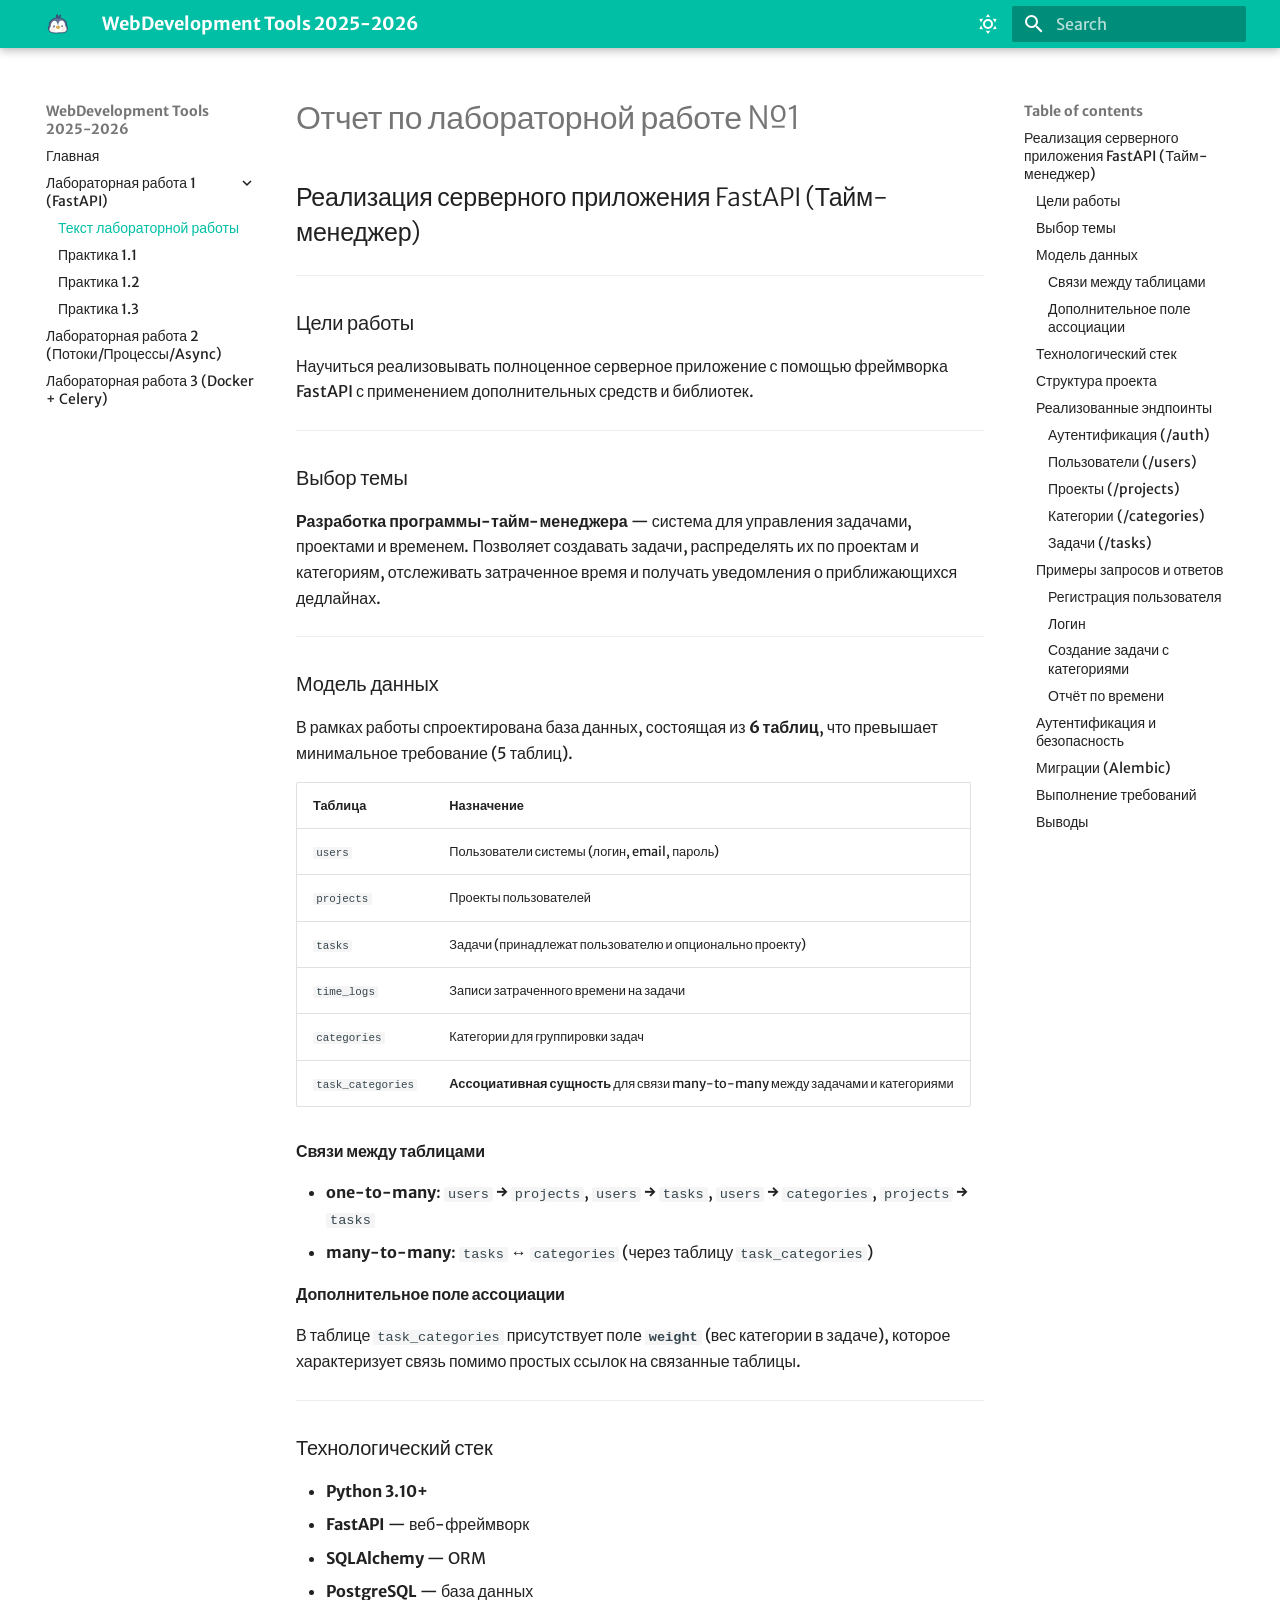
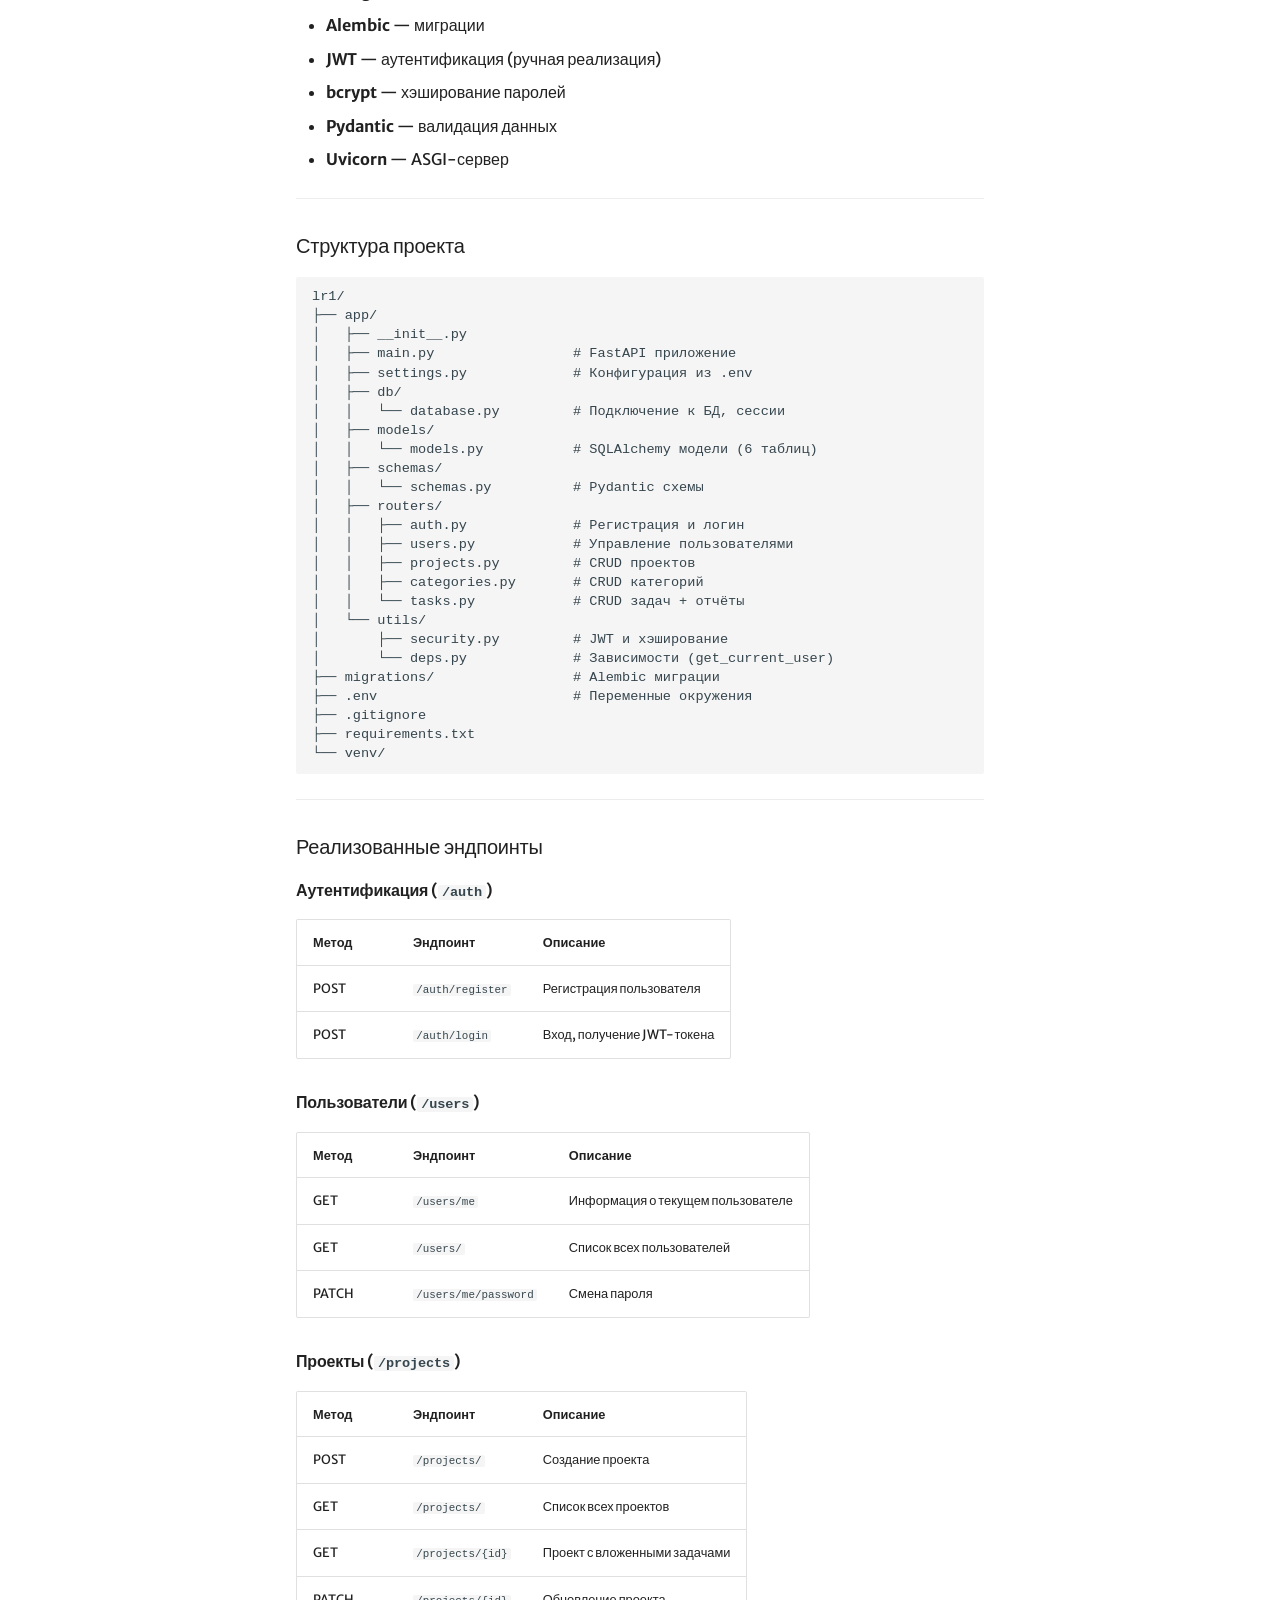
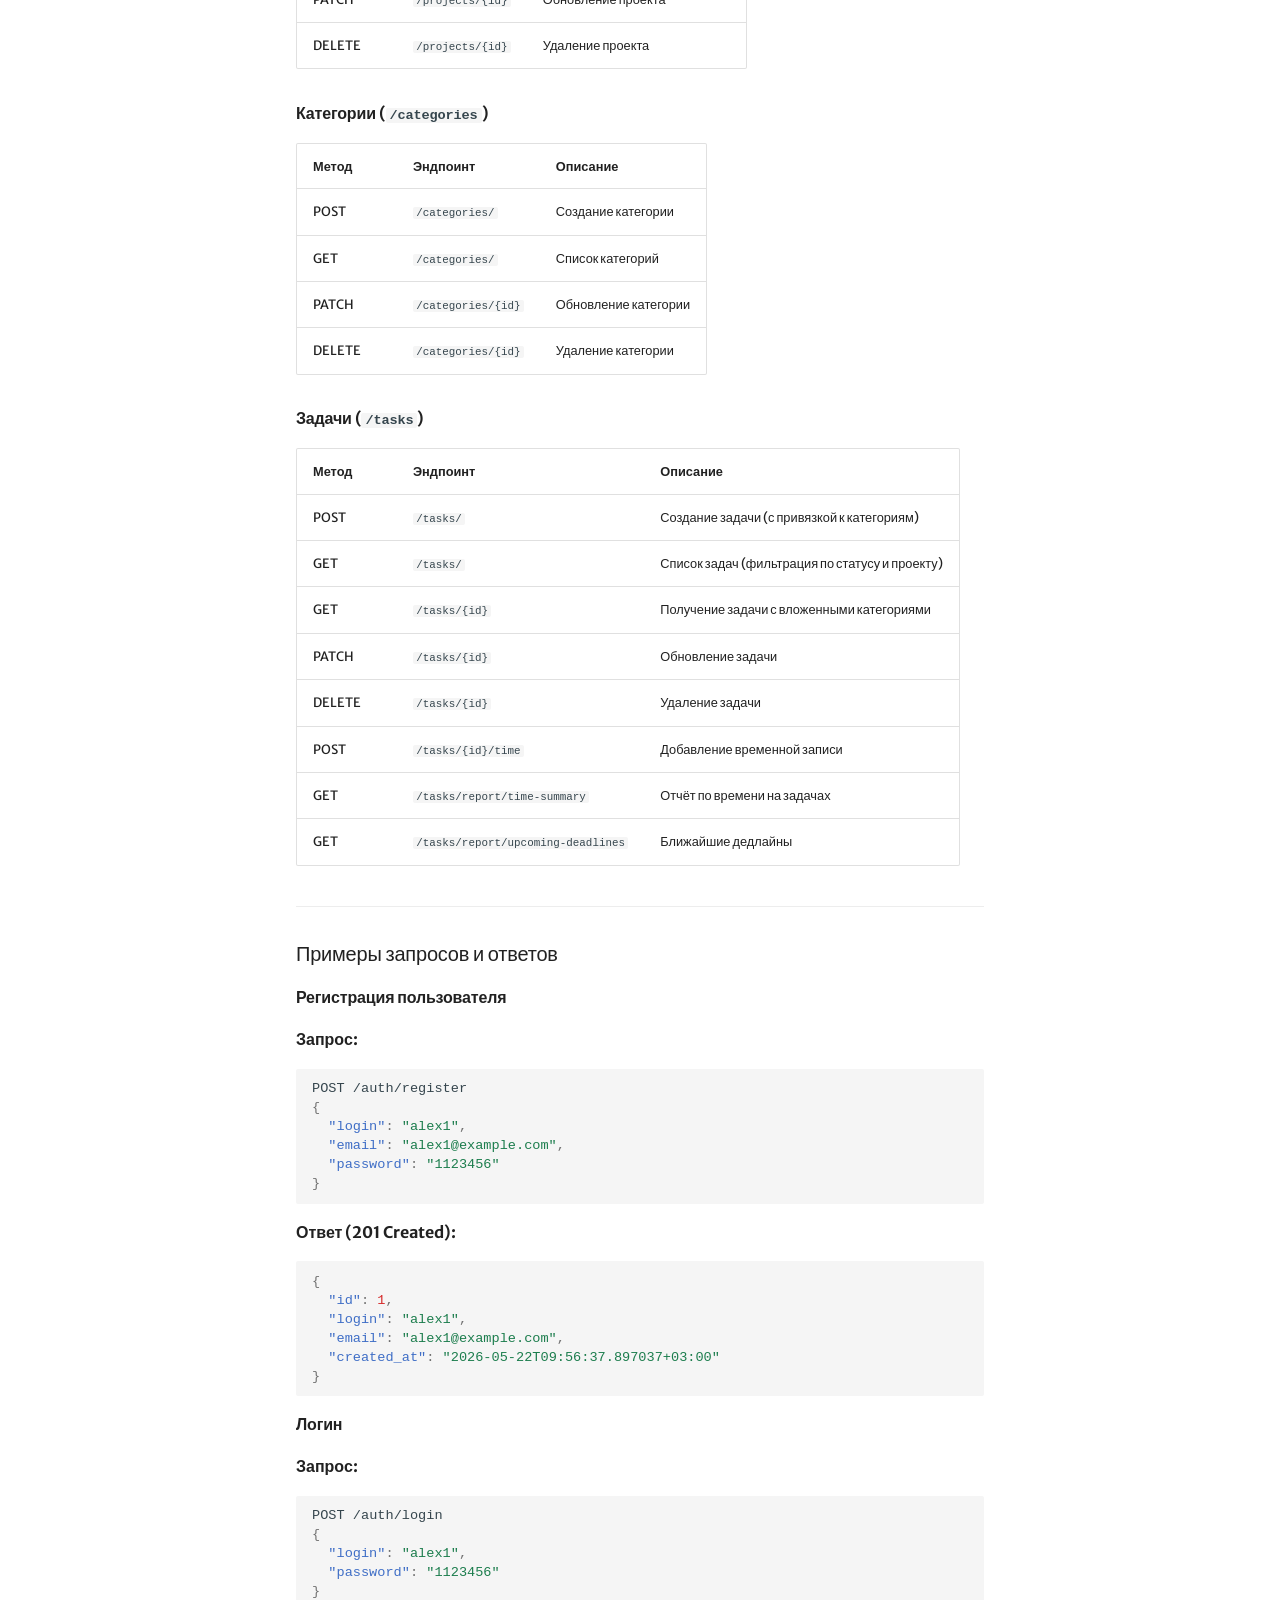
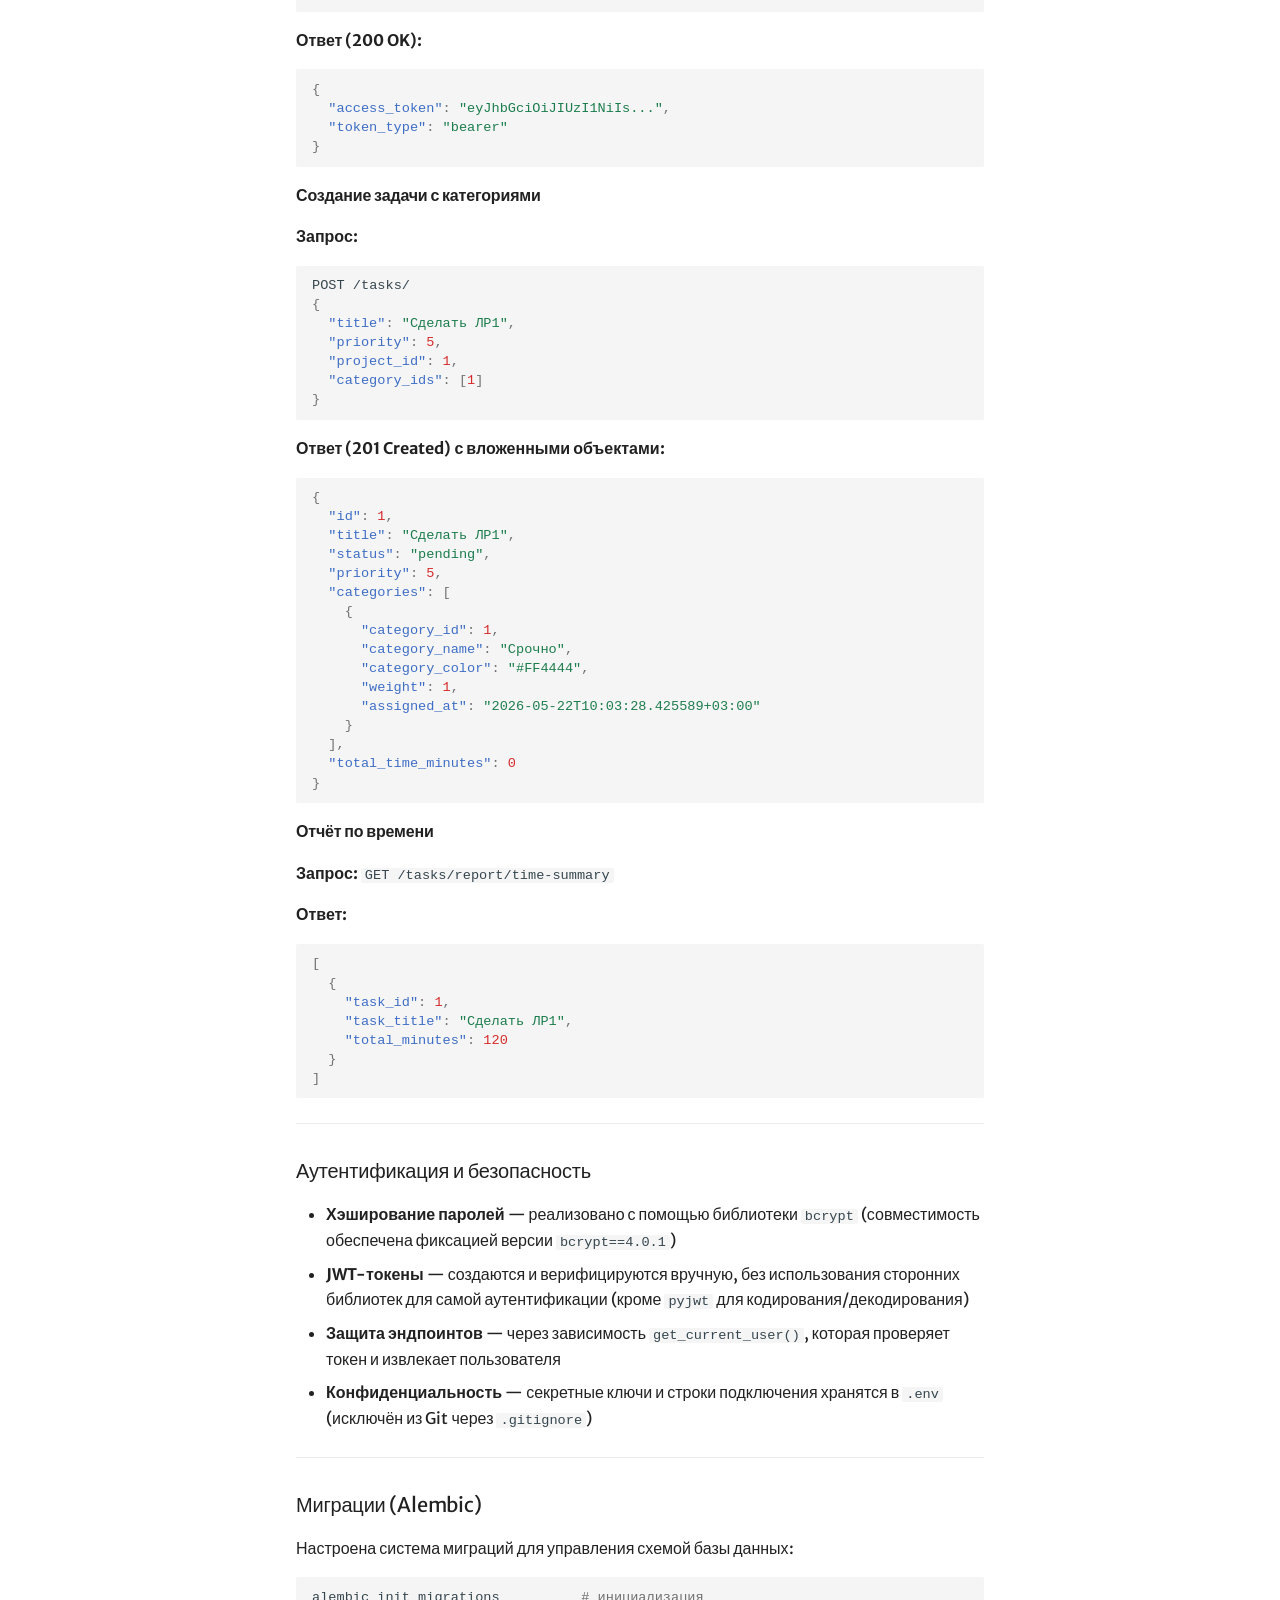
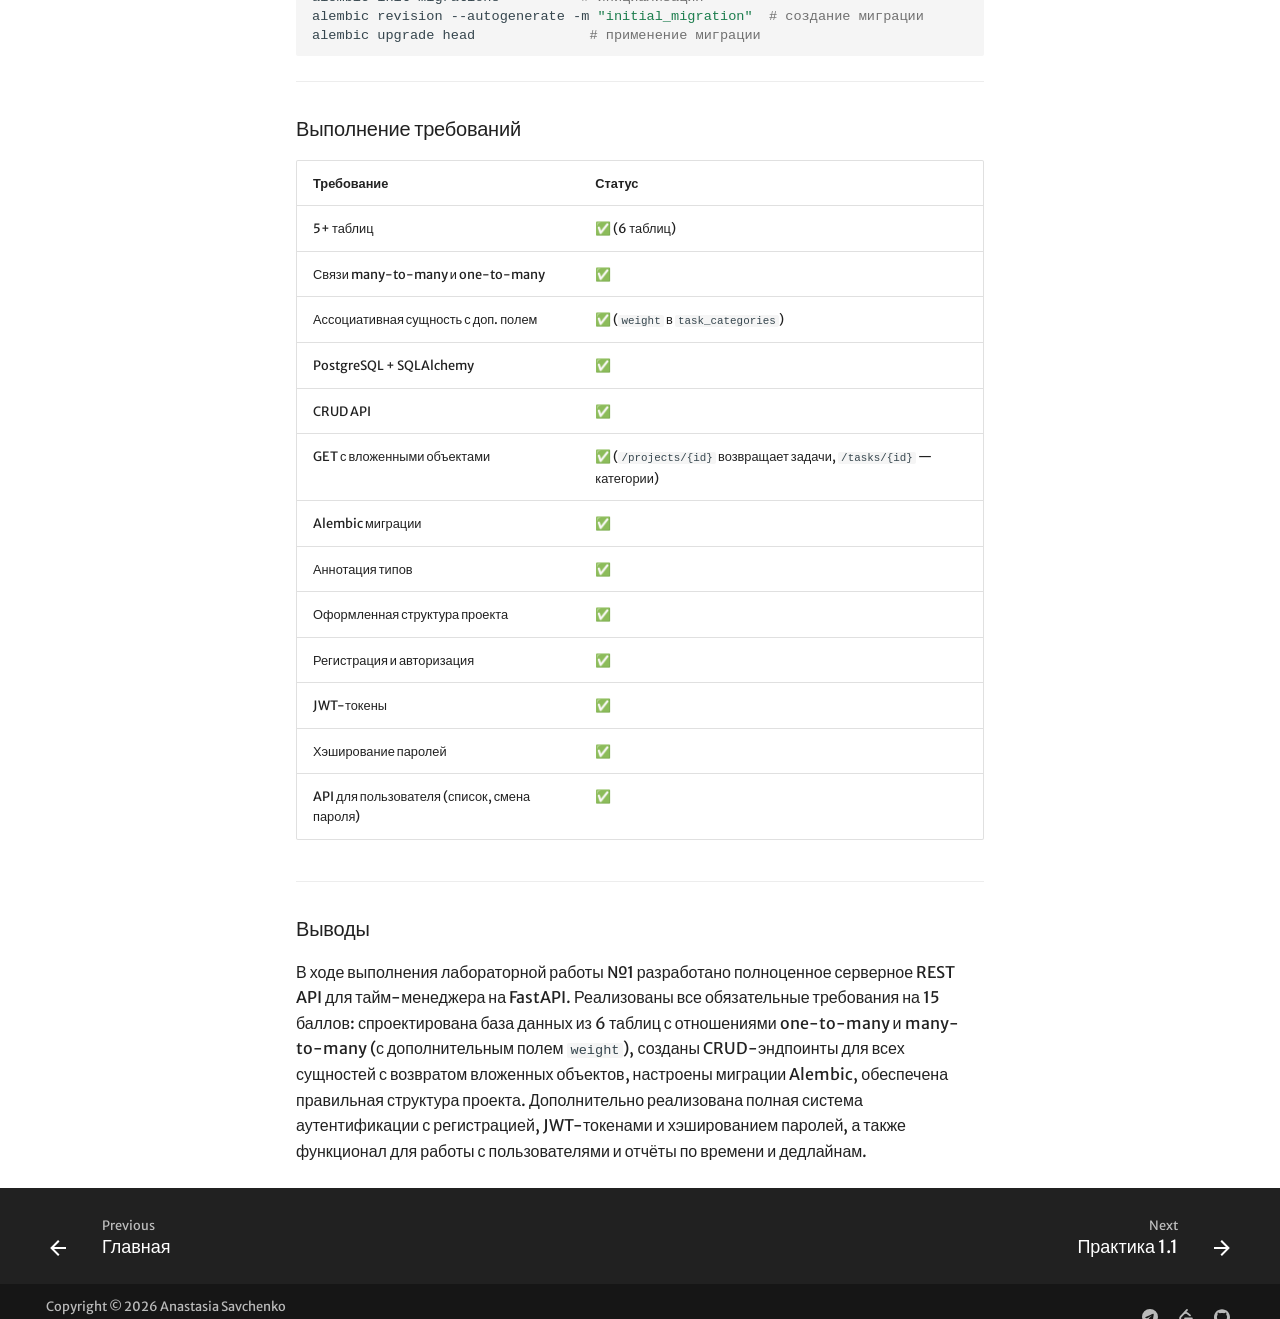
==== commit 24d07540: "Deployed b446d3d with MkDocs version: 1.6.1" ====
--- a/lab1/lab1/index.html
+++ b/lab1/lab1/index.html
@@ -78,7 +78,7 @@
     <div data-md-component="skip">
       
         
-        <a href="#1-fastapi" class="md-skip">
+        <a href="#no1" class="md-skip">
           Skip to content
         </a>
       
@@ -370,13 +370,279 @@
     <ul class="md-nav__list" data-md-component="toc" data-md-scrollfix>
       
         <li class="md-nav__item">
+  <a href="#fastapi-" class="md-nav__link">
+    <span class="md-ellipsis">
+      
+        Реализация серверного приложения FastAPI (Тайм-менеджер)
+      
+    </span>
+  </a>
+  
+    <nav class="md-nav" aria-label="Реализация серверного приложения FastAPI (Тайм-менеджер)">
+      <ul class="md-nav__list">
+        
+          <li class="md-nav__item">
   <a href="#_1" class="md-nav__link">
     <span class="md-ellipsis">
       
-        Цель работы
-      
-    </span>
-  </a>
+        Цели работы
+      
+    </span>
+  </a>
+  
+</li>
+        
+          <li class="md-nav__item">
+  <a href="#_2" class="md-nav__link">
+    <span class="md-ellipsis">
+      
+        Выбор темы
+      
+    </span>
+  </a>
+  
+</li>
+        
+          <li class="md-nav__item">
+  <a href="#_3" class="md-nav__link">
+    <span class="md-ellipsis">
+      
+        Модель данных
+      
+    </span>
+  </a>
+  
+    <nav class="md-nav" aria-label="Модель данных">
+      <ul class="md-nav__list">
+        
+          <li class="md-nav__item">
+  <a href="#_4" class="md-nav__link">
+    <span class="md-ellipsis">
+      
+        Связи между таблицами
+      
+    </span>
+  </a>
+  
+</li>
+        
+          <li class="md-nav__item">
+  <a href="#_5" class="md-nav__link">
+    <span class="md-ellipsis">
+      
+        Дополнительное поле ассоциации
+      
+    </span>
+  </a>
+  
+</li>
+        
+      </ul>
+    </nav>
+  
+</li>
+        
+          <li class="md-nav__item">
+  <a href="#_6" class="md-nav__link">
+    <span class="md-ellipsis">
+      
+        Технологический стек
+      
+    </span>
+  </a>
+  
+</li>
+        
+          <li class="md-nav__item">
+  <a href="#_7" class="md-nav__link">
+    <span class="md-ellipsis">
+      
+        Структура проекта
+      
+    </span>
+  </a>
+  
+</li>
+        
+          <li class="md-nav__item">
+  <a href="#_8" class="md-nav__link">
+    <span class="md-ellipsis">
+      
+        Реализованные эндпоинты
+      
+    </span>
+  </a>
+  
+    <nav class="md-nav" aria-label="Реализованные эндпоинты">
+      <ul class="md-nav__list">
+        
+          <li class="md-nav__item">
+  <a href="#auth" class="md-nav__link">
+    <span class="md-ellipsis">
+      
+        Аутентификация (/auth)
+      
+    </span>
+  </a>
+  
+</li>
+        
+          <li class="md-nav__item">
+  <a href="#users" class="md-nav__link">
+    <span class="md-ellipsis">
+      
+        Пользователи (/users)
+      
+    </span>
+  </a>
+  
+</li>
+        
+          <li class="md-nav__item">
+  <a href="#projects" class="md-nav__link">
+    <span class="md-ellipsis">
+      
+        Проекты (/projects)
+      
+    </span>
+  </a>
+  
+</li>
+        
+          <li class="md-nav__item">
+  <a href="#categories" class="md-nav__link">
+    <span class="md-ellipsis">
+      
+        Категории (/categories)
+      
+    </span>
+  </a>
+  
+</li>
+        
+          <li class="md-nav__item">
+  <a href="#tasks" class="md-nav__link">
+    <span class="md-ellipsis">
+      
+        Задачи (/tasks)
+      
+    </span>
+  </a>
+  
+</li>
+        
+      </ul>
+    </nav>
+  
+</li>
+        
+          <li class="md-nav__item">
+  <a href="#_9" class="md-nav__link">
+    <span class="md-ellipsis">
+      
+        Примеры запросов и ответов
+      
+    </span>
+  </a>
+  
+    <nav class="md-nav" aria-label="Примеры запросов и ответов">
+      <ul class="md-nav__list">
+        
+          <li class="md-nav__item">
+  <a href="#_10" class="md-nav__link">
+    <span class="md-ellipsis">
+      
+        Регистрация пользователя
+      
+    </span>
+  </a>
+  
+</li>
+        
+          <li class="md-nav__item">
+  <a href="#_11" class="md-nav__link">
+    <span class="md-ellipsis">
+      
+        Логин
+      
+    </span>
+  </a>
+  
+</li>
+        
+          <li class="md-nav__item">
+  <a href="#_12" class="md-nav__link">
+    <span class="md-ellipsis">
+      
+        Создание задачи с категориями
+      
+    </span>
+  </a>
+  
+</li>
+        
+          <li class="md-nav__item">
+  <a href="#_13" class="md-nav__link">
+    <span class="md-ellipsis">
+      
+        Отчёт по времени
+      
+    </span>
+  </a>
+  
+</li>
+        
+      </ul>
+    </nav>
+  
+</li>
+        
+          <li class="md-nav__item">
+  <a href="#_14" class="md-nav__link">
+    <span class="md-ellipsis">
+      
+        Аутентификация и безопасность
+      
+    </span>
+  </a>
+  
+</li>
+        
+          <li class="md-nav__item">
+  <a href="#alembic" class="md-nav__link">
+    <span class="md-ellipsis">
+      
+        Миграции (Alembic)
+      
+    </span>
+  </a>
+  
+</li>
+        
+          <li class="md-nav__item">
+  <a href="#_15" class="md-nav__link">
+    <span class="md-ellipsis">
+      
+        Выполнение требований
+      
+    </span>
+  </a>
+  
+</li>
+        
+          <li class="md-nav__item">
+  <a href="#_16" class="md-nav__link">
+    <span class="md-ellipsis">
+      
+        Выводы
+      
+    </span>
+  </a>
+  
+</li>
+        
+      </ul>
+    </nav>
   
 </li>
       
@@ -561,13 +827,279 @@
     <ul class="md-nav__list" data-md-component="toc" data-md-scrollfix>
       
         <li class="md-nav__item">
+  <a href="#fastapi-" class="md-nav__link">
+    <span class="md-ellipsis">
+      
+        Реализация серверного приложения FastAPI (Тайм-менеджер)
+      
+    </span>
+  </a>
+  
+    <nav class="md-nav" aria-label="Реализация серверного приложения FastAPI (Тайм-менеджер)">
+      <ul class="md-nav__list">
+        
+          <li class="md-nav__item">
   <a href="#_1" class="md-nav__link">
     <span class="md-ellipsis">
       
-        Цель работы
-      
-    </span>
-  </a>
+        Цели работы
+      
+    </span>
+  </a>
+  
+</li>
+        
+          <li class="md-nav__item">
+  <a href="#_2" class="md-nav__link">
+    <span class="md-ellipsis">
+      
+        Выбор темы
+      
+    </span>
+  </a>
+  
+</li>
+        
+          <li class="md-nav__item">
+  <a href="#_3" class="md-nav__link">
+    <span class="md-ellipsis">
+      
+        Модель данных
+      
+    </span>
+  </a>
+  
+    <nav class="md-nav" aria-label="Модель данных">
+      <ul class="md-nav__list">
+        
+          <li class="md-nav__item">
+  <a href="#_4" class="md-nav__link">
+    <span class="md-ellipsis">
+      
+        Связи между таблицами
+      
+    </span>
+  </a>
+  
+</li>
+        
+          <li class="md-nav__item">
+  <a href="#_5" class="md-nav__link">
+    <span class="md-ellipsis">
+      
+        Дополнительное поле ассоциации
+      
+    </span>
+  </a>
+  
+</li>
+        
+      </ul>
+    </nav>
+  
+</li>
+        
+          <li class="md-nav__item">
+  <a href="#_6" class="md-nav__link">
+    <span class="md-ellipsis">
+      
+        Технологический стек
+      
+    </span>
+  </a>
+  
+</li>
+        
+          <li class="md-nav__item">
+  <a href="#_7" class="md-nav__link">
+    <span class="md-ellipsis">
+      
+        Структура проекта
+      
+    </span>
+  </a>
+  
+</li>
+        
+          <li class="md-nav__item">
+  <a href="#_8" class="md-nav__link">
+    <span class="md-ellipsis">
+      
+        Реализованные эндпоинты
+      
+    </span>
+  </a>
+  
+    <nav class="md-nav" aria-label="Реализованные эндпоинты">
+      <ul class="md-nav__list">
+        
+          <li class="md-nav__item">
+  <a href="#auth" class="md-nav__link">
+    <span class="md-ellipsis">
+      
+        Аутентификация (/auth)
+      
+    </span>
+  </a>
+  
+</li>
+        
+          <li class="md-nav__item">
+  <a href="#users" class="md-nav__link">
+    <span class="md-ellipsis">
+      
+        Пользователи (/users)
+      
+    </span>
+  </a>
+  
+</li>
+        
+          <li class="md-nav__item">
+  <a href="#projects" class="md-nav__link">
+    <span class="md-ellipsis">
+      
+        Проекты (/projects)
+      
+    </span>
+  </a>
+  
+</li>
+        
+          <li class="md-nav__item">
+  <a href="#categories" class="md-nav__link">
+    <span class="md-ellipsis">
+      
+        Категории (/categories)
+      
+    </span>
+  </a>
+  
+</li>
+        
+          <li class="md-nav__item">
+  <a href="#tasks" class="md-nav__link">
+    <span class="md-ellipsis">
+      
+        Задачи (/tasks)
+      
+    </span>
+  </a>
+  
+</li>
+        
+      </ul>
+    </nav>
+  
+</li>
+        
+          <li class="md-nav__item">
+  <a href="#_9" class="md-nav__link">
+    <span class="md-ellipsis">
+      
+        Примеры запросов и ответов
+      
+    </span>
+  </a>
+  
+    <nav class="md-nav" aria-label="Примеры запросов и ответов">
+      <ul class="md-nav__list">
+        
+          <li class="md-nav__item">
+  <a href="#_10" class="md-nav__link">
+    <span class="md-ellipsis">
+      
+        Регистрация пользователя
+      
+    </span>
+  </a>
+  
+</li>
+        
+          <li class="md-nav__item">
+  <a href="#_11" class="md-nav__link">
+    <span class="md-ellipsis">
+      
+        Логин
+      
+    </span>
+  </a>
+  
+</li>
+        
+          <li class="md-nav__item">
+  <a href="#_12" class="md-nav__link">
+    <span class="md-ellipsis">
+      
+        Создание задачи с категориями
+      
+    </span>
+  </a>
+  
+</li>
+        
+          <li class="md-nav__item">
+  <a href="#_13" class="md-nav__link">
+    <span class="md-ellipsis">
+      
+        Отчёт по времени
+      
+    </span>
+  </a>
+  
+</li>
+        
+      </ul>
+    </nav>
+  
+</li>
+        
+          <li class="md-nav__item">
+  <a href="#_14" class="md-nav__link">
+    <span class="md-ellipsis">
+      
+        Аутентификация и безопасность
+      
+    </span>
+  </a>
+  
+</li>
+        
+          <li class="md-nav__item">
+  <a href="#alembic" class="md-nav__link">
+    <span class="md-ellipsis">
+      
+        Миграции (Alembic)
+      
+    </span>
+  </a>
+  
+</li>
+        
+          <li class="md-nav__item">
+  <a href="#_15" class="md-nav__link">
+    <span class="md-ellipsis">
+      
+        Выполнение требований
+      
+    </span>
+  </a>
+  
+</li>
+        
+          <li class="md-nav__item">
+  <a href="#_16" class="md-nav__link">
+    <span class="md-ellipsis">
+      
+        Выводы
+      
+    </span>
+  </a>
+  
+</li>
+        
+      </ul>
+    </nav>
   
 </li>
       
@@ -588,9 +1120,425 @@
 
 
 
-<h1 id="1-fastapi">Лабораторная работа 1. Реализация серверного приложения FastAPI</h1>
-<h2 id="_1">Цель работы</h2>
-<p>Научится реализовывать полноценное серверное приложение с помощью фреймворка FastAPI с применением дополнительных средств и библиотек.</p>
+<h1 id="no1">Отчет по лабораторной работе №1</h1>
+<h2 id="fastapi-">Реализация серверного приложения FastAPI (Тайм-менеджер)</h2>
+<hr />
+<h3 id="_1">Цели работы</h3>
+<p>Научиться реализовывать полноценное серверное приложение с помощью фреймворка FastAPI с применением дополнительных средств и библиотек.</p>
+<hr />
+<h3 id="_2">Выбор темы</h3>
+<p><strong>Разработка программы-тайм-менеджера</strong> — система для управления задачами, проектами и временем. Позволяет создавать задачи, распределять их по проектам и категориям, отслеживать затраченное время и получать уведомления о приближающихся дедлайнах.</p>
+<hr />
+<h3 id="_3">Модель данных</h3>
+<p>В рамках работы спроектирована база данных, состоящая из <strong>6 таблиц</strong>, что превышает минимальное требование (5 таблиц).</p>
+<table>
+<thead>
+<tr>
+<th>Таблица</th>
+<th>Назначение</th>
+</tr>
+</thead>
+<tbody>
+<tr>
+<td><code>users</code></td>
+<td>Пользователи системы (логин, email, пароль)</td>
+</tr>
+<tr>
+<td><code>projects</code></td>
+<td>Проекты пользователей</td>
+</tr>
+<tr>
+<td><code>tasks</code></td>
+<td>Задачи (принадлежат пользователю и опционально проекту)</td>
+</tr>
+<tr>
+<td><code>time_logs</code></td>
+<td>Записи затраченного времени на задачи</td>
+</tr>
+<tr>
+<td><code>categories</code></td>
+<td>Категории для группировки задач</td>
+</tr>
+<tr>
+<td><code>task_categories</code></td>
+<td><strong>Ассоциативная сущность</strong> для связи many-to-many между задачами и категориями</td>
+</tr>
+</tbody>
+</table>
+<h4 id="_4">Связи между таблицами</h4>
+<ul>
+<li><strong>one-to-many</strong>: <code>users</code> → <code>projects</code>, <code>users</code> → <code>tasks</code>, <code>users</code> → <code>categories</code>, <code>projects</code> → <code>tasks</code></li>
+<li><strong>many-to-many</strong>: <code>tasks</code> ↔ <code>categories</code> (через таблицу <code>task_categories</code>)</li>
+</ul>
+<h4 id="_5">Дополнительное поле ассоциации</h4>
+<p>В таблице <code>task_categories</code> присутствует поле <strong><code>weight</code></strong> (вес категории в задаче), которое характеризует связь помимо простых ссылок на связанные таблицы.</p>
+<hr />
+<h3 id="_6">Технологический стек</h3>
+<ul>
+<li><strong>Python 3.10+</strong></li>
+<li><strong>FastAPI</strong> — веб-фреймворк</li>
+<li><strong>SQLAlchemy</strong> — ORM</li>
+<li><strong>PostgreSQL</strong> — база данных</li>
+<li><strong>Alembic</strong> — миграции</li>
+<li><strong>JWT</strong> — аутентификация (ручная реализация)</li>
+<li><strong>bcrypt</strong> — хэширование паролей</li>
+<li><strong>Pydantic</strong> — валидация данных</li>
+<li><strong>Uvicorn</strong> — ASGI-сервер</li>
+</ul>
+<hr />
+<h3 id="_7">Структура проекта</h3>
+<div class="language-text highlight"><pre><span></span><code><span id="__span-0-1"><a id="__codelineno-0-1" name="__codelineno-0-1" href="#__codelineno-0-1"></a>lr1/
+</span><span id="__span-0-2"><a id="__codelineno-0-2" name="__codelineno-0-2" href="#__codelineno-0-2"></a>├── app/
+</span><span id="__span-0-3"><a id="__codelineno-0-3" name="__codelineno-0-3" href="#__codelineno-0-3"></a>│   ├── __init__.py
+</span><span id="__span-0-4"><a id="__codelineno-0-4" name="__codelineno-0-4" href="#__codelineno-0-4"></a>│   ├── main.py                 # FastAPI приложение
+</span><span id="__span-0-5"><a id="__codelineno-0-5" name="__codelineno-0-5" href="#__codelineno-0-5"></a>│   ├── settings.py             # Конфигурация из .env
+</span><span id="__span-0-6"><a id="__codelineno-0-6" name="__codelineno-0-6" href="#__codelineno-0-6"></a>│   ├── db/
+</span><span id="__span-0-7"><a id="__codelineno-0-7" name="__codelineno-0-7" href="#__codelineno-0-7"></a>│   │   └── database.py         # Подключение к БД, сессии
+</span><span id="__span-0-8"><a id="__codelineno-0-8" name="__codelineno-0-8" href="#__codelineno-0-8"></a>│   ├── models/
+</span><span id="__span-0-9"><a id="__codelineno-0-9" name="__codelineno-0-9" href="#__codelineno-0-9"></a>│   │   └── models.py           # SQLAlchemy модели (6 таблиц)
+</span><span id="__span-0-10"><a id="__codelineno-0-10" name="__codelineno-0-10" href="#__codelineno-0-10"></a>│   ├── schemas/
+</span><span id="__span-0-11"><a id="__codelineno-0-11" name="__codelineno-0-11" href="#__codelineno-0-11"></a>│   │   └── schemas.py          # Pydantic схемы
+</span><span id="__span-0-12"><a id="__codelineno-0-12" name="__codelineno-0-12" href="#__codelineno-0-12"></a>│   ├── routers/
+</span><span id="__span-0-13"><a id="__codelineno-0-13" name="__codelineno-0-13" href="#__codelineno-0-13"></a>│   │   ├── auth.py             # Регистрация и логин
+</span><span id="__span-0-14"><a id="__codelineno-0-14" name="__codelineno-0-14" href="#__codelineno-0-14"></a>│   │   ├── users.py            # Управление пользователями
+</span><span id="__span-0-15"><a id="__codelineno-0-15" name="__codelineno-0-15" href="#__codelineno-0-15"></a>│   │   ├── projects.py         # CRUD проектов
+</span><span id="__span-0-16"><a id="__codelineno-0-16" name="__codelineno-0-16" href="#__codelineno-0-16"></a>│   │   ├── categories.py       # CRUD категорий
+</span><span id="__span-0-17"><a id="__codelineno-0-17" name="__codelineno-0-17" href="#__codelineno-0-17"></a>│   │   └── tasks.py            # CRUD задач + отчёты
+</span><span id="__span-0-18"><a id="__codelineno-0-18" name="__codelineno-0-18" href="#__codelineno-0-18"></a>│   └── utils/
+</span><span id="__span-0-19"><a id="__codelineno-0-19" name="__codelineno-0-19" href="#__codelineno-0-19"></a>│       ├── security.py         # JWT и хэширование
+</span><span id="__span-0-20"><a id="__codelineno-0-20" name="__codelineno-0-20" href="#__codelineno-0-20"></a>│       └── deps.py             # Зависимости (get_current_user)
+</span><span id="__span-0-21"><a id="__codelineno-0-21" name="__codelineno-0-21" href="#__codelineno-0-21"></a>├── migrations/                 # Alembic миграции
+</span><span id="__span-0-22"><a id="__codelineno-0-22" name="__codelineno-0-22" href="#__codelineno-0-22"></a>├── .env                        # Переменные окружения
+</span><span id="__span-0-23"><a id="__codelineno-0-23" name="__codelineno-0-23" href="#__codelineno-0-23"></a>├── .gitignore
+</span><span id="__span-0-24"><a id="__codelineno-0-24" name="__codelineno-0-24" href="#__codelineno-0-24"></a>├── requirements.txt
+</span><span id="__span-0-25"><a id="__codelineno-0-25" name="__codelineno-0-25" href="#__codelineno-0-25"></a>└── venv/
+</span></code></pre></div>
+<hr />
+<h3 id="_8">Реализованные эндпоинты</h3>
+<h4 id="auth">Аутентификация (<code>/auth</code>)</h4>
+<table>
+<thead>
+<tr>
+<th>Метод</th>
+<th>Эндпоинт</th>
+<th>Описание</th>
+</tr>
+</thead>
+<tbody>
+<tr>
+<td>POST</td>
+<td><code>/auth/register</code></td>
+<td>Регистрация пользователя</td>
+</tr>
+<tr>
+<td>POST</td>
+<td><code>/auth/login</code></td>
+<td>Вход, получение JWT-токена</td>
+</tr>
+</tbody>
+</table>
+<h4 id="users">Пользователи (<code>/users</code>)</h4>
+<table>
+<thead>
+<tr>
+<th>Метод</th>
+<th>Эндпоинт</th>
+<th>Описание</th>
+</tr>
+</thead>
+<tbody>
+<tr>
+<td>GET</td>
+<td><code>/users/me</code></td>
+<td>Информация о текущем пользователе</td>
+</tr>
+<tr>
+<td>GET</td>
+<td><code>/users/</code></td>
+<td>Список всех пользователей</td>
+</tr>
+<tr>
+<td>PATCH</td>
+<td><code>/users/me/password</code></td>
+<td>Смена пароля</td>
+</tr>
+</tbody>
+</table>
+<h4 id="projects">Проекты (<code>/projects</code>)</h4>
+<table>
+<thead>
+<tr>
+<th>Метод</th>
+<th>Эндпоинт</th>
+<th>Описание</th>
+</tr>
+</thead>
+<tbody>
+<tr>
+<td>POST</td>
+<td><code>/projects/</code></td>
+<td>Создание проекта</td>
+</tr>
+<tr>
+<td>GET</td>
+<td><code>/projects/</code></td>
+<td>Список всех проектов</td>
+</tr>
+<tr>
+<td>GET</td>
+<td><code>/projects/{id}</code></td>
+<td>Проект с вложенными задачами</td>
+</tr>
+<tr>
+<td>PATCH</td>
+<td><code>/projects/{id}</code></td>
+<td>Обновление проекта</td>
+</tr>
+<tr>
+<td>DELETE</td>
+<td><code>/projects/{id}</code></td>
+<td>Удаление проекта</td>
+</tr>
+</tbody>
+</table>
+<h4 id="categories">Категории (<code>/categories</code>)</h4>
+<table>
+<thead>
+<tr>
+<th>Метод</th>
+<th>Эндпоинт</th>
+<th>Описание</th>
+</tr>
+</thead>
+<tbody>
+<tr>
+<td>POST</td>
+<td><code>/categories/</code></td>
+<td>Создание категории</td>
+</tr>
+<tr>
+<td>GET</td>
+<td><code>/categories/</code></td>
+<td>Список категорий</td>
+</tr>
+<tr>
+<td>PATCH</td>
+<td><code>/categories/{id}</code></td>
+<td>Обновление категории</td>
+</tr>
+<tr>
+<td>DELETE</td>
+<td><code>/categories/{id}</code></td>
+<td>Удаление категории</td>
+</tr>
+</tbody>
+</table>
+<h4 id="tasks">Задачи (<code>/tasks</code>)</h4>
+<table>
+<thead>
+<tr>
+<th>Метод</th>
+<th>Эндпоинт</th>
+<th>Описание</th>
+</tr>
+</thead>
+<tbody>
+<tr>
+<td>POST</td>
+<td><code>/tasks/</code></td>
+<td>Создание задачи (с привязкой к категориям)</td>
+</tr>
+<tr>
+<td>GET</td>
+<td><code>/tasks/</code></td>
+<td>Список задач (фильтрация по статусу и проекту)</td>
+</tr>
+<tr>
+<td>GET</td>
+<td><code>/tasks/{id}</code></td>
+<td>Получение задачи с вложенными категориями</td>
+</tr>
+<tr>
+<td>PATCH</td>
+<td><code>/tasks/{id}</code></td>
+<td>Обновление задачи</td>
+</tr>
+<tr>
+<td>DELETE</td>
+<td><code>/tasks/{id}</code></td>
+<td>Удаление задачи</td>
+</tr>
+<tr>
+<td>POST</td>
+<td><code>/tasks/{id}/time</code></td>
+<td>Добавление временной записи</td>
+</tr>
+<tr>
+<td>GET</td>
+<td><code>/tasks/report/time-summary</code></td>
+<td>Отчёт по времени на задачах</td>
+</tr>
+<tr>
+<td>GET</td>
+<td><code>/tasks/report/upcoming-deadlines</code></td>
+<td>Ближайшие дедлайны</td>
+</tr>
+</tbody>
+</table>
+<hr />
+<h3 id="_9">Примеры запросов и ответов</h3>
+<h4 id="_10">Регистрация пользователя</h4>
+<p><strong>Запрос:</strong>
+<div class="language-json highlight"><pre><span></span><code><span id="__span-1-1"><a id="__codelineno-1-1" name="__codelineno-1-1" href="#__codelineno-1-1"></a><span class="err">POST</span><span class="w"> </span><span class="err">/au</span><span class="kc">t</span><span class="err">h/regis</span><span class="kc">ter</span>
+</span><span id="__span-1-2"><a id="__codelineno-1-2" name="__codelineno-1-2" href="#__codelineno-1-2"></a><span class="p">{</span>
+</span><span id="__span-1-3"><a id="__codelineno-1-3" name="__codelineno-1-3" href="#__codelineno-1-3"></a><span class="w">  </span><span class="nt">&quot;login&quot;</span><span class="p">:</span><span class="w"> </span><span class="s2">&quot;alex1&quot;</span><span class="p">,</span>
+</span><span id="__span-1-4"><a id="__codelineno-1-4" name="__codelineno-1-4" href="#__codelineno-1-4"></a><span class="w">  </span><span class="nt">&quot;email&quot;</span><span class="p">:</span><span class="w"> </span><span class="s2">&quot;alex1@example.com&quot;</span><span class="p">,</span>
+</span><span id="__span-1-5"><a id="__codelineno-1-5" name="__codelineno-1-5" href="#__codelineno-1-5"></a><span class="w">  </span><span class="nt">&quot;password&quot;</span><span class="p">:</span><span class="w"> </span><span class="s2">&quot;1123456&quot;</span>
+</span><span id="__span-1-6"><a id="__codelineno-1-6" name="__codelineno-1-6" href="#__codelineno-1-6"></a><span class="p">}</span>
+</span></code></pre></div></p>
+<p><strong>Ответ (201 Created):</strong>
+<div class="language-json highlight"><pre><span></span><code><span id="__span-2-1"><a id="__codelineno-2-1" name="__codelineno-2-1" href="#__codelineno-2-1"></a><span class="p">{</span>
+</span><span id="__span-2-2"><a id="__codelineno-2-2" name="__codelineno-2-2" href="#__codelineno-2-2"></a><span class="w">  </span><span class="nt">&quot;id&quot;</span><span class="p">:</span><span class="w"> </span><span class="mi">1</span><span class="p">,</span>
+</span><span id="__span-2-3"><a id="__codelineno-2-3" name="__codelineno-2-3" href="#__codelineno-2-3"></a><span class="w">  </span><span class="nt">&quot;login&quot;</span><span class="p">:</span><span class="w"> </span><span class="s2">&quot;alex1&quot;</span><span class="p">,</span>
+</span><span id="__span-2-4"><a id="__codelineno-2-4" name="__codelineno-2-4" href="#__codelineno-2-4"></a><span class="w">  </span><span class="nt">&quot;email&quot;</span><span class="p">:</span><span class="w"> </span><span class="s2">&quot;alex1@example.com&quot;</span><span class="p">,</span>
+</span><span id="__span-2-5"><a id="__codelineno-2-5" name="__codelineno-2-5" href="#__codelineno-2-5"></a><span class="w">  </span><span class="nt">&quot;created_at&quot;</span><span class="p">:</span><span class="w"> </span><span class="s2">&quot;2026-05-22T09:56:37.897037+03:00&quot;</span>
+</span><span id="__span-2-6"><a id="__codelineno-2-6" name="__codelineno-2-6" href="#__codelineno-2-6"></a><span class="p">}</span>
+</span></code></pre></div></p>
+<h4 id="_11">Логин</h4>
+<p><strong>Запрос:</strong>
+<div class="language-json highlight"><pre><span></span><code><span id="__span-3-1"><a id="__codelineno-3-1" name="__codelineno-3-1" href="#__codelineno-3-1"></a><span class="err">POST</span><span class="w"> </span><span class="err">/au</span><span class="kc">t</span><span class="err">h/logi</span><span class="kc">n</span>
+</span><span id="__span-3-2"><a id="__codelineno-3-2" name="__codelineno-3-2" href="#__codelineno-3-2"></a><span class="p">{</span>
+</span><span id="__span-3-3"><a id="__codelineno-3-3" name="__codelineno-3-3" href="#__codelineno-3-3"></a><span class="w">  </span><span class="nt">&quot;login&quot;</span><span class="p">:</span><span class="w"> </span><span class="s2">&quot;alex1&quot;</span><span class="p">,</span>
+</span><span id="__span-3-4"><a id="__codelineno-3-4" name="__codelineno-3-4" href="#__codelineno-3-4"></a><span class="w">  </span><span class="nt">&quot;password&quot;</span><span class="p">:</span><span class="w"> </span><span class="s2">&quot;1123456&quot;</span>
+</span><span id="__span-3-5"><a id="__codelineno-3-5" name="__codelineno-3-5" href="#__codelineno-3-5"></a><span class="p">}</span>
+</span></code></pre></div></p>
+<p><strong>Ответ (200 OK):</strong>
+<div class="language-json highlight"><pre><span></span><code><span id="__span-4-1"><a id="__codelineno-4-1" name="__codelineno-4-1" href="#__codelineno-4-1"></a><span class="p">{</span>
+</span><span id="__span-4-2"><a id="__codelineno-4-2" name="__codelineno-4-2" href="#__codelineno-4-2"></a><span class="w">  </span><span class="nt">&quot;access_token&quot;</span><span class="p">:</span><span class="w"> </span><span class="s2">&quot;eyJhbGciOiJIUzI1NiIs...&quot;</span><span class="p">,</span>
+</span><span id="__span-4-3"><a id="__codelineno-4-3" name="__codelineno-4-3" href="#__codelineno-4-3"></a><span class="w">  </span><span class="nt">&quot;token_type&quot;</span><span class="p">:</span><span class="w"> </span><span class="s2">&quot;bearer&quot;</span>
+</span><span id="__span-4-4"><a id="__codelineno-4-4" name="__codelineno-4-4" href="#__codelineno-4-4"></a><span class="p">}</span>
+</span></code></pre></div></p>
+<h4 id="_12">Создание задачи с категориями</h4>
+<p><strong>Запрос:</strong>
+<div class="language-json highlight"><pre><span></span><code><span id="__span-5-1"><a id="__codelineno-5-1" name="__codelineno-5-1" href="#__codelineno-5-1"></a><span class="err">POST</span><span class="w"> </span><span class="err">/</span><span class="kc">tas</span><span class="err">ks/</span>
+</span><span id="__span-5-2"><a id="__codelineno-5-2" name="__codelineno-5-2" href="#__codelineno-5-2"></a><span class="p">{</span>
+</span><span id="__span-5-3"><a id="__codelineno-5-3" name="__codelineno-5-3" href="#__codelineno-5-3"></a><span class="w">  </span><span class="nt">&quot;title&quot;</span><span class="p">:</span><span class="w"> </span><span class="s2">&quot;Сделать ЛР1&quot;</span><span class="p">,</span>
+</span><span id="__span-5-4"><a id="__codelineno-5-4" name="__codelineno-5-4" href="#__codelineno-5-4"></a><span class="w">  </span><span class="nt">&quot;priority&quot;</span><span class="p">:</span><span class="w"> </span><span class="mi">5</span><span class="p">,</span>
+</span><span id="__span-5-5"><a id="__codelineno-5-5" name="__codelineno-5-5" href="#__codelineno-5-5"></a><span class="w">  </span><span class="nt">&quot;project_id&quot;</span><span class="p">:</span><span class="w"> </span><span class="mi">1</span><span class="p">,</span>
+</span><span id="__span-5-6"><a id="__codelineno-5-6" name="__codelineno-5-6" href="#__codelineno-5-6"></a><span class="w">  </span><span class="nt">&quot;category_ids&quot;</span><span class="p">:</span><span class="w"> </span><span class="p">[</span><span class="mi">1</span><span class="p">]</span>
+</span><span id="__span-5-7"><a id="__codelineno-5-7" name="__codelineno-5-7" href="#__codelineno-5-7"></a><span class="p">}</span>
+</span></code></pre></div></p>
+<p><strong>Ответ (201 Created) с вложенными объектами:</strong>
+<div class="language-json highlight"><pre><span></span><code><span id="__span-6-1"><a id="__codelineno-6-1" name="__codelineno-6-1" href="#__codelineno-6-1"></a><span class="p">{</span>
+</span><span id="__span-6-2"><a id="__codelineno-6-2" name="__codelineno-6-2" href="#__codelineno-6-2"></a><span class="w">  </span><span class="nt">&quot;id&quot;</span><span class="p">:</span><span class="w"> </span><span class="mi">1</span><span class="p">,</span>
+</span><span id="__span-6-3"><a id="__codelineno-6-3" name="__codelineno-6-3" href="#__codelineno-6-3"></a><span class="w">  </span><span class="nt">&quot;title&quot;</span><span class="p">:</span><span class="w"> </span><span class="s2">&quot;Сделать ЛР1&quot;</span><span class="p">,</span>
+</span><span id="__span-6-4"><a id="__codelineno-6-4" name="__codelineno-6-4" href="#__codelineno-6-4"></a><span class="w">  </span><span class="nt">&quot;status&quot;</span><span class="p">:</span><span class="w"> </span><span class="s2">&quot;pending&quot;</span><span class="p">,</span>
+</span><span id="__span-6-5"><a id="__codelineno-6-5" name="__codelineno-6-5" href="#__codelineno-6-5"></a><span class="w">  </span><span class="nt">&quot;priority&quot;</span><span class="p">:</span><span class="w"> </span><span class="mi">5</span><span class="p">,</span>
+</span><span id="__span-6-6"><a id="__codelineno-6-6" name="__codelineno-6-6" href="#__codelineno-6-6"></a><span class="w">  </span><span class="nt">&quot;categories&quot;</span><span class="p">:</span><span class="w"> </span><span class="p">[</span>
+</span><span id="__span-6-7"><a id="__codelineno-6-7" name="__codelineno-6-7" href="#__codelineno-6-7"></a><span class="w">    </span><span class="p">{</span>
+</span><span id="__span-6-8"><a id="__codelineno-6-8" name="__codelineno-6-8" href="#__codelineno-6-8"></a><span class="w">      </span><span class="nt">&quot;category_id&quot;</span><span class="p">:</span><span class="w"> </span><span class="mi">1</span><span class="p">,</span>
+</span><span id="__span-6-9"><a id="__codelineno-6-9" name="__codelineno-6-9" href="#__codelineno-6-9"></a><span class="w">      </span><span class="nt">&quot;category_name&quot;</span><span class="p">:</span><span class="w"> </span><span class="s2">&quot;Срочно&quot;</span><span class="p">,</span>
+</span><span id="__span-6-10"><a id="__codelineno-6-10" name="__codelineno-6-10" href="#__codelineno-6-10"></a><span class="w">      </span><span class="nt">&quot;category_color&quot;</span><span class="p">:</span><span class="w"> </span><span class="s2">&quot;#FF4444&quot;</span><span class="p">,</span>
+</span><span id="__span-6-11"><a id="__codelineno-6-11" name="__codelineno-6-11" href="#__codelineno-6-11"></a><span class="w">      </span><span class="nt">&quot;weight&quot;</span><span class="p">:</span><span class="w"> </span><span class="mi">1</span><span class="p">,</span>
+</span><span id="__span-6-12"><a id="__codelineno-6-12" name="__codelineno-6-12" href="#__codelineno-6-12"></a><span class="w">      </span><span class="nt">&quot;assigned_at&quot;</span><span class="p">:</span><span class="w"> </span><span class="s2">&quot;2026-05-22T10:03:28.425589+03:00&quot;</span>
+</span><span id="__span-6-13"><a id="__codelineno-6-13" name="__codelineno-6-13" href="#__codelineno-6-13"></a><span class="w">    </span><span class="p">}</span>
+</span><span id="__span-6-14"><a id="__codelineno-6-14" name="__codelineno-6-14" href="#__codelineno-6-14"></a><span class="w">  </span><span class="p">],</span>
+</span><span id="__span-6-15"><a id="__codelineno-6-15" name="__codelineno-6-15" href="#__codelineno-6-15"></a><span class="w">  </span><span class="nt">&quot;total_time_minutes&quot;</span><span class="p">:</span><span class="w"> </span><span class="mi">0</span>
+</span><span id="__span-6-16"><a id="__codelineno-6-16" name="__codelineno-6-16" href="#__codelineno-6-16"></a><span class="p">}</span>
+</span></code></pre></div></p>
+<h4 id="_13">Отчёт по времени</h4>
+<p><strong>Запрос:</strong> <code>GET /tasks/report/time-summary</code></p>
+<p><strong>Ответ:</strong>
+<div class="language-json highlight"><pre><span></span><code><span id="__span-7-1"><a id="__codelineno-7-1" name="__codelineno-7-1" href="#__codelineno-7-1"></a><span class="p">[</span>
+</span><span id="__span-7-2"><a id="__codelineno-7-2" name="__codelineno-7-2" href="#__codelineno-7-2"></a><span class="w">  </span><span class="p">{</span>
+</span><span id="__span-7-3"><a id="__codelineno-7-3" name="__codelineno-7-3" href="#__codelineno-7-3"></a><span class="w">    </span><span class="nt">&quot;task_id&quot;</span><span class="p">:</span><span class="w"> </span><span class="mi">1</span><span class="p">,</span>
+</span><span id="__span-7-4"><a id="__codelineno-7-4" name="__codelineno-7-4" href="#__codelineno-7-4"></a><span class="w">    </span><span class="nt">&quot;task_title&quot;</span><span class="p">:</span><span class="w"> </span><span class="s2">&quot;Сделать ЛР1&quot;</span><span class="p">,</span>
+</span><span id="__span-7-5"><a id="__codelineno-7-5" name="__codelineno-7-5" href="#__codelineno-7-5"></a><span class="w">    </span><span class="nt">&quot;total_minutes&quot;</span><span class="p">:</span><span class="w"> </span><span class="mi">120</span>
+</span><span id="__span-7-6"><a id="__codelineno-7-6" name="__codelineno-7-6" href="#__codelineno-7-6"></a><span class="w">  </span><span class="p">}</span>
+</span><span id="__span-7-7"><a id="__codelineno-7-7" name="__codelineno-7-7" href="#__codelineno-7-7"></a><span class="p">]</span>
+</span></code></pre></div></p>
+<hr />
+<h3 id="_14">Аутентификация и безопасность</h3>
+<ul>
+<li><strong>Хэширование паролей</strong> — реализовано с помощью библиотеки <code>bcrypt</code> (совместимость обеспечена фиксацией версии <code>bcrypt==4.0.1</code>)</li>
+<li><strong>JWT-токены</strong> — создаются и верифицируются вручную, без использования сторонних библиотек для самой аутентификации (кроме <code>pyjwt</code> для кодирования/декодирования)</li>
+<li><strong>Защита эндпоинтов</strong> — через зависимость <code>get_current_user()</code>, которая проверяет токен и извлекает пользователя</li>
+<li><strong>Конфиденциальность</strong> — секретные ключи и строки подключения хранятся в <code>.env</code> (исключён из Git через <code>.gitignore</code>)</li>
+</ul>
+<hr />
+<h3 id="alembic">Миграции (Alembic)</h3>
+<p>Настроена система миграций для управления схемой базы данных:</p>
+<div class="language-bash highlight"><pre><span></span><code><span id="__span-8-1"><a id="__codelineno-8-1" name="__codelineno-8-1" href="#__codelineno-8-1"></a>alembic<span class="w"> </span>init<span class="w"> </span>migrations<span class="w">          </span><span class="c1"># инициализация</span>
+</span><span id="__span-8-2"><a id="__codelineno-8-2" name="__codelineno-8-2" href="#__codelineno-8-2"></a>alembic<span class="w"> </span>revision<span class="w"> </span>--autogenerate<span class="w"> </span>-m<span class="w"> </span><span class="s2">&quot;initial_migration&quot;</span><span class="w">  </span><span class="c1"># создание миграции</span>
+</span><span id="__span-8-3"><a id="__codelineno-8-3" name="__codelineno-8-3" href="#__codelineno-8-3"></a>alembic<span class="w"> </span>upgrade<span class="w"> </span>head<span class="w">              </span><span class="c1"># применение миграции</span>
+</span></code></pre></div>
+<hr />
+<h3 id="_15">Выполнение требований</h3>
+<table>
+<thead>
+<tr>
+<th>Требование</th>
+<th>Статус</th>
+</tr>
+</thead>
+<tbody>
+<tr>
+<td>5+ таблиц</td>
+<td>✅ (6 таблиц)</td>
+</tr>
+<tr>
+<td>Связи many-to-many и one-to-many</td>
+<td>✅</td>
+</tr>
+<tr>
+<td>Ассоциативная сущность с доп. полем</td>
+<td>✅ (<code>weight</code> в <code>task_categories</code>)</td>
+</tr>
+<tr>
+<td>PostgreSQL + SQLAlchemy</td>
+<td>✅</td>
+</tr>
+<tr>
+<td>CRUD API</td>
+<td>✅</td>
+</tr>
+<tr>
+<td>GET с вложенными объектами</td>
+<td>✅ (<code>/projects/{id}</code> возвращает задачи, <code>/tasks/{id}</code> — категории)</td>
+</tr>
+<tr>
+<td>Alembic миграции</td>
+<td>✅</td>
+</tr>
+<tr>
+<td>Аннотация типов</td>
+<td>✅</td>
+</tr>
+<tr>
+<td>Оформленная структура проекта</td>
+<td>✅</td>
+</tr>
+<tr>
+<td>Регистрация и авторизация</td>
+<td>✅</td>
+</tr>
+<tr>
+<td>JWT-токены</td>
+<td>✅</td>
+</tr>
+<tr>
+<td>Хэширование паролей</td>
+<td>✅</td>
+</tr>
+<tr>
+<td>API для пользователя (список, смена пароля)</td>
+<td>✅</td>
+</tr>
+</tbody>
+</table>
+<hr />
+<h3 id="_16">Выводы</h3>
+<p>В ходе выполнения лабораторной работы №1 разработано полноценное серверное REST API для тайм-менеджера на FastAPI. Реализованы все обязательные требования на 15 баллов: спроектирована база данных из 6 таблиц с отношениями one-to-many и many-to-many (с дополнительным полем <code>weight</code>), созданы CRUD-эндпоинты для всех сущностей с возвратом вложенных объектов, настроены миграции Alembic, обеспечена правильная структура проекта. Дополнительно реализована полная система аутентификации с регистрацией, JWT-токенами и хэшированием паролей, а также функционал для работы с пользователями и отчёты по времени и дедлайнам.</p>
 
 
 
